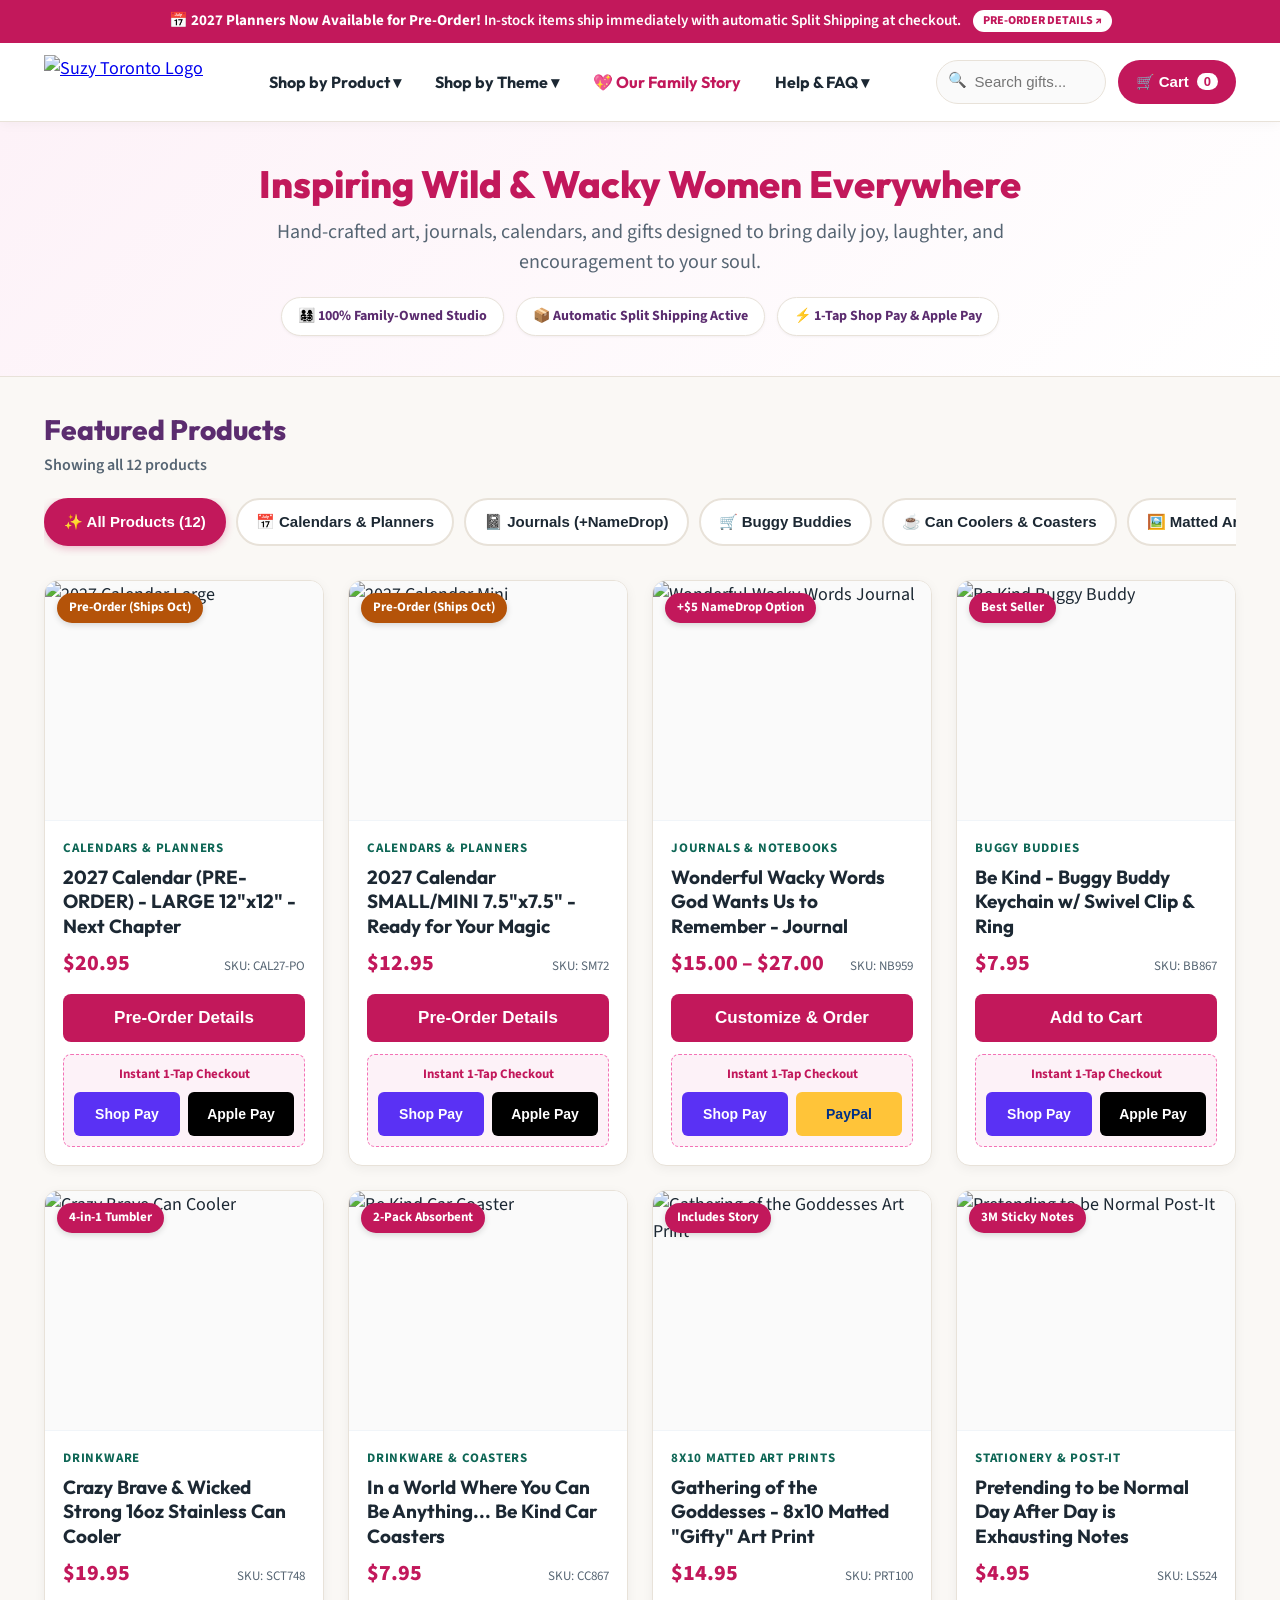
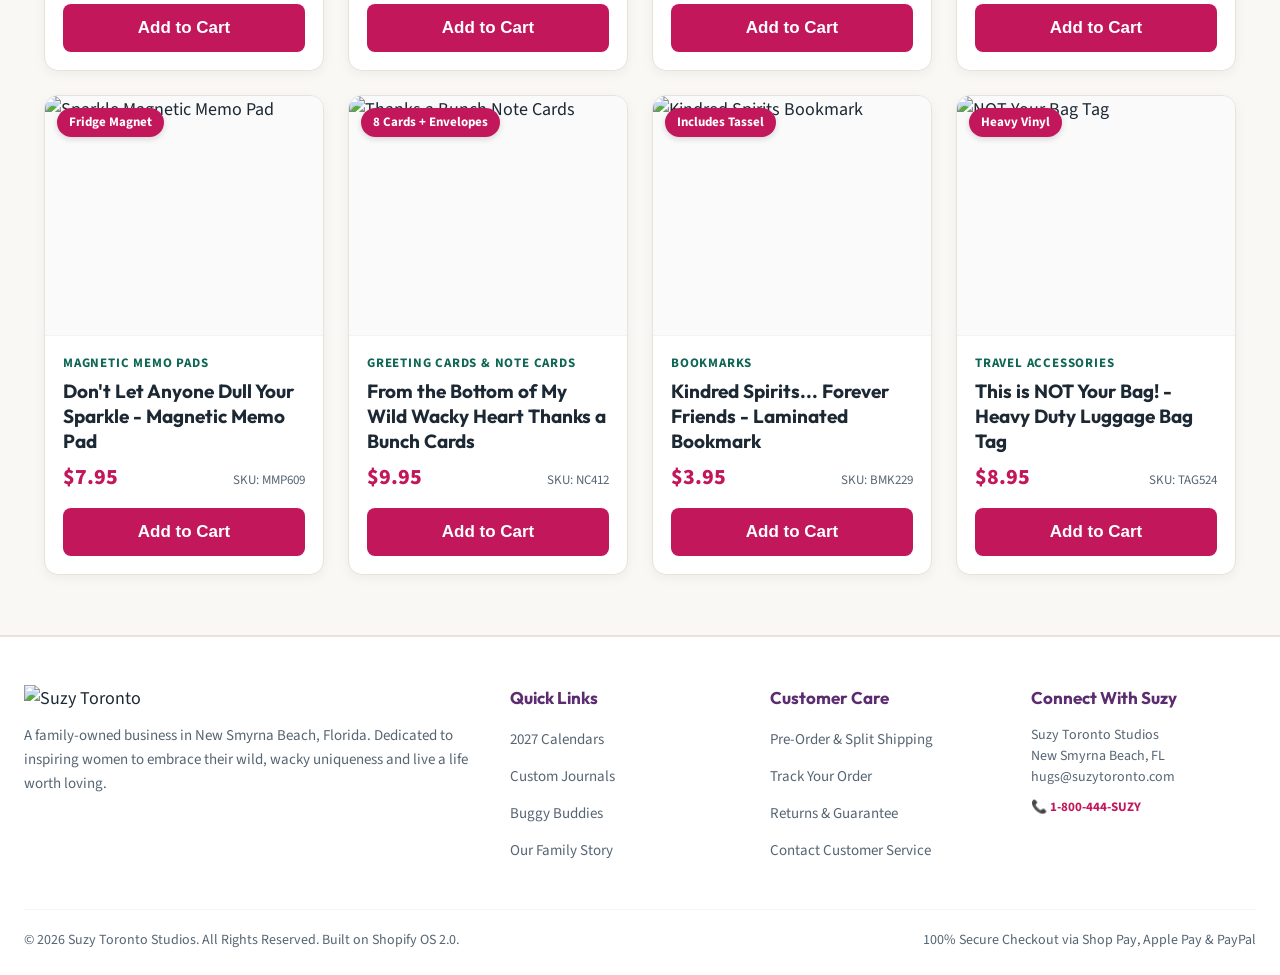
==== index.html @ 6e65f959 "Initial commit: Suzy Toronto Modernization preview & architecture" ====
<!DOCTYPE html>
<html lang="en">
<head>
  <meta charset="UTF-8">
  <meta name="viewport" content="width=device-width, initial-scale=1.0">
  <title>Suzy Toronto — Hand-Crafted Gifts, Calendars & Inspiration</title>
  <link rel="preconnect" href="https://fonts.googleapis.com">
  <link rel="preconnect" href="https://fonts.gstatic.com" crossorigin>
  <link href="https://fonts.googleapis.com/css2?family=Outfit:wght@500;600;700;800&family=Source+Sans+3:ital,wght@0,400;0,600;0,700;1,400&display=swap" rel="stylesheet">
  <style>
    :root {
      /* Authentic Suzy Toronto Brand Palette (WCAG AA/AAA Compliant) */
      --suzy-magenta: #C2185B;      /* Signature Brand Fuchsia / Magenta (5.4:1 contrast) */
      --suzy-magenta-dark: #8E0E40; /* Darker Magenta for hover/active */
      --suzy-purple: #5B2C6F;       /* Deep Royal Purple (9.4:1 contrast) */
      --suzy-purple-dark: #3E1B4D;
      --suzy-teal: #0E6655;         /* Warm Evergreen / Teal (7.1:1 contrast) */
      --suzy-amber: #B45309;        /* Warm Pre-Order Amber (5.2:1 contrast) */
      --suzy-text: #1C2833;         /* Deep Charcoal Text (14.8:1 contrast) */
      --suzy-text-muted: #566573;
      --suzy-cream: #FAF8F5;        /* Warm Ivory Card Background */
      --suzy-border: #E8E2D9;       /* Subtle Warm Border */
      --bg-white: #FFFFFF;
      --font-heading: 'Outfit', sans-serif;
      --font-body: 'Source Sans 3', sans-serif;
    }

    * {
      box-sizing: border-box;
      margin: 0;
      padding: 0;
    }

    body {
      font-family: var(--font-body);
      font-size: 18px;
      line-height: 1.5;
      color: var(--suzy-text);
      background-color: var(--suzy-cream);
      min-height: 100vh;
      overflow-x: hidden;
    }

    /* Top Announcement Bar in Authentic Suzy Magenta */
    .announcement-bar {
      background: var(--suzy-magenta);
      color: #ffffff;
      text-align: center;
      padding: 10px 16px;
      font-size: 15px;
      font-weight: 600;
      display: flex;
      align-items: center;
      justify-content: center;
      gap: 12px;
      position: sticky;
      top: 0;
      z-index: 1000;
    }

    .announcement-bar .badge {
      background: #ffffff;
      color: var(--suzy-magenta);
      padding: 2px 10px;
      border-radius: 12px;
      font-size: 12px;
      font-weight: 800;
      text-transform: uppercase;
      cursor: pointer;
      transition: transform 0.15s ease;
    }

    .announcement-bar .badge:hover {
      transform: scale(1.05);
    }

    /* Header Navigation with Authentic Hand-Scripted Logo */
    .site-header {
      background: #ffffff;
      border-bottom: 1px solid var(--suzy-border);
      position: sticky;
      top: 41px;
      z-index: 900;
      box-shadow: 0 2px 12px rgba(0,0,0,0.04);
    }

    .nav-container {
      max-width: 1240px;
      margin: 0 auto;
      padding: 12px 24px;
      display: flex;
      justify-content: space-between;
      align-items: center;
      gap: 20px;
    }

    .brand-logo-img {
      height: 54px;
      width: auto;
      display: block;
      cursor: pointer;
    }

    .nav-menu {
      display: flex;
      gap: 6px;
      list-style: none;
      align-items: center;
    }

    .nav-item {
      position: relative;
    }

    .nav-link {
      font-family: var(--font-heading);
      font-weight: 700;
      font-size: 16px;
      color: var(--suzy-text);
      text-decoration: none;
      padding: 10px 14px;
      min-height: 48px;
      display: inline-flex;
      align-items: center;
      gap: 4px;
      border-radius: 8px;
      transition: all 0.2s ease;
      cursor: pointer;
      user-select: none;
    }

    .nav-link:hover, .nav-link:focus, .nav-item.open .nav-link, .nav-link.active {
      background: #fdf2f8;
      color: var(--suzy-magenta);
    }

    .nav-link.highlight {
      color: var(--suzy-magenta);
    }

    /* Submenu Dropdown */
    .nav-dropdown {
      display: none;
      position: absolute;
      top: 100%;
      left: 0;
      background: #ffffff;
      min-width: 290px;
      box-shadow: 0 12px 30px rgba(0,0,0,0.12);
      border-radius: 12px;
      padding: 8px;
      list-style: none;
      border: 1px solid var(--suzy-border);
      z-index: 950;
      animation: fadeInMenu 0.15s ease-out;
    }

    @keyframes fadeInMenu {
      from { opacity: 0; transform: translateY(-6px); }
      to { opacity: 1; transform: translateY(0); }
    }

    .nav-item:hover .nav-dropdown,
    .nav-item.open .nav-dropdown {
      display: block;
    }

    .dropdown-link {
      display: flex;
      align-items: center;
      gap: 10px;
      padding: 10px 14px;
      font-size: 15px;
      font-weight: 600;
      color: var(--suzy-text);
      text-decoration: none;
      border-radius: 6px;
      min-height: 44px;
      transition: all 0.15s ease;
      cursor: pointer;
    }

    .dropdown-link:hover {
      background: #fdf2f8;
      color: var(--suzy-magenta);
      font-weight: 700;
      padding-left: 18px;
    }

    /* Search & Cart Actions */
    .nav-actions {
      display: flex;
      align-items: center;
      gap: 12px;
    }

    .nav-search-box {
      position: relative;
      display: flex;
      align-items: center;
    }

    .nav-search-input {
      height: 44px;
      padding: 0 14px 0 38px;
      border-radius: 22px;
      border: 1px solid var(--suzy-border);
      font-size: 15px;
      width: 170px;
      transition: width 0.25s ease, border-color 0.2s ease;
      background: #fafafa;
    }

    .nav-search-input:focus {
      width: 230px;
      border-color: var(--suzy-magenta);
      outline: none;
      background: #ffffff;
      box-shadow: 0 0 0 3px rgba(194, 24, 91, 0.15);
    }

    .nav-search-icon {
      position: absolute;
      left: 12px;
      color: var(--suzy-text-muted);
      font-size: 15px;
      pointer-events: none;
    }

    .nav-cart-btn {
      background: var(--suzy-magenta);
      color: #ffffff;
      border: none;
      height: 44px;
      padding: 0 18px;
      border-radius: 22px;
      font-size: 15px;
      font-weight: 700;
      cursor: pointer;
      display: flex;
      align-items: center;
      gap: 8px;
      transition: all 0.2s ease;
    }

    .nav-cart-btn:hover {
      background: var(--suzy-magenta-dark);
      transform: scale(1.03);
    }

    .cart-count-badge {
      background: #ffffff;
      color: var(--suzy-magenta);
      border-radius: 12px;
      padding: 1px 7px;
      font-size: 13px;
      font-weight: 800;
    }

    /* Page View Containers (Single Page Application Switcher) */
    .page-view {
      display: none;
      animation: fadeInPage 0.25s ease-out;
    }

    .page-view.active {
      display: block;
    }

    @keyframes fadeInPage {
      from { opacity: 0; transform: translateY(8px); }
      to { opacity: 1; transform: translateY(0); }
    }

    /* ===================================================
       PAGE 1: STORE / SHOP CATALOG VIEW
       =================================================== */
    .shop-hero {
      background: linear-gradient(135deg, #fdf2f8 0%, #fff 100%);
      border-bottom: 1px solid var(--suzy-border);
      padding: 40px 24px;
      text-align: center;
    }

    .shop-hero h1 {
      font-family: var(--font-heading);
      font-size: 38px;
      font-weight: 800;
      color: var(--suzy-magenta);
      margin-bottom: 10px;
      line-height: 1.2;
    }

    .shop-hero p {
      font-size: 20px;
      max-width: 760px;
      margin: 0 auto 20px auto;
      color: var(--suzy-text-muted);
    }

    .hero-badges {
      display: flex;
      justify-content: center;
      gap: 12px;
      flex-wrap: wrap;
    }

    .hero-badge {
      background: #ffffff;
      color: var(--suzy-purple);
      padding: 8px 16px;
      border-radius: 30px;
      font-size: 14px;
      font-weight: 700;
      border: 1px solid var(--suzy-border);
      box-shadow: 0 1px 3px rgba(0,0,0,0.05);
      cursor: pointer;
      transition: all 0.15s ease;
    }

    .hero-badge:hover {
      border-color: var(--suzy-magenta);
      color: var(--suzy-magenta);
      transform: translateY(-2px);
    }

    .content-container {
      max-width: 1240px;
      margin: 32px auto;
      padding: 0 24px;
    }

    .section-header {
      display: flex;
      justify-content: space-between;
      align-items: baseline;
      margin-bottom: 20px;
      flex-wrap: wrap;
      gap: 10px;
    }

    .section-title {
      font-family: var(--font-heading);
      font-size: 28px;
      font-weight: 800;
      color: var(--suzy-purple);
    }

    .results-counter {
      font-size: 16px;
      font-weight: 600;
      color: var(--suzy-text-muted);
    }

    /* Category Filter Chips */
    .category-filter {
      display: flex;
      gap: 10px;
      overflow-x: auto;
      padding-bottom: 10px;
      margin-bottom: 24px;
      scrollbar-width: thin;
    }

    .filter-chip {
      background: #ffffff;
      border: 2px solid var(--suzy-border);
      color: var(--suzy-text);
      padding: 8px 18px;
      border-radius: 30px;
      font-size: 15px;
      font-weight: 700;
      cursor: pointer;
      min-height: 48px;
      white-space: nowrap;
      transition: all 0.2s ease;
      display: inline-flex;
      align-items: center;
      gap: 6px;
    }

    .filter-chip:hover {
      border-color: var(--suzy-magenta);
      color: var(--suzy-magenta);
    }

    .filter-chip.active {
      background: var(--suzy-magenta);
      border-color: var(--suzy-magenta);
      color: #ffffff;
      box-shadow: 0 2px 8px rgba(194, 24, 91, 0.3);
    }

    /* Product Grid */
    .product-grid {
      display: grid;
      grid-template-columns: repeat(auto-fill, minmax(280px, 1fr));
      gap: 24px;
    }

    /* Product Card */
    .product-card {
      background: #ffffff;
      border-radius: 14px;
      overflow: hidden;
      box-shadow: 0 3px 12px rgba(0,0,0,0.05);
      border: 1px solid var(--suzy-border);
      transition: transform 0.2s ease, box-shadow 0.2s ease;
      display: flex;
      flex-direction: column;
      position: relative;
    }

    .product-card:hover {
      transform: translateY(-4px);
      box-shadow: 0 10px 24px rgba(194, 24, 91, 0.12);
      border-color: #f472b6;
    }

    .card-badge {
      position: absolute;
      top: 12px;
      left: 12px;
      background: var(--suzy-magenta);
      color: #fff;
      font-weight: 700;
      font-size: 13px;
      padding: 5px 12px;
      border-radius: 20px;
      z-index: 10;
      box-shadow: 0 2px 6px rgba(0,0,0,0.15);
    }

    .card-badge.preorder {
      background: var(--suzy-amber);
    }

    .card-img-wrapper {
      width: 100%;
      height: 240px;
      background: #fafafa;
      overflow: hidden;
      position: relative;
      border-bottom: 1px solid #f1f5f9;
      cursor: pointer;
    }

    .card-img-wrapper img {
      width: 100%;
      height: 100%;
      object-fit: cover;
      transition: transform 0.3s ease;
    }

    .product-card:hover .card-img-wrapper img {
      transform: scale(1.04);
    }

    .card-body {
      padding: 18px;
      display: flex;
      flex-direction: column;
      flex-grow: 1;
    }

    .card-category {
      font-size: 13px;
      text-transform: uppercase;
      letter-spacing: 0.8px;
      color: var(--suzy-teal);
      font-weight: 700;
      margin-bottom: 6px;
    }

    .card-title {
      font-family: var(--font-heading);
      font-size: 19px;
      font-weight: 700;
      color: var(--suzy-text);
      margin-bottom: 8px;
      line-height: 1.3;
      cursor: pointer;
    }

    .card-title:hover {
      color: var(--suzy-magenta);
    }

    .card-price-row {
      display: flex;
      align-items: baseline;
      gap: 8px;
      margin-bottom: 14px;
    }

    .card-price {
      font-size: 22px;
      font-weight: 800;
      color: var(--suzy-magenta);
    }

    .card-sku {
      font-size: 13px;
      color: var(--suzy-text-muted);
      margin-left: auto;
    }

    /* 48px Minimum Touch Target Button */
    .btn-primary {
      background: var(--suzy-magenta);
      color: #ffffff;
      border: none;
      padding: 14px 20px;
      min-height: 48px;
      border-radius: 8px;
      font-size: 17px;
      font-weight: 700;
      cursor: pointer;
      width: 100%;
      display: flex;
      align-items: center;
      justify-content: center;
      gap: 8px;
      margin-top: auto;
      transition: background 0.2s ease, transform 0.1s ease;
    }

    .btn-primary:hover, .btn-primary:focus {
      background: var(--suzy-magenta-dark);
      transform: scale(1.01);
    }

    /* Express Checkout Container */
    .express-checkout-box {
      margin-top: 12px;
      padding: 10px;
      background: #fdf2f8;
      border-radius: 8px;
      border: 1px dashed #f472b6;
      text-align: center;
    }

    .express-label {
      font-size: 13px;
      font-weight: 700;
      color: var(--suzy-magenta);
      margin-bottom: 8px;
      display: block;
    }

    .express-buttons {
      display: flex;
      gap: 8px;
    }

    .express-btn {
      flex: 1;
      min-height: 44px;
      border-radius: 6px;
      border: none;
      font-weight: 700;
      font-size: 14px;
      cursor: pointer;
      display: flex;
      align-items: center;
      justify-content: center;
      transition: opacity 0.15s ease;
    }

    .express-btn:hover {
      opacity: 0.9;
    }

    .btn-shoppay {
      background: #5A31F4;
      color: white;
    }

    .btn-applepay {
      background: #000000;
      color: white;
    }

    .btn-paypal {
      background: #FFC439;
      color: #003087;
    }

    /* ===================================================
       PAGE 2: FULL-PAGE FAMILY BUSINESS DEEP-DIVE
       =================================================== */
    .about-hero {
      background: linear-gradient(135deg, #fdf2f8 0%, #fff 100%);
      border-bottom: 1px solid var(--suzy-border);
      padding: 60px 24px 40px 24px;
      text-align: center;
    }

    .about-hero-tag {
      font-family: var(--font-heading);
      color: var(--suzy-magenta);
      font-weight: 800;
      font-size: 16px;
      text-transform: uppercase;
      letter-spacing: 1px;
      margin-bottom: 12px;
    }

    .about-hero h1 {
      font-family: var(--font-heading);
      font-size: 44px;
      font-weight: 800;
      color: var(--suzy-purple);
      margin-bottom: 16px;
      line-height: 1.2;
    }

    .about-hero p {
      font-size: 21px;
      max-width: 820px;
      margin: 0 auto;
      color: var(--suzy-text-muted);
      line-height: 1.6;
    }

    .about-content-wrap {
      max-width: 1100px;
      margin: 40px auto 60px auto;
      padding: 0 24px;
    }

    /* Philosophy Banner Box */
    .philosophy-card {
      background: #ffffff;
      border-radius: 16px;
      border: 2px solid #f472b6;
      padding: 36px;
      box-shadow: 0 8px 30px rgba(194, 24, 91, 0.08);
      margin-bottom: 48px;
      display: flex;
      gap: 32px;
      align-items: center;
    }

    @media (max-width: 768px) {
      .philosophy-card { flex-direction: column; text-align: center; }
    }

    .philosophy-img {
      width: 220px;
      height: 220px;
      border-radius: 50%;
      object-fit: cover;
      border: 4px solid var(--suzy-magenta);
      box-shadow: 0 4px 16px rgba(0,0,0,0.1);
      flex-shrink: 0;
    }

    .philosophy-text h2 {
      font-family: var(--font-heading);
      font-size: 28px;
      color: var(--suzy-magenta);
      margin-bottom: 12px;
    }

    .philosophy-text p {
      font-size: 18px;
      line-height: 1.6;
      margin-bottom: 14px;
    }

    .philosophy-quote {
      font-style: italic;
      font-weight: 600;
      color: var(--suzy-purple);
      background: #fdf2f8;
      padding: 12px 18px;
      border-radius: 8px;
      border-left: 4px solid var(--suzy-magenta);
      font-size: 17px;
    }

    /* Section Subheadings */
    .team-section-title {
      font-family: var(--font-heading);
      font-size: 32px;
      font-weight: 800;
      color: var(--suzy-purple);
      text-align: center;
      margin-bottom: 12px;
    }

    .team-section-subtitle {
      text-align: center;
      font-size: 19px;
      color: var(--suzy-text-muted);
      max-width: 700px;
      margin: 0 auto 36px auto;
    }

    /* Family Team Grid */
    .team-grid {
      display: grid;
      grid-template-columns: repeat(auto-fit, minmax(320px, 1fr));
      gap: 28px;
      margin-bottom: 50px;
    }

    .team-card {
      background: #ffffff;
      border-radius: 14px;
      border: 1px solid var(--suzy-border);
      padding: 26px;
      box-shadow: 0 4px 14px rgba(0,0,0,0.04);
      display: flex;
      flex-direction: column;
      transition: transform 0.2s ease, box-shadow 0.2s ease;
    }

    .team-card:hover {
      transform: translateY(-4px);
      box-shadow: 0 12px 28px rgba(91, 44, 111, 0.1);
      border-color: #f472b6;
    }

    .team-header {
      display: flex;
      gap: 16px;
      align-items: center;
      margin-bottom: 16px;
    }

    .team-avatar {
      width: 80px;
      height: 80px;
      border-radius: 50%;
      object-fit: cover;
      border: 3px solid var(--suzy-magenta);
      flex-shrink: 0;
    }

    .team-name {
      font-family: var(--font-heading);
      font-size: 21px;
      font-weight: 800;
      color: var(--suzy-purple);
      line-height: 1.2;
    }

    .team-role {
      font-size: 14px;
      font-weight: 700;
      color: var(--suzy-teal);
      text-transform: uppercase;
      letter-spacing: 0.5px;
      margin-top: 3px;
    }

    .team-bio {
      font-size: 16px;
      line-height: 1.6;
      color: var(--suzy-text);
      flex-grow: 1;
    }

    .team-tagline {
      margin-top: 14px;
      padding-top: 12px;
      border-top: 1px dashed var(--suzy-border);
      font-size: 14px;
      font-weight: 600;
      color: var(--suzy-magenta);
      display: flex;
      align-items: center;
      gap: 6px;
    }

    /* Studio & Filmstrip Banner */
    .studio-strip-section {
      background: #ffffff;
      border-radius: 16px;
      border: 1px solid var(--suzy-border);
      overflow: hidden;
      margin-bottom: 48px;
      box-shadow: 0 4px 16px rgba(0,0,0,0.04);
    }

    .studio-strip-img {
      width: 100%;
      height: 180px;
      object-fit: cover;
      display: block;
    }

    .studio-strip-body {
      padding: 30px;
    }

    .studio-strip-body h3 {
      font-family: var(--font-heading);
      font-size: 24px;
      color: var(--suzy-purple);
      margin-bottom: 12px;
    }

    .studio-strip-body p {
      font-size: 17px;
      line-height: 1.6;
      color: var(--suzy-text);
      margin-bottom: 14px;
    }

    /* CTA Return to Shop */
    .about-shop-cta {
      background: linear-gradient(135deg, var(--suzy-purple) 0%, var(--suzy-purple-dark) 100%);
      color: #ffffff;
      border-radius: 16px;
      padding: 40px;
      text-align: center;
      box-shadow: 0 12px 30px rgba(91, 44, 111, 0.25);
    }

    .about-shop-cta h2 {
      font-family: var(--font-heading);
      font-size: 32px;
      margin-bottom: 12px;
    }

    .about-shop-cta p {
      font-size: 19px;
      opacity: 0.95;
      max-width: 650px;
      margin: 0 auto 24px auto;
    }

    .btn-cta-gold {
      background: #ffffff;
      color: var(--suzy-magenta);
      font-weight: 800;
      font-size: 18px;
      padding: 16px 36px;
      border-radius: 30px;
      border: none;
      cursor: pointer;
      display: inline-flex;
      align-items: center;
      gap: 10px;
      box-shadow: 0 4px 12px rgba(0,0,0,0.15);
      transition: all 0.2s ease;
    }

    .btn-cta-gold:hover {
      background: #fdf2f8;
      transform: scale(1.04);
    }

    /* ===================================================
       FOOTER
       =================================================== */
    .site-footer {
      background: #ffffff;
      border-top: 2px solid var(--suzy-border);
      padding: 48px 24px 24px 24px;
      margin-top: 60px;
    }

    .footer-container {
      max-width: 1240px;
      margin: 0 auto;
      display: grid;
      grid-template-columns: 2fr 1fr 1fr 1fr;
      gap: 36px;
      padding-bottom: 36px;
      border-bottom: 1px solid #f1f5f9;
    }

    @media (max-width: 850px) {
      .footer-container { grid-template-columns: 1fr 1fr; }
    }

    @media (max-width: 550px) {
      .footer-container { grid-template-columns: 1fr; }
    }

    .footer-brand h4 {
      font-family: var(--font-heading);
      font-size: 22px;
      color: var(--suzy-magenta);
      margin-bottom: 12px;
    }

    .footer-col h5 {
      font-family: var(--font-heading);
      font-size: 17px;
      color: var(--suzy-purple);
      margin-bottom: 14px;
    }

    .footer-col ul {
      list-style: none;
    }

    .footer-col li {
      margin-bottom: 10px;
    }

    .footer-col a {
      color: var(--suzy-text-muted);
      text-decoration: none;
      font-size: 15px;
      transition: color 0.15s ease;
      cursor: pointer;
    }

    .footer-col a:hover {
      color: var(--suzy-magenta);
    }

    .footer-bottom {
      max-width: 1240px;
      margin: 20px auto 0 auto;
      display: flex;
      justify-content: space-between;
      align-items: center;
      font-size: 14px;
      color: var(--suzy-text-muted);
      flex-wrap: wrap;
      gap: 12px;
    }

    /* Modal / Drawer for Product Detail & Help Dialogs */
    .modal-overlay {
      display: none;
      position: fixed;
      top: 0;
      left: 0;
      width: 100%;
      height: 100%;
      background: rgba(15, 23, 42, 0.65);
      backdrop-filter: blur(4px);
      z-index: 2000;
      justify-content: center;
      align-items: center;
      padding: 20px;
    }

    .modal-overlay.active {
      display: flex;
      animation: modalFadeIn 0.2s ease-out;
    }

    @keyframes modalFadeIn {
      from { opacity: 0; }
      to { opacity: 1; }
    }

    .modal-content {
      background: #ffffff;
      width: 100%;
      max-width: 820px;
      max-height: 90vh;
      border-radius: 16px;
      overflow-y: auto;
      padding: 32px;
      position: relative;
      box-shadow: 0 25px 50px -12px rgba(0, 0, 0, 0.25);
      border: 1px solid var(--suzy-border);
    }

    .modal-close {
      position: absolute;
      top: 16px;
      right: 16px;
      background: #f1f5f9;
      border: none;
      width: 44px;
      height: 44px;
      border-radius: 50%;
      font-size: 24px;
      cursor: pointer;
      display: flex;
      align-items: center;
      justify-content: center;
      color: #475569;
      transition: background 0.15s ease;
    }

    .modal-close:hover {
      background: #e2e8f0;
      color: var(--suzy-magenta);
    }

    .modal-grid {
      display: grid;
      grid-template-columns: 1fr 1fr;
      gap: 28px;
    }

    @media (max-width: 680px) {
      .modal-grid { grid-template-columns: 1fr; }
    }

    .modal-img {
      width: 100%;
      border-radius: 12px;
      object-fit: cover;
      max-height: 400px;
      box-shadow: 0 4px 12px rgba(0,0,0,0.08);
    }

    /* Split Shipping Notice Badge */
    .split-shipping-notice {
      background: #fffbeb;
      border: 1px solid #f59e0b;
      color: #92400e;
      padding: 12px;
      border-radius: 8px;
      font-size: 14px;
      margin-top: 16px;
      display: flex;
      align-items: flex-start;
      gap: 10px;
    }

    /* Slide-Over Cart Drawer */
    .cart-drawer-overlay {
      display: none;
      position: fixed;
      top: 0;
      left: 0;
      width: 100%;
      height: 100%;
      background: rgba(15, 23, 42, 0.5);
      backdrop-filter: blur(2px);
      z-index: 3000;
    }

    .cart-drawer-overlay.active {
      display: block;
    }

    .cart-drawer {
      position: fixed;
      top: 0;
      right: -450px;
      width: 420px;
      max-width: 90vw;
      height: 100%;
      background: #ffffff;
      box-shadow: -5px 0 25px rgba(0,0,0,0.15);
      z-index: 3001;
      display: flex;
      flex-direction: column;
      transition: right 0.3s cubic-bezier(0.16, 1, 0.3, 1);
    }

    .cart-drawer.active {
      right: 0;
    }

    .cart-drawer-header {
      padding: 20px 24px;
      border-bottom: 1px solid var(--suzy-border);
      display: flex;
      justify-content: space-between;
      align-items: center;
      background: #fdf2f8;
    }

    .cart-drawer-title {
      font-family: var(--font-heading);
      font-size: 20px;
      font-weight: 700;
      color: var(--suzy-purple);
      display: flex;
      align-items: center;
      gap: 8px;
    }

    .cart-drawer-close {
      background: transparent;
      border: none;
      font-size: 24px;
      cursor: pointer;
      color: #64748b;
      padding: 6px;
    }

    .cart-drawer-body {
      flex: 1;
      overflow-y: auto;
      padding: 20px 24px;
    }

    .cart-empty-state {
      text-align: center;
      padding: 40px 10px;
      color: var(--suzy-text-muted);
    }

    .cart-item {
      display: flex;
      gap: 14px;
      padding-bottom: 16px;
      margin-bottom: 16px;
      border-bottom: 1px solid #f1f5f9;
      align-items: center;
    }

    .cart-item-img {
      width: 70px;
      height: 70px;
      border-radius: 8px;
      object-fit: cover;
      border: 1px solid var(--suzy-border);
    }

    .cart-item-details {
      flex: 1;
    }

    .cart-item-title {
      font-family: var(--font-heading);
      font-weight: 700;
      font-size: 15px;
      line-height: 1.3;
      margin-bottom: 4px;
    }

    .cart-item-price {
      font-weight: 800;
      color: var(--suzy-magenta);
      font-size: 16px;
    }

    .cart-item-qty-ctrl {
      display: flex;
      align-items: center;
      gap: 8px;
      margin-top: 6px;
    }

    .qty-btn {
      width: 28px;
      height: 28px;
      border-radius: 6px;
      border: 1px solid #cbd5e1;
      background: #fff;
      font-weight: bold;
      cursor: pointer;
      display: flex;
      align-items: center;
      justify-content: center;
    }

    .qty-btn:hover {
      background: #f1f5f9;
    }

    .cart-remove-btn {
      background: transparent;
      border: none;
      color: #ef4444;
      cursor: pointer;
      font-size: 14px;
      margin-left: auto;
      padding: 6px;
    }

    .cart-drawer-footer {
      padding: 20px 24px;
      border-top: 1px solid var(--suzy-border);
      background: #FAF8F5;
    }

    .cart-subtotal-row {
      display: flex;
      justify-content: space-between;
      font-size: 18px;
      font-weight: 700;
      margin-bottom: 12px;
    }

    .cart-split-alert {
      background: #fffbeb;
      border: 1px solid #fde68a;
      color: #92400e;
      padding: 8px 12px;
      border-radius: 6px;
      font-size: 13px;
      margin-bottom: 14px;
      display: flex;
      gap: 8px;
      align-items: center;
    }

    /* Floating Toast */
    .toast-container {
      position: fixed;
      bottom: 24px;
      right: 24px;
      z-index: 9999;
      pointer-events: none;
    }

    .toast {
      background: var(--suzy-purple);
      color: #fff;
      padding: 14px 22px;
      border-radius: 10px;
      font-family: var(--font-heading);
      font-weight: 700;
      font-size: 16px;
      box-shadow: 0 10px 25px rgba(0,0,0,0.25);
      margin-top: 10px;
      display: flex;
      align-items: center;
      gap: 10px;
      animation: slideInToast 0.3s ease-out, fadeOutToast 0.3s ease-in 2.7s forwards;
    }

    @keyframes slideInToast {
      from { transform: translateY(20px); opacity: 0; }
      to { transform: translateY(0); opacity: 1; }
    }

    @keyframes fadeOutToast {
      from { opacity: 1; }
      to { opacity: 0; }
    }
  </style>
</head>
<body>

  <!-- Top Announcement Bar in Authentic Suzy Magenta -->
  <aside class="announcement-bar">
    <span>📅 <strong>2027 Planners Now Available for Pre-Order!</strong> In-stock items ship immediately with automatic Split Shipping at checkout.</span>
    <span class="badge" onclick="openHelpModal('preorder')">Pre-Order Details ↗</span>
  </aside>

  <!-- Modern Header with Authentic Brand Logo & Navigation -->
  <header class="site-header">
    <div class="nav-container">
      <a href="javascript:void(0)" onclick="navigateTo('shop')" class="brand-logo-link" title="Suzy Toronto Home">
        <img src="https://suzytoronto.com/wp-content/uploads/2020/02/cropped-STS_LOGO-website-header2.jpg" alt="Suzy Toronto Logo" class="brand-logo-img">
      </a>
      
      <nav aria-label="Main Navigation">
        <ul class="nav-menu">
          
          <!-- 1. Shop by Product Dropdown -->
          <li class="nav-item">
            <a href="javascript:void(0)" class="nav-link">Shop by Product ▾</a>
            <ul class="nav-dropdown">
              <li><a href="javascript:void(0)" onclick="navigateTo('shop', 'calendars')" class="dropdown-link">📅 2027 Calendars & Planners</a></li>
              <li><a href="javascript:void(0)" onclick="navigateTo('shop', 'art-prints')" class="dropdown-link">🖼️ 8x10 Matted Art Prints</a></li>
              <li><a href="javascript:void(0)" onclick="navigateTo('shop', 'buggy-buddies')" class="dropdown-link">🛒 Buggy Buddies Keychains</a></li>
              <li><a href="javascript:void(0)" onclick="navigateTo('shop', 'drinkware')" class="dropdown-link">☕ Stainless Tumblers & Coasters</a></li>
              <li><a href="javascript:void(0)" onclick="navigateTo('shop', 'journals')" class="dropdown-link">📓 Notebooks & Journals (+NameDrop)</a></li>
              <li><a href="javascript:void(0)" onclick="navigateTo('shop', 'stationery')" class="dropdown-link">📝 Post-It Sticky Notes & Memo Pads</a></li>
              <li><a href="javascript:void(0)" onclick="navigateTo('shop', 'bookmarks')" class="dropdown-link">📑 Bookmarks & Bag Tags</a></li>
            </ul>
          </li>

          <!-- 2. Shop by Theme Dropdown -->
          <li class="nav-item">
            <a href="javascript:void(0)" class="nav-link">Shop by Theme ▾</a>
            <ul class="nav-dropdown">
              <li><a href="javascript:void(0)" onclick="navigateToTheme('wild-women')" class="dropdown-link">💃 Wild Women & Goddesses</a></li>
              <li><a href="javascript:void(0)" onclick="navigateToTheme('sisterhood')" class="dropdown-link">👭 Kindred Spirits & Sisterhood</a></li>
              <li><a href="javascript:void(0)" onclick="navigateToTheme('faith')" class="dropdown-link">✝️ Faith & Inspiration</a></li>
              <li><a href="javascript:void(0)" onclick="navigateToTheme('office-humor')" class="dropdown-link">🏢 Work & Daily Humor</a></li>
              <li><a href="javascript:void(0)" onclick="navigateToTheme('gifts-under-10')" class="dropdown-link">🎁 Stocking Stuffers Under $10</a></li>
            </ul>
          </li>

          <!-- 3. FULL-PAGE ABOUT & FAMILY STORY -->
          <li class="nav-item">
            <a href="javascript:void(0)" id="nav-about-link" onclick="navigateTo('about')" class="nav-link highlight">
              <span>💖 Our Family Story</span>
            </a>
          </li>

          <!-- 4. Help & Pre-Order FAQ Dropdown -->
          <li class="nav-item">
            <a href="javascript:void(0)" class="nav-link">Help & FAQ ▾</a>
            <ul class="nav-dropdown">
              <li><a href="javascript:void(0)" onclick="openHelpModal('preorder')" class="dropdown-link">🚚 2027 Calendar Pre-Order & Split Shipping</a></li>
              <li><a href="javascript:void(0)" onclick="openHelpModal('tracking')" class="dropdown-link">📦 Track My Order Status</a></li>
              <li><a href="javascript:void(0)" onclick="openHelpModal('returns')" class="dropdown-link">🔄 Easy Returns & Exchanges</a></li>
              <li><a href="javascript:void(0)" onclick="openHelpModal('contact')" class="dropdown-link">💬 Contact Customer Care</a></li>
            </ul>
          </li>

        </ul>
      </nav>

      <!-- Right Search & Cart Actions -->
      <div class="nav-actions">
        <div class="nav-search-box">
          <span class="nav-search-icon">🔍</span>
          <input type="text" id="site-search" class="nav-search-input" placeholder="Search gifts..." oninput="handleSearch(this.value)">
        </div>
        <button class="nav-cart-btn" onclick="openCart()">
          <span>🛒 Cart</span>
          <span id="cart-badge-count" class="cart-count-badge">0</span>
        </button>
      </div>

    </div>
  </header>

  <!-- ===================================================
       PAGE VIEW 1: SHOP / STOREFRONT
       =================================================== -->
  <section id="view-shop" class="page-view active">
    
    <!-- Hero Section -->
    <div class="shop-hero">
      <h1>Inspiring Wild & Wacky Women Everywhere</h1>
      <p>Hand-crafted art, journals, calendars, and gifts designed to bring daily joy, laughter, and encouragement to your soul.</p>
      <div class="hero-badges">
        <span class="hero-badge" onclick="navigateTo('about')">👨‍👩‍👧‍👦 100% Family-Owned Studio</span>
        <span class="hero-badge" onclick="openHelpModal('preorder')">📦 Automatic Split Shipping Active</span>
        <span class="hero-badge" onclick="openCart()">⚡ 1-Tap Shop Pay & Apple Pay</span>
      </div>
    </div>

    <!-- Main Product Showcase -->
    <main id="catalog" class="content-container">
      <div class="section-header">
        <div>
          <h2 class="section-title">Featured Products</h2>
          <span id="results-counter" class="results-counter">Showing all 12 products</span>
        </div>
      </div>

      <!-- Category Filter Chips -->
      <div class="category-filter">
        <button class="filter-chip active" data-cat="all" onclick="filterCategory('all', this)">✨ All Products (12)</button>
        <button class="filter-chip" data-cat="calendars" onclick="filterCategory('calendars', this)">📅 Calendars & Planners</button>
        <button class="filter-chip" data-cat="journals" onclick="filterCategory('journals', this)">📓 Journals (+NameDrop)</button>
        <button class="filter-chip" data-cat="buggy-buddies" onclick="filterCategory('buggy-buddies', this)">🛒 Buggy Buddies</button>
        <button class="filter-chip" data-cat="drinkware" onclick="filterCategory('drinkware', this)">☕ Can Coolers & Coasters</button>
        <button class="filter-chip" data-cat="art-prints" onclick="filterCategory('art-prints', this)">🖼️ Matted Art Prints</button>
        <button class="filter-chip" data-cat="stationery" onclick="filterCategory('stationery', this)">📝 Sticky Notes & Memos</button>
        <button class="filter-chip" data-cat="bookmarks" onclick="filterCategory('bookmarks', this)">📑 Bookmarks & Tags</button>
      </div>

      <!-- 12 Representative Products Grid -->
      <div id="product-grid" class="product-grid">

        <!-- Item 1: 2027 Calendar (Pre-order) -->
        <article class="product-card" data-id="cal27" data-category="calendars" data-theme="wild-women,office-humor">
          <span class="card-badge preorder">Pre-Order (Ships Oct)</span>
          <div class="card-img-wrapper" onclick="openProductModal('cal27')">
            <img src="https://suzytoronto.com/wp-content/uploads/2026/03/PO-LG27CAL_OPT.jpg" alt="2027 Calendar Large">
          </div>
          <div class="card-body">
            <div class="card-category">Calendars & Planners</div>
            <h3 class="card-title" onclick="openProductModal('cal27')">2027 Calendar (PRE-ORDER) - LARGE 12"x12" - Next Chapter</h3>
            <div class="card-price-row">
              <span class="card-price">$20.95</span>
              <span class="card-sku">SKU: CAL27-PO</span>
            </div>
            <button class="btn-primary" onclick="openProductModal('cal27')">
              <span>Pre-Order Details</span>
            </button>
            <div class="express-checkout-box">
              <span class="express-label">Instant 1-Tap Checkout</span>
              <div class="express-buttons">
                <button class="express-btn btn-shoppay" onclick="quickBuy('cal27')">Shop Pay</button>
                <button class="express-btn btn-applepay" onclick="quickBuy('cal27')">Apple Pay</button>
              </div>
            </div>
          </div>
        </article>

        <!-- Item 2: 2027 Calendar Mini -->
        <article class="product-card" data-id="cal27sm" data-category="calendars" data-theme="faith,sisterhood">
          <span class="card-badge preorder">Pre-Order (Ships Oct)</span>
          <div class="card-img-wrapper" onclick="openProductModal('cal27sm')">
            <img src="https://suzytoronto.com/wp-content/uploads/2026/04/LG27_OPT2.jpg" alt="2027 Calendar Mini">
          </div>
          <div class="card-body">
            <div class="card-category">Calendars & Planners</div>
            <h3 class="card-title" onclick="openProductModal('cal27sm')">2027 Calendar SMALL/MINI 7.5"x7.5" - Ready for Your Magic</h3>
            <div class="card-price-row">
              <span class="card-price">$12.95</span>
              <span class="card-sku">SKU: SM72</span>
            </div>
            <button class="btn-primary" onclick="openProductModal('cal27sm')">
              <span>Pre-Order Details</span>
            </button>
            <div class="express-checkout-box">
              <span class="express-label">Instant 1-Tap Checkout</span>
              <div class="express-buttons">
                <button class="express-btn btn-shoppay" onclick="quickBuy('cal27sm')">Shop Pay</button>
                <button class="express-btn btn-applepay" onclick="quickBuy('cal27sm')">Apple Pay</button>
              </div>
            </div>
          </div>
        </article>

        <!-- Item 3: Customizable Notebook w/ NameDrop -->
        <article class="product-card" data-id="nb959" data-category="journals" data-theme="faith,sisterhood">
          <span class="card-badge">+$5 NameDrop Option</span>
          <div class="card-img-wrapper" onclick="openProductModal('nb959')">
            <img src="https://suzytoronto.com/wp-content/uploads/2019/10/HC959_OPT.jpg" alt="Wonderful Wacky Words Journal">
          </div>
          <div class="card-body">
            <div class="card-category">Journals & Notebooks</div>
            <h3 class="card-title" onclick="openProductModal('nb959')">Wonderful Wacky Words God Wants Us to Remember - Journal</h3>
            <div class="card-price-row">
              <span class="card-price">$15.00 – $27.00</span>
              <span class="card-sku">SKU: NB959</span>
            </div>
            <button class="btn-primary" onclick="openProductModal('nb959')">
              <span>Customize & Order</span>
            </button>
            <div class="express-checkout-box">
              <span class="express-label">Instant 1-Tap Checkout</span>
              <div class="express-buttons">
                <button class="express-btn btn-shoppay" onclick="quickBuy('nb959')">Shop Pay</button>
                <button class="express-btn btn-paypal" onclick="quickBuy('nb959')">PayPal</button>
              </div>
            </div>
          </div>
        </article>

        <!-- Item 4: Buggy Buddy -->
        <article class="product-card" data-id="bb867" data-category="buggy-buddies" data-theme="faith,gifts-under-10,sisterhood">
          <span class="card-badge">Best Seller</span>
          <div class="card-img-wrapper" onclick="openProductModal('bb867')">
            <img src="https://suzytoronto.com/wp-content/uploads/2019/09/C867_Be-Kind_OPT.jpg" alt="Be Kind Buggy Buddy">
          </div>
          <div class="card-body">
            <div class="card-category">Buggy Buddies</div>
            <h3 class="card-title" onclick="openProductModal('bb867')">Be Kind - Buggy Buddy Keychain w/ Swivel Clip & Ring</h3>
            <div class="card-price-row">
              <span class="card-price">$7.95</span>
              <span class="card-sku">SKU: BB867</span>
            </div>
            <button class="btn-primary" onclick="addToCartDirect('bb867')">
              <span>Add to Cart</span>
            </button>
            <div class="express-checkout-box">
              <span class="express-label">Instant 1-Tap Checkout</span>
              <div class="express-buttons">
                <button class="express-btn btn-shoppay" onclick="quickBuy('bb867')">Shop Pay</button>
                <button class="express-btn btn-applepay" onclick="quickBuy('bb867')">Apple Pay</button>
              </div>
            </div>
          </div>
        </article>

        <!-- Item 5: Stainless Steel Can Cooler -->
        <article class="product-card" data-id="sct748" data-category="drinkware" data-theme="wild-women,office-humor">
          <span class="card-badge">4-in-1 Tumbler</span>
          <div class="card-img-wrapper" onclick="openProductModal('sct748')">
            <img src="https://suzytoronto.com/wp-content/uploads/2025/09/PLN2026_OPT.jpg" alt="Crazy Brave Can Cooler">
          </div>
          <div class="card-body">
            <div class="card-category">Drinkware</div>
            <h3 class="card-title" onclick="openProductModal('sct748')">Crazy Brave & Wicked Strong 16oz Stainless Can Cooler</h3>
            <div class="card-price-row">
              <span class="card-price">$19.95</span>
              <span class="card-sku">SKU: SCT748</span>
            </div>
            <button class="btn-primary" onclick="addToCartDirect('sct748')">
              <span>Add to Cart</span>
            </button>
          </div>
        </article>

        <!-- Item 6: Car Cup Coaster -->
        <article class="product-card" data-id="cc867" data-category="drinkware" data-theme="faith,gifts-under-10">
          <span class="card-badge">2-Pack Absorbent</span>
          <div class="card-img-wrapper" onclick="openProductModal('cc867')">
            <img src="https://suzytoronto.com/wp-content/uploads/2019/09/C867_Be-Kind_OPT.jpg" alt="Be Kind Car Coaster">
          </div>
          <div class="card-body">
            <div class="card-category">Drinkware & Coasters</div>
            <h3 class="card-title" onclick="openProductModal('cc867')">In a World Where You Can Be Anything... Be Kind Car Coasters</h3>
            <div class="card-price-row">
              <span class="card-price">$7.95</span>
              <span class="card-sku">SKU: CC867</span>
            </div>
            <button class="btn-primary" onclick="addToCartDirect('cc867')">
              <span>Add to Cart</span>
            </button>
          </div>
        </article>

        <!-- Item 7: Matted Art Print -->
        <article class="product-card" data-id="prt100" data-category="art-prints" data-theme="wild-women,sisterhood">
          <span class="card-badge">Includes Story</span>
          <div class="card-img-wrapper" onclick="openProductModal('prt100')">
            <img src="https://suzytoronto.com/wp-content/uploads/2019/09/C914_Gathering-of-the-Goddesses_OPT-2.jpg" alt="Gathering of the Goddesses Art Print">
          </div>
          <div class="card-body">
            <div class="card-category">8x10 Matted Art Prints</div>
            <h3 class="card-title" onclick="openProductModal('prt100')">Gathering of the Goddesses - 8x10 Matted "Gifty" Art Print</h3>
            <div class="card-price-row">
              <span class="card-price">$14.95</span>
              <span class="card-sku">SKU: PRT100</span>
            </div>
            <button class="btn-primary" onclick="addToCartDirect('prt100')">
              <span>Add to Cart</span>
            </button>
          </div>
        </article>

        <!-- Item 8: Post-It Notes -->
        <article class="product-card" data-id="ls524" data-category="stationery" data-theme="office-humor,gifts-under-10,wild-women">
          <span class="card-badge">3M Sticky Notes</span>
          <div class="card-img-wrapper" onclick="openProductModal('ls524')">
            <img src="https://suzytoronto.com/wp-content/uploads/2023/04/BMK524_OPT3.png" alt="Pretending to be Normal Post-It">
          </div>
          <div class="card-body">
            <div class="card-category">Stationery & Post-It</div>
            <h3 class="card-title" onclick="openProductModal('ls524')">Pretending to be Normal Day After Day is Exhausting Notes</h3>
            <div class="card-price-row">
              <span class="card-price">$4.95</span>
              <span class="card-sku">SKU: LS524</span>
            </div>
            <button class="btn-primary" onclick="addToCartDirect('ls524')">
              <span>Add to Cart</span>
            </button>
          </div>
        </article>

        <!-- Item 9: Magnetic Memo Pad (Expanded MMP) -->
        <article class="product-card" data-id="mmp609" data-category="stationery" data-theme="office-humor,gifts-under-10,wild-women">
          <span class="card-badge">Fridge Magnet</span>
          <div class="card-img-wrapper" onclick="openProductModal('mmp609')">
            <img src="https://suzytoronto.com/wp-content/uploads/2022/10/MMP891_OPT3.png" alt="Sparkle Magnetic Memo Pad">
          </div>
          <div class="card-body">
            <div class="card-category">Magnetic Memo Pads</div>
            <h3 class="card-title" onclick="openProductModal('mmp609')">Don't Let Anyone Dull Your Sparkle - Magnetic Memo Pad</h3>
            <div class="card-price-row">
              <span class="card-price">$7.95</span>
              <span class="card-sku">SKU: MMP609</span>
            </div>
            <button class="btn-primary" onclick="addToCartDirect('mmp609')">
              <span>Add to Cart</span>
            </button>
          </div>
        </article>

        <!-- Item 10: Note Cards 8-Pack -->
        <article class="product-card" data-id="nc412" data-category="stationery" data-theme="sisterhood,gifts-under-10">
          <span class="card-badge">8 Cards + Envelopes</span>
          <div class="card-img-wrapper" onclick="openProductModal('nc412')">
            <img src="https://suzytoronto.com/wp-content/uploads/2019/10/NC412_OPT.jpg" alt="Thanks a Bunch Note Cards">
          </div>
          <div class="card-body">
            <div class="card-category">Greeting Cards & Note Cards</div>
            <h3 class="card-title" onclick="openProductModal('nc412')">From the Bottom of My Wild Wacky Heart Thanks a Bunch Cards</h3>
            <div class="card-price-row">
              <span class="card-price">$9.95</span>
              <span class="card-sku">SKU: NC412</span>
            </div>
            <button class="btn-primary" onclick="addToCartDirect('nc412')">
              <span>Add to Cart</span>
            </button>
          </div>
        </article>

        <!-- Item 11: Bookmark (Expanded BMK) -->
        <article class="product-card" data-id="bmk229" data-category="bookmarks" data-theme="sisterhood,gifts-under-10">
          <span class="card-badge">Includes Tassel</span>
          <div class="card-img-wrapper" onclick="openProductModal('bmk229')">
            <img src="https://suzytoronto.com/wp-content/uploads/2023/04/BMK229_OPT3.png" alt="Kindred Spirits Bookmark">
          </div>
          <div class="card-body">
            <div class="card-category">Bookmarks</div>
            <h3 class="card-title" onclick="openProductModal('bmk229')">Kindred Spirits... Forever Friends - Laminated Bookmark</h3>
            <div class="card-price-row">
              <span class="card-price">$3.95</span>
              <span class="card-sku">SKU: BMK229</span>
            </div>
            <button class="btn-primary" onclick="addToCartDirect('bmk229')">
              <span>Add to Cart</span>
            </button>
          </div>
        </article>

        <!-- Item 12: Luggage Tag (Expanded TAG) -->
        <article class="product-card" data-id="tag524" data-category="bookmarks" data-theme="office-humor,gifts-under-10,wild-women">
          <span class="card-badge">Heavy Vinyl</span>
          <div class="card-img-wrapper" onclick="openProductModal('tag524')">
            <img src="https://suzytoronto.com/wp-content/uploads/2019/09/TAG533_OPT.jpg" alt="NOT Your Bag Tag">
          </div>
          <div class="card-body">
            <div class="card-category">Travel Accessories</div>
            <h3 class="card-title" onclick="openProductModal('tag524')">This is NOT Your Bag! - Heavy Duty Luggage Bag Tag</h3>
            <div class="card-price-row">
              <span class="card-price">$8.95</span>
              <span class="card-sku">SKU: TAG524</span>
            </div>
            <button class="btn-primary" onclick="addToCartDirect('tag524')">
              <span>Add to Cart</span>
            </button>
          </div>
        </article>

      </div>
    </main>

  </section>

  <!-- ===================================================
       PAGE VIEW 2: FULL-PAGE OUR FAMILY STORY DEEP-DIVE
       =================================================== -->
  <section id="view-about" class="page-view">
    
    <!-- About Hero -->
    <div class="about-hero">
      <div class="about-hero-tag">💖 Independent • Family-Owned • Hand-Crafted</div>
      <h1>Our Wild, Wacky, Wonderful Family Story</h1>
      <p>Meet the real people, kindred spirits, and family teamwork behind every uplifting story, illustration, and hug sent from our studio in New Smyrna Beach, Florida.</p>
    </div>

    <div class="about-content-wrap">
      
      <!-- Philosophy Card with Suzy's Photo -->
      <div class="philosophy-card">
        <img src="https://suzytoronto.com/wp-content/uploads/2020/02/Suzy-HS_blue-dress.jpg" alt="Suzy Toronto" class="philosophy-img">
        <div class="philosophy-text">
          <h2>"Life Doesn't Need to Be Perfect to Be Wonderful"</h2>
          <p>
            I love my life. It's a wild, wacky, wonderful roller coaster full of fun, laughter, and sharp turns. I'm 67 years young, dance the Hula twice a week, eat way too much dark chocolate, ride my little red scooter around our funky beach town of New Smyrna Beach, and create art right across from the ocean.
          </p>
          <div class="philosophy-quote">
            "Life is all about how you handle Plan B. Real living begins where your comfort zone ends, and pretending to be a normal person day after day is exhausting!"
          </div>
        </div>
      </div>

      <!-- Studio Filmstrip Banner -->
      <div class="studio-strip-section">
        <img src="https://suzytoronto.com/wp-content/uploads/2020/02/Filmstrip_About-Me-pg.jpg" alt="Suzy Toronto Studio Filmstrip" class="studio-strip-img">
        <div class="studio-strip-body">
          <h3>The Florida Ocean Studio</h3>
          <p>
            Every character, poem, and piece of whimsical lettering is born in our Florida studio. We are not a nameless corporation — every order is lovingly handled, packaged with care, and shipped out by our close-knit family team.
          </p>
        </div>
      </div>

      <!-- Meet the People Section -->
      <h2 class="team-section-title">The People Who Make the Magic Happen</h2>
      <p class="team-section-subtitle">It truly takes a family to run this hurricane-in-a-teacup business!</p>

      <div class="team-grid">
        
        <!-- Member 1: Big Al -->
        <article class="team-card">
          <div class="team-header">
            <img src="https://suzytoronto.com/wp-content/uploads/2019/04/artimg3.jpg" alt="Big Al Toronto" class="team-avatar">
            <div>
              <h3 class="team-name">"Big Al" Toronto</h3>
              <div class="team-role">Husband of 39+ Years • Operations & Finance</div>
            </div>
          </div>
          <p class="team-bio">
            Al is Suzy's rock and self-described "Beast of Burden" at craft festivals and art shows. While Suzy brings the wild creative tornado, Al provides the essential left-brain legal, logistical, and financial backbone that keeps the studio thriving. Without him, Suzy Toronto Studios simply wouldn't exist!
          </p>
          <div class="team-tagline">
            <span>🛡️</span> The practical rock behind the wacky dreams
          </div>
        </article>

        <!-- Member 2: Chase -->
        <article class="team-card">
          <div class="team-header">
            <img src="https://suzytoronto.com/wp-content/uploads/2019/04/Chase_adult_with_Dog-300x246.jpg" alt="Chase Toronto" class="team-avatar">
            <div>
              <h3 class="team-name">Chase Toronto</h3>
              <div class="team-role">Son • IT, Systems & Brand Originator</div>
            </div>
          </div>
          <p class="team-bio">
            The youngest of five children, Chase is the wacky kid who started it all! As an innocent child, his question — <em>"Mommy, who is she that grew me in her tummy?"</em> — inspired the entire Wonderful Wacky Women line. Today, he's a computer genius and pilot who oversees business systems and tech.
          </p>
          <div class="team-tagline">
            <span>✈️</span> The spark that ignited "Wonderful Wacky Women"
          </div>
        </article>

        <!-- Member 3: Robert "Rob" Thimm -->
        <article class="team-card">
          <div class="team-header">
            <img src="https://suzytoronto.com/wp-content/uploads/2025/01/SuzyandROB_OPT-150x150.jpg" alt="Rob Thimm with Suzy" class="team-avatar">
            <div>
              <h3 class="team-name">Robert "Rob" Thimm</h3>
              <div class="team-role">Art Director for 20+ Years</div>
            </div>
          </div>
          <p class="team-bio">
            Rob is literally the sticky, glittery glue stick holding the studio together. Serving as Art Director for over two decades, he translates Suzy's hurricane of creative sketches into finished cards, calendars, and books. He is family in every sense of the word.
          </p>
          <div class="team-tagline">
            <span>🎨</span> The calm anchor of the creative studio
          </div>
        </article>

        <!-- Member 4: Launi -->
        <article class="team-card">
          <div class="team-header">
            <img src="https://suzytoronto.com/wp-content/uploads/2019/04/launi.jpg" alt="Launi" class="team-avatar">
            <div>
              <h3 class="team-name">Launi</h3>
              <div class="team-role">Best Friend & Kindred Spirit</div>
            </div>
          </div>
          <p class="team-bio">
            Suzy's lifelong bestie who inspired famous pieces like <em>Kindred Spirits</em> and <em>Gathering of the Goddesses</em>. Together, Suzy and Launi have weathered life's greatest storms, proving that sisterhood and unconditional friendship are life's greatest blessings.
          </p>
          <div class="team-tagline">
            <span>👭</span> The inspiration for sacred sisterhood
          </div>
        </article>

        <!-- Member 5: The Extended Family -->
        <article class="team-card">
          <div class="team-header">
            <img src="https://suzytoronto.com/wp-content/uploads/2019/01/712-300x225.jpg" alt="Suzy Toronto Family Studio" class="team-avatar">
            <div>
              <h3 class="team-name">The Next Generation</h3>
              <div class="team-role">5 Children • 16 Grandkids • 1 Great-Grand</div>
            </div>
          </div>
          <p class="team-bio">
            From assembling order boxes to testing product ideas, Suzy's sprawling family remains actively involved. Every purchase directly supports this multigenerational American family business and keeps the tradition of heartfelt, uplifting art alive.
          </p>
          <div class="team-tagline">
            <span>🌱</span> Multigenerational love in every package
          </div>
        </article>

        <!-- Member 6: Suzy's Hug Guarantee -->
        <article class="team-card" style="border-color: #10b981; background: #ecfdf5;">
          <div class="team-header">
            <div style="width:80px; height:80px; border-radius:50%; background:#10b981; display:flex; align-items:center; justify-content:center; font-size:40px; color:#fff;">🤗</div>
            <div>
              <h3 class="team-name" style="color: #065f46;">Suzy's Hug Guarantee</h3>
              <div class="team-role" style="color: #047857;">Our Personal Promise to You</div>
            </div>
          </div>
          <p class="team-bio" style="color: #064e3b;">
            When you purchase from us, you become part of our extended family. If your order doesn't feel like a giant, heartwarming hug, return it within 30 days for an unconditional refund or exchange. No hassle, ever.
          </p>
          <div class="team-tagline" style="color: #047857; border-top-color: #a7f3d0;">
            <span>✅</span> 100% Satisfaction or your money back
          </div>
        </article>

      </div>

      <!-- Shop CTA Banner -->
      <div class="about-shop-cta">
        <h2>Ready to Explore Suzy's Artwork?</h2>
        <p>Browse our official 2027 wall calendars, customizable journals, matted prints, and gifts under $10.</p>
        <button class="btn-cta-gold" onclick="navigateTo('shop')">
          <span>🛍️ Shop Hand-Crafted Collections</span>
          <span style="font-size: 20px;">➔</span>
        </button>
      </div>

    </div>

  </section>

  <!-- ===================================================
       FOOTER
       =================================================== -->
  <footer class="site-footer">
    <div class="footer-container">
      <div class="footer-brand">
        <img src="https://suzytoronto.com/wp-content/uploads/2020/02/cropped-STS_LOGO-website-header2.jpg" alt="Suzy Toronto" style="height: 48px; margin-bottom: 12px;">
        <p style="font-size: 15px; line-height: 1.6; color: var(--suzy-text-muted);">
          A family-owned business in New Smyrna Beach, Florida. Dedicated to inspiring women to embrace their wild, wacky uniqueness and live a life worth loving.
        </p>
      </div>
      <div class="footer-col">
        <h5>Quick Links</h5>
        <ul>
          <li><a onclick="navigateTo('shop', 'calendars')">2027 Calendars</a></li>
          <li><a onclick="navigateTo('shop', 'journals')">Custom Journals</a></li>
          <li><a onclick="navigateTo('shop', 'buggy-buddies')">Buggy Buddies</a></li>
          <li><a onclick="navigateTo('about')">Our Family Story</a></li>
        </ul>
      </div>
      <div class="footer-col">
        <h5>Customer Care</h5>
        <ul>
          <li><a onclick="openHelpModal('preorder')">Pre-Order & Split Shipping</a></li>
          <li><a onclick="openHelpModal('tracking')">Track Your Order</a></li>
          <li><a onclick="openHelpModal('returns')">Returns & Guarantee</a></li>
          <li><a onclick="openHelpModal('contact')">Contact Customer Service</a></li>
        </ul>
      </div>
      <div class="footer-col">
        <h5>Connect With Suzy</h5>
        <p style="font-size: 14px; color: var(--suzy-text-muted); margin-bottom: 10px;">
          Suzy Toronto Studios<br>
          New Smyrna Beach, FL<br>
          hugs@suzytoronto.com
        </p>
        <p style="font-size: 13px; color: var(--suzy-magenta); font-weight: 700;">
          📞 1-800-444-SUZY
        </p>
      </div>
    </div>
    <div class="footer-bottom">
      <span>© 2026 Suzy Toronto Studios. All Rights Reserved. Built on Shopify OS 2.0.</span>
      <span>100% Secure Checkout via Shop Pay, Apple Pay & PayPal</span>
    </div>
  </footer>

  <!-- ===================================================
       MODALS & SLIDE-OVER DRAWERS
       =================================================== -->
  
  <!-- Interactive Product Detail Modal -->
  <div id="product-modal" class="modal-overlay">
    <div class="modal-content">
      <button class="modal-close" onclick="closeModal('product-modal')">&times;</button>
      <div id="modal-body-content" class="modal-grid"></div>
    </div>
  </div>

  <!-- Interactive Help & FAQ Modal -->
  <div id="help-modal" class="modal-overlay">
    <div class="modal-content" style="max-width: 720px;">
      <button class="modal-close" onclick="closeModal('help-modal')">&times;</button>
      <div id="help-modal-body"></div>
    </div>
  </div>

  <!-- Interactive Slide-Over Cart Drawer -->
  <div id="cart-drawer-overlay" class="cart-drawer-overlay" onclick="closeCart()"></div>
  <aside id="cart-drawer" class="cart-drawer">
    <div class="cart-drawer-header">
      <div class="cart-drawer-title">
        <span>🛒 Your Shopping Cart</span>
      </div>
      <button class="cart-drawer-close" onclick="closeCart()">&times;</button>
    </div>
    
    <div id="cart-drawer-items" class="cart-drawer-body">
      <!-- Items dynamically injected -->
    </div>

    <div class="cart-drawer-footer">
      <div id="cart-split-notice-box" style="display: none;" class="cart-split-alert">
        <span>🚚</span>
        <div><strong>Split Shipping Active:</strong> Pre-order 2027 calendars ship separately in Oct. In-stock items ship immediately!</div>
      </div>
      <div class="cart-subtotal-row">
        <span>Subtotal:</span>
        <span id="cart-subtotal-val" style="color: var(--suzy-magenta);">$0.00</span>
      </div>
      <button class="btn-primary" onclick="checkoutDemo()" style="margin-bottom: 10px;">
        <span>Proceed to Checkout</span>
      </button>
      <div class="express-buttons">
        <button class="express-btn btn-shoppay" onclick="checkoutDemo('Shop Pay')">Shop Pay</button>
        <button class="express-btn btn-applepay" onclick="checkoutDemo('Apple Pay')">Apple Pay</button>
        <button class="express-btn btn-paypal" onclick="checkoutDemo('PayPal')">PayPal</button>
      </div>
    </div>
  </aside>

  <!-- Floating Toast Notifications -->
  <div id="toast-container" class="toast-container"></div>

  <script>
    // Product Database
    const PRODUCTS = {
      'cal27': {
        id: 'cal27',
        title: '2027 Calendar (PRE-ORDER) - LARGE 12"x12" - Next Chapter of My Life',
        sku: 'CAL27-PO',
        price: 20.95,
        category: 'calendars',
        theme: ['wild-women', 'office-humor'],
        img: 'https://suzytoronto.com/wp-content/uploads/2026/03/PO-LG27CAL_OPT.jpg',
        isPreorder: true,
        desc: 'Celebrate another year of wild, wacky, and wonderful inspiration! Opens to 12" x 24" with spacious grids, reinforced metal wire binding, and full-color story art.'
      },
      'cal27sm': {
        id: 'cal27sm',
        title: '2027 Calendar SMALL/MINI 7.5"x7.5" - "The World is Ready for Your Magic"',
        sku: 'SM72',
        price: 12.95,
        category: 'calendars',
        theme: ['faith', 'sisterhood'],
        img: 'https://suzytoronto.com/wp-content/uploads/2026/04/LG27_OPT2.jpg',
        isPreorder: true,
        desc: 'Compact 7.5" x 7.5" mini wall calendar ideal for offices, cubicles, kitchens, or small spaces. 12 months of vibrant illustrations and affirmations.'
      },
      'nb959': {
        id: 'nb959',
        title: 'Wonderful Wacky Words God Wants Us to Remember - Notebook / Journal',
        sku: 'NB959',
        price: 15.00,
        category: 'journals',
        theme: ['faith', 'sisterhood'],
        img: 'https://suzytoronto.com/wp-content/uploads/2019/10/HC959_OPT.jpg',
        isCustomizable: true,
        desc: 'Capture your thoughts, prayers, creative ideas, and spiritual insights in this beautifully bound Suzy Toronto spiral notebook with custom NameDrop options.'
      },
      'bb867': {
        id: 'bb867',
        title: 'Be Kind - Buggy Buddy Keychain w/ Swivel Clip & Ring',
        sku: 'BB867',
        price: 7.95,
        category: 'buggy-buddies',
        theme: ['faith', 'gifts-under-10', 'sisterhood'],
        img: 'https://suzytoronto.com/wp-content/uploads/2019/09/C867_Be-Kind_OPT.jpg',
        desc: 'Never lose your shopping cart coin or keys again! Attaches securely to your purse, belt loop, or tote bag with heavy-duty metal hardware.'
      },
      'sct748': {
        id: 'sct748',
        title: 'Crazy Brave & Wicked Strong 16oz Stainless Can Cooler & Tumbler',
        sku: 'SCT748',
        price: 19.95,
        category: 'drinkware',
        theme: ['wild-women', 'office-humor'],
        img: 'https://suzytoronto.com/wp-content/uploads/2025/09/PLN2026_OPT.jpg',
        desc: '4-in-1 double-wall vacuum insulated stainless steel cooler that fits standard 12oz cans, slim cans, beer bottles, or functions as a 16oz tumbler.'
      },
      'cc867': {
        id: 'cc867',
        title: 'In a World Where You Can Be Anything... Be Kind Car Coasters (2 Pack)',
        sku: 'CC867',
        price: 7.95,
        category: 'drinkware',
        theme: ['faith', 'gifts-under-10'],
        img: 'https://suzytoronto.com/wp-content/uploads/2019/09/C867_Be-Kind_OPT.jpg',
        desc: 'Set of 2 absorbent stone ceramic car cup holder coasters with finger notch for easy cleaning. Absorbs condensation while keeping your vehicle cheerful.'
      },
      'prt100': {
        id: 'prt100',
        title: 'Gathering of the Goddesses - 8x10 Matted "Gifty" Art Print',
        sku: 'PRT100',
        price: 14.95,
        category: 'art-prints',
        theme: ['wild-women', 'sisterhood'],
        img: 'https://suzytoronto.com/wp-content/uploads/2019/09/C914_Gathering-of-the-Goddesses_OPT-2.jpg',
        desc: 'Suzy Toronto’s famous illustration celebrating the sacred bond of friendship. Double-matted print fits standard 8x10 frames with Suzy’s story on front.'
      },
      'ls524': {
        id: 'ls524',
        title: 'Pretending to be Normal Day After Day is Exhausting - 3M Post-it Notes',
        sku: 'LS524',
        price: 4.95,
        category: 'stationery',
        theme: ['office-humor', 'gifts-under-10', 'wild-women'],
        img: 'https://suzytoronto.com/wp-content/uploads/2023/04/BMK524_OPT3.png',
        desc: 'Add humor to your workday! Genuine 3M Post-it adhesive pad with 50 self-stick sheets of hilarious encouragement.'
      },
      'mmp609': {
        id: 'mmp609',
        title: 'Don\'t Let Anyone Dull Your Sparkle - Magnetic Memo Pad',
        sku: 'MMP609',
        price: 7.95,
        category: 'stationery',
        theme: ['office-humor', 'gifts-under-10', 'wild-women'],
        img: 'https://suzytoronto.com/wp-content/uploads/2022/10/MMP891_OPT3.png',
        desc: 'Keep grocery lists and daily notes on your refrigerator! 60 lined pages with heavy magnetic strip backing.'
      },
      'nc412': {
        id: 'nc412',
        title: 'From the Bottom of My Wild Wacky Heart Thanks a Bunch Note Cards (8 Pack)',
        sku: 'NC412',
        price: 9.95,
        category: 'stationery',
        theme: ['sisterhood', 'gifts-under-10'],
        img: 'https://suzytoronto.com/wp-content/uploads/2019/10/NC412_OPT.jpg',
        desc: 'Set of 8 blank folded note cards with matching envelopes. Send heartfelt thanks with whimsical art.'
      },
      'bmk229': {
        id: 'bmk229',
        title: 'Kindred Spirits... Forever Friends - Laminated Bookmark w/ Tassel',
        sku: 'BMK229',
        price: 3.95,
        category: 'bookmarks',
        theme: ['sisterhood', 'gifts-under-10'],
        img: 'https://suzytoronto.com/wp-content/uploads/2023/04/BMK229_OPT3.png',
        desc: 'Heavy laminated bookmark with silky tassel and heart charm. Features Suzy\'s full friendship poem on back.'
      },
      'tag524': {
        id: 'tag524',
        title: 'This is NOT Your Bag! - Heavy Duty Luggage Bag Tag',
        sku: 'TAG524',
        price: 8.95,
        category: 'bookmarks',
        theme: ['office-humor', 'gifts-under-10', 'wild-women'],
        img: 'https://suzytoronto.com/wp-content/uploads/2019/09/TAG533_OPT.jpg',
        desc: 'Spot your suitcase instantly on the airport carousel! Durable flex-vinyl tag with clear ID window on back.'
      }
    };

    // Live Cart State
    let cart = [];

    // Full Page Navigation Switcher (Shop vs Full-Page About Us)
    function navigateTo(pageId, category) {
      const shopView = document.getElementById('view-shop');
      const aboutView = document.getElementById('view-about');
      const aboutNavLink = document.getElementById('nav-about-link');

      if (pageId === 'about') {
        shopView.classList.remove('active');
        aboutView.classList.add('active');
        aboutNavLink.classList.add('active');
        window.scrollTo({ top: 0, behavior: 'smooth' });
        showToast('Viewing: Our Family Story & Team 💖');
      } else {
        aboutView.classList.remove('active');
        shopView.classList.add('active');
        aboutNavLink.classList.remove('active');

        if (category) {
          filterCategory(category);
        } else {
          window.scrollTo({ top: 0, behavior: 'smooth' });
        }
      }
    }

    function navigateToTheme(themeKey) {
      navigateTo('shop');
      setTimeout(() => filterTheme(themeKey), 50);
    }

    // Category Filter Function
    function filterCategory(category, buttonElement) {
      const searchInput = document.getElementById('site-search');
      if (searchInput) searchInput.value = '';

      const chips = document.querySelectorAll('.filter-chip');
      chips.forEach(chip => {
        if (chip.getAttribute('data-cat') === category) {
          chip.classList.add('active');
        } else {
          chip.classList.remove('active');
        }
      });

      const cards = document.querySelectorAll('.product-card');
      let visibleCount = 0;

      cards.forEach(card => {
        const cardCat = card.getAttribute('data-category');
        if (category === 'all' || cardCat === category) {
          card.style.display = 'flex';
          card.style.opacity = '0';
          setTimeout(() => {
            card.style.transition = 'opacity 0.25s ease';
            card.style.opacity = '1';
          }, 10);
          visibleCount++;
        } else {
          card.style.display = 'none';
        }
      });

      const counter = document.getElementById('results-counter');
      if (counter) {
        if (category === 'all') {
          counter.textContent = `Showing all ${visibleCount} products`;
        } else {
          const names = {
            'calendars': 'Calendars & Planners',
            'journals': 'Journals & Notebooks',
            'buggy-buddies': 'Buggy Buddies',
            'drinkware': 'Can Coolers & Coasters',
            'art-prints': 'Matted Art Prints',
            'stationery': 'Sticky Notes & Memos',
            'bookmarks': 'Bookmarks & Tags'
          };
          counter.textContent = `Showing ${visibleCount} ${names[category] || category}`;
        }
      }

      showToast(`Category: ${category === 'all' ? 'All Products' : category}`);

      if (!buttonElement) {
        const catalogEl = document.getElementById('catalog');
        if (catalogEl) catalogEl.scrollIntoView({ behavior: 'smooth' });
      }
    }

    // Theme Filter Function
    function filterTheme(themeKey) {
      const searchInput = document.getElementById('site-search');
      if (searchInput) searchInput.value = '';
      document.querySelectorAll('.filter-chip').forEach(c => c.classList.remove('active'));

      const themeNames = {
        'wild-women': 'Wild Women & Goddesses',
        'sisterhood': 'Kindred Spirits & Sisterhood',
        'faith': 'Faith & Inspiration',
        'office-humor': 'Work & Daily Humor',
        'gifts-under-10': 'Gifts Under $10'
      };

      const cards = document.querySelectorAll('.product-card');
      let count = 0;

      cards.forEach(card => {
        const themes = (card.getAttribute('data-theme') || '').split(',');
        if (themes.includes(themeKey)) {
          card.style.display = 'flex';
          card.style.opacity = '0';
          setTimeout(() => {
            card.style.transition = 'opacity 0.25s ease';
            card.style.opacity = '1';
          }, 10);
          count++;
        } else {
          card.style.display = 'none';
        }
      });

      const counter = document.getElementById('results-counter');
      if (counter) {
        counter.textContent = `Showing ${count} products in "${themeNames[themeKey] || themeKey}"`;
      }

      showToast(`Showing Theme: ${themeNames[themeKey]}`);
      const catalogEl = document.getElementById('catalog');
      if (catalogEl) catalogEl.scrollIntoView({ behavior: 'smooth' });
    }

    // Live Search Filter
    function handleSearch(val) {
      navigateTo('shop');
      const q = val.toLowerCase().trim();
      document.querySelectorAll('.filter-chip').forEach(c => c.classList.remove('active'));
      const cards = document.querySelectorAll('.product-card');
      let count = 0;

      cards.forEach(card => {
        const title = (card.querySelector('.card-title')?.textContent || '').toLowerCase();
        const cat = (card.querySelector('.card-category')?.textContent || '').toLowerCase();
        const sku = (card.querySelector('.card-sku')?.textContent || '').toLowerCase();
        
        if (!q || title.includes(q) || cat.includes(q) || sku.includes(q)) {
          card.style.display = 'flex';
          count++;
        } else {
          card.style.display = 'none';
        }
      });

      const counter = document.getElementById('results-counter');
      if (counter) {
        counter.textContent = q ? `Found ${count} products matching "${q}"` : `Showing all ${count} products`;
      }
    }

    // Product Modal Details
    function openProductModal(productId) {
      const p = PRODUCTS[productId];
      if (!p) return;

      const modal = document.getElementById('product-modal');
      const body = document.getElementById('modal-body-content');

      let optionsHtml = '';
      if (p.isCustomizable) {
        optionsHtml = `
          <div style="margin: 16px 0;">
            <label style="display:block; font-weight:700; font-size:15px; margin-bottom:6px;">Select Journal Size:</label>
            <select id="modal-size-select" style="width:100%; height:46px; font-size:16px; border-radius:8px; border:1px solid #cbd5e1; padding:0 12px;">
              <option value="5x7">5" x 7" ($15.00)</option>
              <option value="6x9">6" x 9" ($18.00)</option>
              <option value="8.5x11">8.5" x 11" ($22.00)</option>
            </select>
          </div>
          <div style="margin-bottom: 16px;">
            <label style="display:block; font-weight:700; font-size:15px; margin-bottom:6px;">Cover Personalization:</label>
            <select id="modal-namedrop-select" style="width:100%; height:46px; font-size:16px; border-radius:8px; border:1px solid #cbd5e1; padding:0 12px;">
              <option value="standard">Standard Cover (No Name)</option>
              <option value="namedrop">Personalized NameDrop on Cover (+$5.00)</option>
            </select>
          </div>
        `;
      }

      let splitNotice = '';
      if (p.isPreorder) {
        splitNotice = `
          <div class="split-shipping-notice">
            <span>🚚</span>
            <div>
              <strong>Pre-Order Item (Ships October):</strong><br>
              In-stock items purchased in the same cart ship immediately via Split Shipping.
            </div>
          </div>
        `;
      }

      body.innerHTML = `
        <div>
          <img src="${p.img}" class="modal-img" alt="${p.title}">
        </div>
        <div>
          <span style="color: var(--suzy-teal); font-weight:700; text-transform:uppercase; font-size:14px;">SKU: ${p.sku}</span>
          <h2 style="font-family: var(--font-heading); font-size:24px; color: var(--suzy-purple); margin: 6px 0 10px 0;">${p.title}</h2>
          <div style="font-size: 26px; font-weight: 800; color: var(--suzy-magenta); margin-bottom: 12px;">$${p.price.toFixed(2)}</div>
          
          <p style="font-size: 16px; line-height: 1.5; color: var(--suzy-text); margin-bottom: 14px;">${p.desc}</p>
          
          ${optionsHtml}
          ${splitNotice}

          <div style="display: flex; gap: 12px; align-items: center; margin-top: 20px;">
            <button class="btn-primary" onclick="addToCart('${p.id}'); closeModal('product-modal');">
              <span>🛒 Add to Cart — $${p.price.toFixed(2)}</span>
            </button>
          </div>

          <div class="express-checkout-box" style="margin-top: 16px;">
            <span class="express-label">1-Tap Express Checkout Preview</span>
            <div class="express-buttons">
              <button class="express-btn btn-shoppay" onclick="quickBuy('${p.id}')">Shop Pay</button>
              <button class="express-btn btn-applepay" onclick="quickBuy('${p.id}')">Apple Pay</button>
            </div>
          </div>
        </div>
      `;

      modal.classList.add('active');
    }

    // Help & FAQ Modal
    function openHelpModal(topic) {
      const modal = document.getElementById('help-modal');
      const body = document.getElementById('help-modal-body');

      const content = {
        'preorder': `
          <h2 style="font-family: var(--font-heading); font-size: 26px; color: var(--suzy-purple); margin-bottom: 12px;">🚚 2027 Calendar Pre-Orders & Split Shipping</h2>
          <div class="split-shipping-notice" style="margin-bottom: 16px;">
            <span>💡</span>
            <div>
              <strong>Shopify Split Shipping Active:</strong><br>
              In our old WooCommerce store, mixing pre-orders with in-stock items held your entire shipment until October. On our new modernized store, <strong>Split Shipping is enabled automatically!</strong>
            </div>
          </div>
          <h3 style="font-size: 18px; color: var(--suzy-magenta); margin-top: 16px; margin-bottom: 6px;">How Split Shipping Works:</h3>
          <ul style="padding-left: 20px; font-size: 16px; line-height: 1.8; margin-bottom: 14px;">
            <li><strong>In-Stock Items:</strong> Ship within 24 to 48 hours via USPS or UPS.</li>
            <li><strong>2027 Calendars / Planners:</strong> Pre-ordered units ship separately in October 2026 as soon as fresh print runs arrive.</li>
            <li><strong>Tracking:</strong> You receive separate tracking numbers for each shipment at no extra hassle!</li>
          </ul>
        `,
        'tracking': `
          <h2 style="font-family: var(--font-heading); font-size: 26px; color: var(--suzy-purple); margin-bottom: 14px;">📦 Track Your Order Status</h2>
          <p style="font-size: 16px; margin-bottom: 16px;">Enter your Order Number and Email to check fulfillment status:</p>
          <form onsubmit="handleOrderLookup(event)">
            <div style="margin-bottom: 12px;">
              <label style="display:block; font-weight:700; font-size:14px; margin-bottom:4px;">Order Number:</label>
              <input type="text" id="order-num" value="ST-2026-8492" required style="width:100%; height:46px; border:1px solid #cbd5e1; border-radius:8px; padding:0 12px; font-size:16px;">
            </div>
            <div style="margin-bottom: 16px;">
              <label style="display:block; font-weight:700; font-size:14px; margin-bottom:4px;">Email Address:</label>
              <input type="email" id="order-email" value="customer@example.com" required style="width:100%; height:46px; border:1px solid #cbd5e1; border-radius:8px; padding:0 12px; font-size:16px;">
            </div>
            <button type="submit" class="btn-primary" style="margin-bottom: 16px;">
              <span>Check Order Status</span>
            </button>
          </form>
          <div id="tracking-result-box" style="display:none; background:#f8fafc; border:1px solid #cbd5e1; padding:16px; border-radius:8px;">
            <div style="color:var(--suzy-teal); font-weight:700; font-size:16px; margin-bottom:6px;">✅ Order Found: #ST-2026-8492</div>
            <p style="font-size:15px; margin-bottom:6px;"><strong>Shipment 1 (In-Stock):</strong> Shipped via USPS Ground (Tracking: 9400111899562817290123)</p>
            <p style="font-size:15px; color:var(--suzy-amber);"><strong>Shipment 2 (2027 Calendar Pre-Order):</strong> Scheduled for October 2026 Dispatch</p>
          </div>
        `,
        'returns': `
          <h2 style="font-family: var(--font-heading); font-size: 26px; color: var(--suzy-purple); margin-bottom: 14px;">🔄 Easy Returns & Exchanges</h2>
          <p style="font-size: 17px; line-height: 1.6; margin-bottom: 14px;">
            Need to swap an item or return a gift? No problem at all! You have 30 days from delivery to initiate a return for a full refund or store exchange.
          </p>
          <p style="font-size: 16px; line-height: 1.6; margin-bottom: 14px;">
            Simply contact our friendly family team at <strong>hugs@suzytoronto.com</strong> or call <strong>1-800-444-SUZY</strong> with your order number.
          </p>
        `,
        'contact': `
          <h2 style="font-family: var(--font-heading); font-size: 26px; color: var(--suzy-purple); margin-bottom: 14px;">💬 Contact Customer Care</h2>
          <form onsubmit="handleContactSubmit(event)">
            <div style="margin-bottom: 12px;">
              <label style="display:block; font-weight:700; font-size:14px; margin-bottom:4px;">Your Name:</label>
              <input type="text" required placeholder="Mary Smith" style="width:100%; height:46px; border:1px solid #cbd5e1; border-radius:8px; padding:0 12px; font-size:16px;">
            </div>
            <div style="margin-bottom: 12px;">
              <label style="display:block; font-weight:700; font-size:14px; margin-bottom:4px;">Your Email:</label>
              <input type="email" required placeholder="mary@example.com" style="width:100%; height:46px; border:1px solid #cbd5e1; border-radius:8px; padding:0 12px; font-size:16px;">
            </div>
            <div style="margin-bottom: 16px;">
              <label style="display:block; font-weight:700; font-size:14px; margin-bottom:4px;">Message for Suzy & The Team:</label>
              <textarea rows="4" required placeholder="Tell us how we can bring joy to your day..." style="width:100%; border:1px solid #cbd5e1; border-radius:8px; padding:10px 12px; font-size:16px;"></textarea>
            </div>
            <button type="submit" class="btn-primary">
              <span>Send Message</span>
            </button>
          </form>
        `
      };

      body.innerHTML = content[topic] || content['preorder'];
      modal.classList.add('active');
    }

    function closeModal(modalId) {
      const el = document.getElementById(modalId);
      if (el) el.classList.remove('active');
    }

    function handleOrderLookup(e) {
      e.preventDefault();
      document.getElementById('tracking-result-box').style.display = 'block';
      showToast('Order details retrieved successfully!');
    }

    function handleContactSubmit(e) {
      e.preventDefault();
      closeModal('help-modal');
      showToast('Thank you! Suzy’s team will reply within 24 hours. 🤗');
    }

    // Cart Management
    function addToCart(productId) {
      const p = PRODUCTS[productId];
      if (!p) return;

      const existing = cart.find(i => i.id === productId);
      if (existing) {
        existing.qty += 1;
      } else {
        cart.push({ ...p, qty: 1 });
      }

      updateCartUI();
      showToast(`Added "${p.title.slice(0, 28)}..." to Cart! 🛒`);
      openCart();
    }

    function addToCartDirect(productId) {
      addToCart(productId);
    }

    function quickBuy(productId) {
      addToCart(productId);
      openCart();
    }

    function updateCartUI() {
      const totalQty = cart.reduce((acc, item) => acc + item.qty, 0);
      const subtotal = cart.reduce((acc, item) => acc + (item.price * item.qty), 0);

      document.getElementById('cart-badge-count').textContent = totalQty;
      document.getElementById('cart-subtotal-val').textContent = `$${subtotal.toFixed(2)}`;

      const itemsContainer = document.getElementById('cart-drawer-items');
      const hasPreorder = cart.some(i => i.isPreorder);
      const hasInstock = cart.some(i => !i.isPreorder);
      
      const splitNoticeBox = document.getElementById('cart-split-notice-box');
      if (splitNoticeBox) {
        splitNoticeBox.style.display = (hasPreorder && hasInstock) ? 'flex' : 'none';
      }

      if (cart.length === 0) {
        itemsContainer.innerHTML = `
          <div class="cart-empty-state">
            <span style="font-size: 48px;">🛍️</span>
            <p style="font-weight: 700; margin-top: 10px;">Your cart is empty!</p>
            <p style="font-size: 15px; margin-top: 4px;">Explore our calendars, gifts, and journals.</p>
          </div>
        `;
        return;
      }

      itemsContainer.innerHTML = cart.map(item => `
        <div class="cart-item">
          <img src="${item.img}" class="cart-item-img" alt="${item.title}">
          <div class="cart-item-details">
            <div class="cart-item-title">${item.title}</div>
            <div class="cart-item-price">$${(item.price * item.qty).toFixed(2)}</div>
            <div class="cart-item-qty-ctrl">
              <button class="qty-btn" onclick="changeQty('${item.id}', -1)">-</button>
              <span style="font-weight: 700; font-size: 15px;">${item.qty}</span>
              <button class="qty-btn" onclick="changeQty('${item.id}', 1)">+</button>
              <button class="cart-remove-btn" onclick="removeFromCart('${item.id}')">Remove</button>
            </div>
          </div>
        </div>
      `).join('');
    }

    function changeQty(id, delta) {
      const item = cart.find(i => i.id === id);
      if (!item) return;
      item.qty += delta;
      if (item.qty <= 0) {
        cart = cart.filter(i => i.id !== id);
      }
      updateCartUI();
    }

    function removeFromCart(id) {
      cart = cart.filter(i => i.id !== id);
      updateCartUI();
      showToast('Item removed from cart');
    }

    function openCart() {
      document.getElementById('cart-drawer-overlay').classList.add('active');
      document.getElementById('cart-drawer').classList.add('active');
    }

    function closeCart() {
      document.getElementById('cart-drawer-overlay').classList.remove('active');
      document.getElementById('cart-drawer').classList.remove('active');
    }

    function checkoutDemo(gateway) {
      const name = gateway || 'Shopify Payments';
      showToast(`Redirecting to 1-Tap ${name} Checkout...`);
    }

    function showToast(msg) {
      const container = document.getElementById('toast-container');
      const toast = document.createElement('div');
      toast.className = 'toast';
      toast.textContent = msg;
      container.appendChild(toast);
      setTimeout(() => {
        if (toast.parentNode) toast.parentNode.removeChild(toast);
      }, 3000);
    }

    window.addEventListener('DOMContentLoaded', () => {
      updateCartUI();
    });
  </script>
</body>
</html>
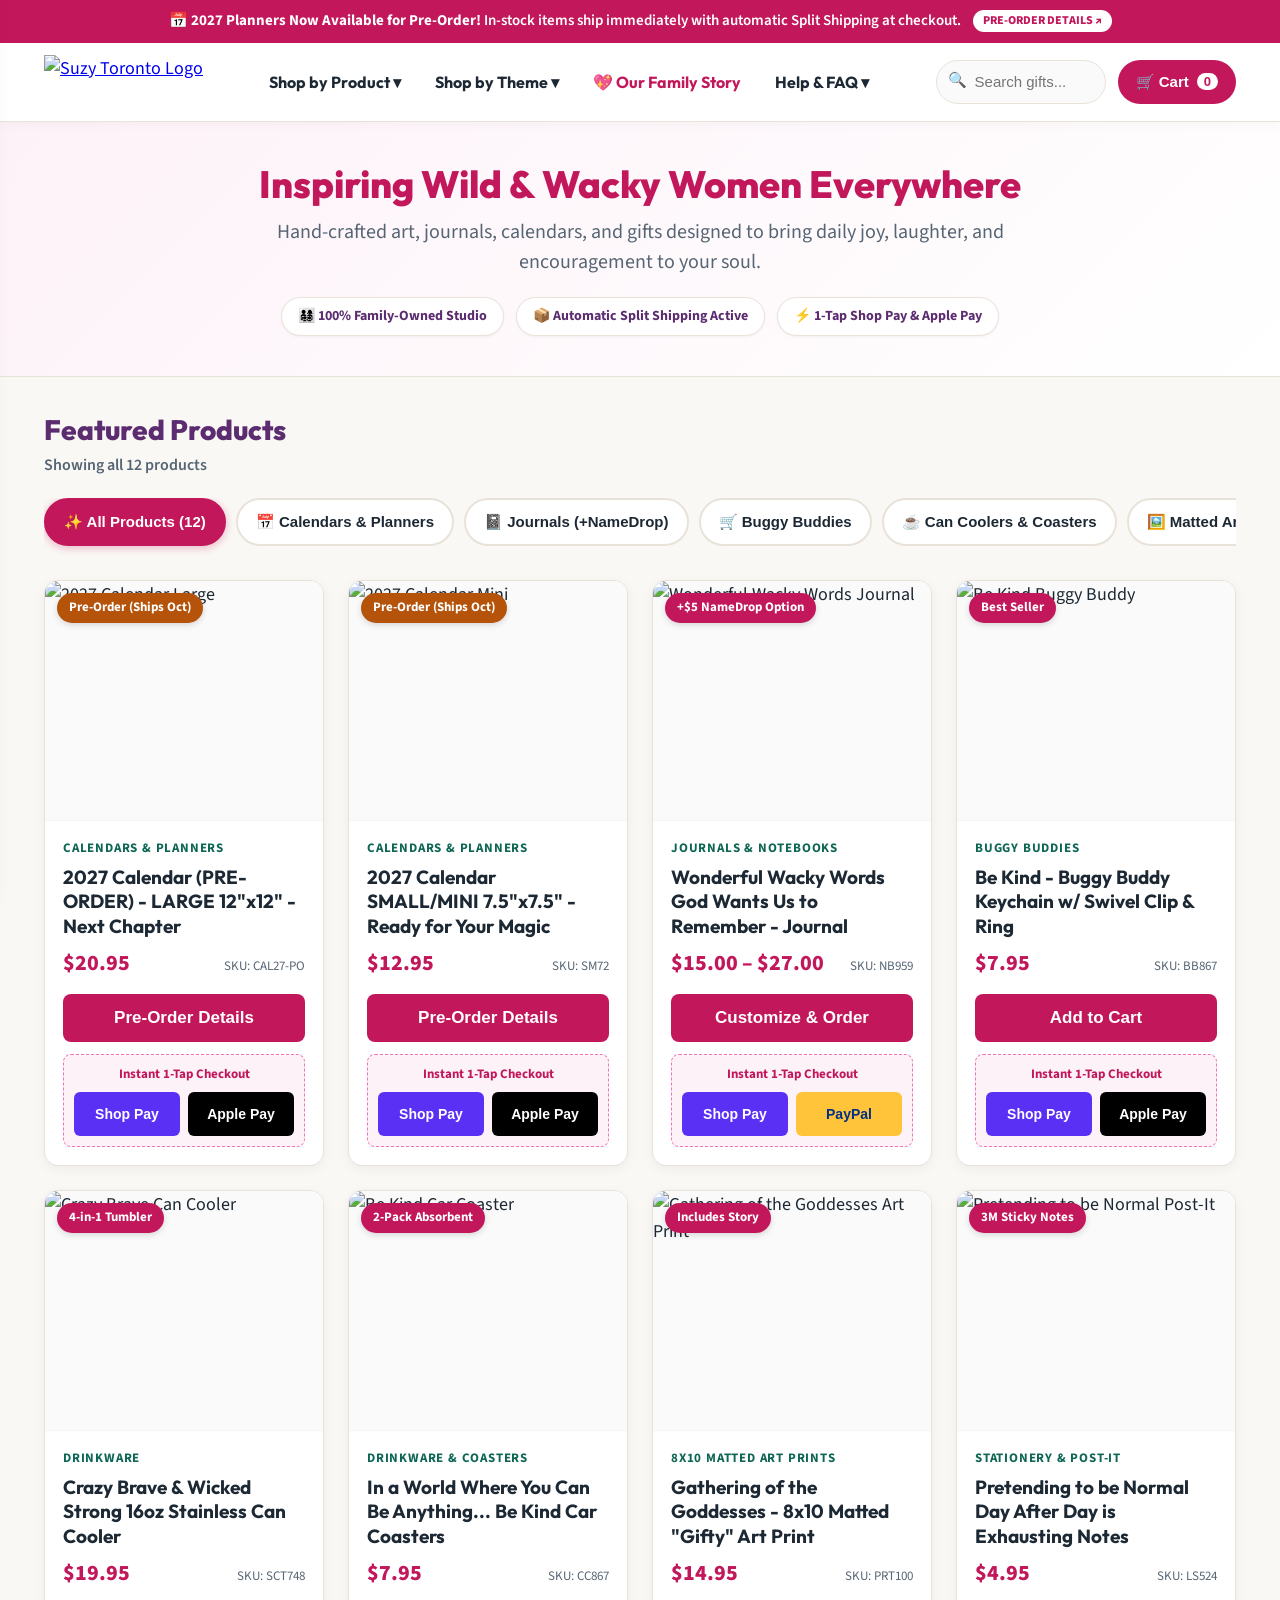
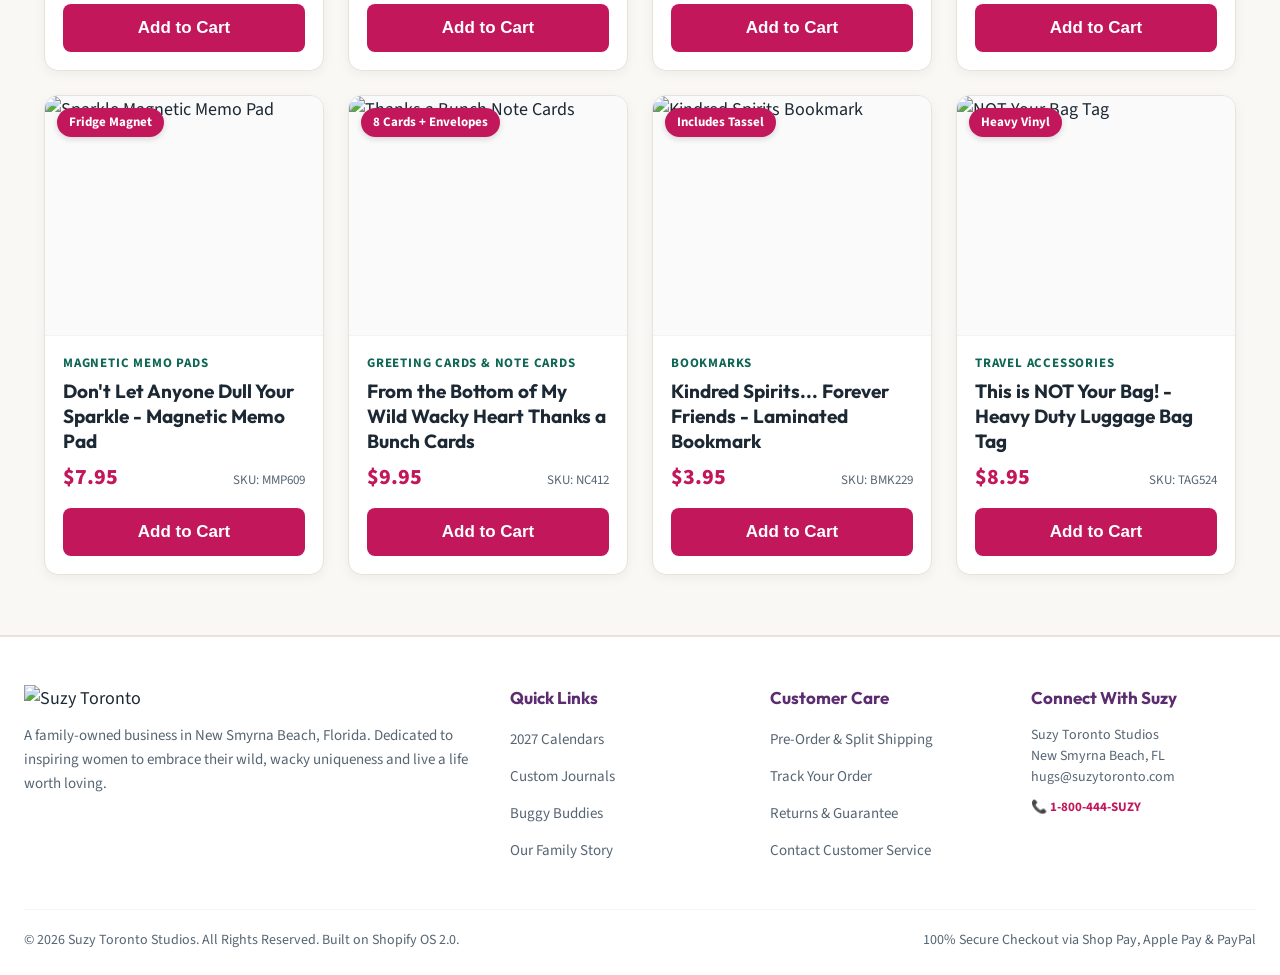
==== commit 1933662c: "Enhance mobile responsiveness with hamburger drawer, expandable search, and touch targets" ====
--- a/index.html
+++ b/index.html
@@ -1228,6 +1228,688 @@
       from { opacity: 1; }
       to { opacity: 0; }
     }
+
+    /* ===================================================
+       MOBILE & RESPONSIVE NAVIGATION STYLES
+       =================================================== */
+    .mobile-menu-toggle {
+      display: none;
+      background: transparent;
+      border: 1px solid var(--suzy-border);
+      width: 44px;
+      height: 44px;
+      border-radius: 8px;
+      cursor: pointer;
+      flex-direction: column;
+      justify-content: center;
+      align-items: center;
+      gap: 5px;
+      padding: 9px;
+      color: var(--suzy-purple);
+      transition: all 0.15s ease;
+      flex-shrink: 0;
+    }
+
+    .mobile-menu-toggle:hover, .mobile-menu-toggle:focus {
+      background: #fdf2f8;
+      border-color: var(--suzy-magenta);
+    }
+
+    .hamburger-bar {
+      display: block;
+      width: 22px;
+      height: 2.5px;
+      background: var(--suzy-purple);
+      border-radius: 2px;
+      transition: all 0.25s ease;
+    }
+
+    .mobile-search-toggle {
+      display: none;
+      background: #faf8f5;
+      border: 1px solid var(--suzy-border);
+      width: 42px;
+      height: 42px;
+      border-radius: 50%;
+      cursor: pointer;
+      font-size: 16px;
+      align-items: center;
+      justify-content: center;
+      color: var(--suzy-text);
+      transition: all 0.15s ease;
+      flex-shrink: 0;
+    }
+
+    .mobile-search-toggle:hover, .mobile-search-toggle:focus {
+      background: #fdf2f8;
+      border-color: var(--suzy-magenta);
+    }
+
+    /* Expandable Mobile Search Bar */
+    .mobile-search-bar {
+      display: none;
+      padding: 10px 16px 14px 16px;
+      background: #ffffff;
+      border-top: 1px solid var(--suzy-border);
+      border-bottom: 2px solid #fdf2f8;
+      animation: slideDownSearch 0.2s ease-out;
+    }
+
+    .mobile-search-bar.active {
+      display: block;
+    }
+
+    @keyframes slideDownSearch {
+      from { opacity: 0; transform: translateY(-8px); }
+      to { opacity: 1; transform: translateY(0); }
+    }
+
+    .mobile-search-inner {
+      position: relative;
+      display: flex;
+      align-items: center;
+    }
+
+    .mobile-search-input {
+      width: 100%;
+      height: 46px;
+      padding: 0 44px 0 40px;
+      border-radius: 24px;
+      border: 1.5px solid var(--suzy-border);
+      font-size: 16px;
+      background: #faf8f5;
+      color: var(--suzy-text);
+      font-family: var(--font-body);
+    }
+
+    .mobile-search-input:focus {
+      outline: none;
+      border-color: var(--suzy-magenta);
+      background: #ffffff;
+      box-shadow: 0 0 0 3px rgba(194, 24, 91, 0.15);
+    }
+
+    .mobile-search-close {
+      position: absolute;
+      right: 10px;
+      background: transparent;
+      border: none;
+      font-size: 18px;
+      color: var(--suzy-text-muted);
+      width: 32px;
+      height: 32px;
+      border-radius: 50%;
+      cursor: pointer;
+      display: flex;
+      align-items: center;
+      justify-content: center;
+    }
+
+    /* Mobile Navigation Drawer */
+    .mobile-drawer-overlay {
+      display: none;
+      position: fixed;
+      inset: 0;
+      background: rgba(15, 23, 42, 0.65);
+      backdrop-filter: blur(4px);
+      z-index: 3000;
+      opacity: 0;
+      transition: opacity 0.25s ease;
+    }
+
+    .mobile-drawer-overlay.active {
+      display: block;
+      opacity: 1;
+    }
+
+    .mobile-nav-drawer {
+      position: fixed;
+      top: 0;
+      left: -350px;
+      width: 320px;
+      max-width: 86vw;
+      height: 100%;
+      height: 100dvh;
+      background: #ffffff;
+      z-index: 3001;
+      box-shadow: 8px 0 30px rgba(0,0,0,0.2);
+      display: flex;
+      flex-direction: column;
+      transition: left 0.3s cubic-bezier(0.16, 1, 0.3, 1);
+      overflow-y: auto;
+    }
+
+    .mobile-nav-drawer.active {
+      left: 0;
+    }
+
+    .mobile-drawer-header {
+      padding: 16px 20px;
+      display: flex;
+      justify-content: space-between;
+      align-items: center;
+      border-bottom: 1px solid var(--suzy-border);
+      background: #FAF8F5;
+      position: sticky;
+      top: 0;
+      z-index: 10;
+    }
+
+    .mobile-drawer-logo {
+      height: 38px;
+      width: auto;
+    }
+
+    .mobile-drawer-close {
+      background: #ffffff;
+      border: 1px solid var(--suzy-border);
+      width: 40px;
+      height: 40px;
+      border-radius: 50%;
+      font-size: 20px;
+      cursor: pointer;
+      display: flex;
+      align-items: center;
+      justify-content: center;
+      color: var(--suzy-text);
+      transition: background 0.15s ease;
+    }
+
+    .mobile-drawer-close:hover {
+      background: #fdf2f8;
+      color: var(--suzy-magenta);
+    }
+
+    .mobile-drawer-body {
+      padding: 16px;
+      flex: 1;
+      display: flex;
+      flex-direction: column;
+      gap: 12px;
+    }
+
+    .mobile-nav-hero-link {
+      background: linear-gradient(135deg, #fdf2f8 0%, #fff 100%);
+      border: 1.5px solid #f472b6;
+      border-radius: 12px;
+      padding: 14px 16px;
+      display: flex;
+      justify-content: space-between;
+      align-items: center;
+      font-family: var(--font-heading);
+      font-weight: 800;
+      font-size: 17px;
+      color: var(--suzy-purple);
+      text-decoration: none;
+      box-shadow: 0 2px 8px rgba(194, 24, 91, 0.08);
+      min-height: 48px;
+    }
+
+    .mobile-arrow {
+      font-size: 20px;
+      color: var(--suzy-magenta);
+    }
+
+    .mobile-accordion-item {
+      border: 1px solid var(--suzy-border);
+      border-radius: 12px;
+      overflow: hidden;
+      background: #ffffff;
+    }
+
+    .mobile-accordion-header {
+      width: 100%;
+      background: #faf8f5;
+      border: none;
+      padding: 14px 16px;
+      display: flex;
+      justify-content: space-between;
+      align-items: center;
+      font-family: var(--font-heading);
+      font-weight: 700;
+      font-size: 16px;
+      color: var(--suzy-text);
+      cursor: pointer;
+      text-align: left;
+      min-height: 48px;
+    }
+
+    .acc-chevron {
+      font-size: 14px;
+      color: var(--suzy-text-muted);
+      transition: transform 0.2s ease;
+    }
+
+    .mobile-accordion-item.open .acc-chevron {
+      transform: rotate(180deg);
+      color: var(--suzy-magenta);
+    }
+
+    .mobile-accordion-content {
+      display: none;
+      padding: 6px 10px 10px 10px;
+      background: #ffffff;
+    }
+
+    .mobile-accordion-item.open .mobile-accordion-content {
+      display: flex;
+      flex-direction: column;
+      gap: 2px;
+    }
+
+    .mobile-accordion-content a {
+      padding: 11px 12px;
+      font-size: 15px;
+      font-weight: 600;
+      color: var(--suzy-text);
+      text-decoration: none;
+      border-radius: 8px;
+      display: flex;
+      align-items: center;
+      gap: 10px;
+      transition: all 0.15s ease;
+      min-height: 44px;
+    }
+
+    .mobile-accordion-content a:hover, .mobile-accordion-content a:active {
+      background: #fdf2f8;
+      color: var(--suzy-magenta);
+      font-weight: 700;
+      padding-left: 16px;
+    }
+
+    .mobile-drawer-footer {
+      margin-top: auto;
+      padding-top: 16px;
+      border-top: 1px dashed var(--suzy-border);
+    }
+
+    .mobile-drawer-contact {
+      background: #faf8f5;
+      padding: 14px;
+      border-radius: 10px;
+      font-size: 14px;
+      text-align: center;
+      color: var(--suzy-text-muted);
+    }
+
+    /* Mobile Floating Bottom Bar */
+    .mobile-bottom-bar {
+      display: none;
+      position: fixed;
+      bottom: 0;
+      left: 0;
+      right: 0;
+      height: 64px;
+      background: #ffffff;
+      border-top: 1px solid var(--suzy-border);
+      box-shadow: 0 -4px 16px rgba(0,0,0,0.06);
+      z-index: 1000;
+      justify-content: space-around;
+      align-items: center;
+      padding: 0 4px;
+    }
+
+    .bottom-bar-btn {
+      background: transparent;
+      border: none;
+      display: flex;
+      flex-direction: column;
+      align-items: center;
+      justify-content: center;
+      gap: 3px;
+      font-family: var(--font-body);
+      font-size: 12px;
+      font-weight: 700;
+      color: var(--suzy-text);
+      cursor: pointer;
+      flex: 1;
+      height: 100%;
+      padding: 6px 0;
+    }
+
+    .bottom-bar-btn:active, .bottom-bar-btn.active {
+      color: var(--suzy-magenta);
+    }
+
+    .bottom-icon {
+      font-size: 19px;
+      line-height: 1;
+    }
+
+    .cart-btn-icon-only {
+      display: none;
+    }
+
+    /* ===================================================
+       COMPREHENSIVE RESPONSIVE DESIGN BREAKPOINTS
+       =================================================== */
+
+    /* Tablet & Smaller Laptops (max-width: 992px) */
+    @media (max-width: 992px) {
+      .desktop-nav {
+        display: none !important;
+      }
+
+      .mobile-menu-toggle {
+        display: flex !important;
+      }
+
+      .mobile-search-toggle {
+        display: flex !important;
+      }
+
+      .nav-search-box {
+        display: none !important;
+      }
+
+      .nav-container {
+        padding: 10px 18px;
+        gap: 12px;
+      }
+
+      .brand-logo-img {
+        height: 44px;
+      }
+
+      .site-header {
+        top: 0;
+      }
+    }
+
+    /* Tablets & Phones (max-width: 768px) */
+    @media (max-width: 768px) {
+      body {
+        padding-bottom: 72px; /* space for mobile-bottom-bar */
+      }
+
+      .mobile-bottom-bar {
+        display: flex !important;
+      }
+
+      .announcement-bar {
+        padding: 9px 12px;
+        font-size: 14px;
+        position: relative; /* avoids fixed overlay collision */
+      }
+
+      .site-header {
+        top: 0;
+        position: sticky;
+      }
+
+      .shop-hero {
+        padding: 28px 16px;
+      }
+
+      .shop-hero h1 {
+        font-size: 28px;
+        line-height: 1.25;
+      }
+
+      .shop-hero p {
+        font-size: 17px;
+        margin-bottom: 14px;
+      }
+
+      .hero-badges {
+        gap: 8px;
+      }
+
+      .hero-badge {
+        padding: 7px 14px;
+        font-size: 13px;
+        min-height: 40px;
+        display: inline-flex;
+        align-items: center;
+      }
+
+      .content-container {
+        padding: 0 16px;
+        margin: 20px auto;
+      }
+
+      .section-header {
+        flex-direction: column;
+        align-items: flex-start;
+        gap: 6px;
+        margin-bottom: 16px;
+      }
+
+      .section-title {
+        font-size: 24px;
+      }
+
+      .category-filter {
+        gap: 8px;
+        margin-bottom: 18px;
+        padding-bottom: 10px;
+        -webkit-overflow-scrolling: touch;
+      }
+
+      .filter-chip {
+        padding: 8px 14px;
+        font-size: 14px;
+        min-height: 44px;
+      }
+
+      .product-grid {
+        grid-template-columns: repeat(auto-fill, minmax(240px, 1fr));
+        gap: 18px;
+      }
+
+      .card-img-wrapper {
+        height: 220px;
+      }
+
+      .card-body {
+        padding: 16px;
+      }
+
+      .card-title {
+        font-size: 18px;
+      }
+
+      .card-price {
+        font-size: 20px;
+      }
+
+      .express-checkout-box {
+        padding: 8px;
+        margin-top: 10px;
+      }
+
+      .express-buttons {
+        display: grid;
+        grid-template-columns: 1fr 1fr;
+        gap: 6px;
+      }
+
+      .express-btn {
+        min-height: 42px;
+        font-size: 13px;
+      }
+
+      .btn-paypal {
+        grid-column: span 2;
+      }
+
+      .about-hero {
+        padding: 36px 16px 28px 16px;
+      }
+
+      .about-hero h1 {
+        font-size: 30px;
+      }
+
+      .about-hero p {
+        font-size: 17px;
+      }
+
+      .about-content-wrap {
+        padding: 0 16px;
+        margin: 28px auto 40px auto;
+      }
+
+      .philosophy-card {
+        flex-direction: column;
+        text-align: center;
+        padding: 24px 18px;
+        gap: 20px;
+      }
+
+      .philosophy-img {
+        width: 160px;
+        height: 160px;
+        margin: 0 auto;
+      }
+
+      .philosophy-text h2 {
+        font-size: 24px;
+      }
+
+      .philosophy-text p {
+        font-size: 16px;
+      }
+
+      .team-grid {
+        grid-template-columns: 1fr;
+        gap: 20px;
+      }
+
+      .team-card {
+        padding: 20px;
+      }
+
+      .studio-strip-section {
+        margin-bottom: 32px;
+      }
+
+      .studio-strip-img {
+        height: 150px;
+      }
+
+      .studio-strip-body {
+        padding: 20px 16px;
+      }
+
+      .studio-strip-body h3 {
+        font-size: 22px;
+      }
+
+      .cart-drawer {
+        width: 100%;
+        max-width: 100vw;
+      }
+
+      .modal-overlay {
+        padding: 12px;
+      }
+
+      .modal-content {
+        padding: 24px 16px;
+        max-height: 90dvh;
+        border-radius: 14px;
+      }
+
+      .modal-grid {
+        grid-template-columns: 1fr;
+        gap: 18px;
+      }
+
+      .modal-img {
+        max-height: 260px;
+      }
+
+      .footer-container {
+        grid-template-columns: 1fr;
+        gap: 28px;
+      }
+
+      .footer-bottom {
+        flex-direction: column;
+        text-align: center;
+        gap: 8px;
+      }
+
+      .toast {
+        font-size: 14px;
+        padding: 12px 18px;
+        right: 16px;
+        left: 16px;
+        justify-content: center;
+        text-align: center;
+      }
+    }
+
+    /* Compact Smartphones (max-width: 480px) */
+    @media (max-width: 480px) {
+      .announcement-bar {
+        font-size: 13px;
+        flex-direction: column;
+        text-align: center;
+        gap: 6px;
+        padding: 8px 10px;
+      }
+
+      .announcement-bar .badge {
+        padding: 4px 12px;
+        min-height: 30px;
+        display: inline-flex;
+        align-items: center;
+      }
+
+      .nav-container {
+        padding: 8px 12px;
+        gap: 8px;
+      }
+
+      .brand-logo-img {
+        height: 38px;
+      }
+
+      .nav-cart-btn {
+        padding: 0 10px;
+        gap: 4px;
+        font-size: 14px;
+        min-width: 44px;
+        justify-content: center;
+      }
+
+      .cart-btn-label {
+        display: none;
+      }
+
+      .cart-btn-icon-only {
+        display: inline;
+      }
+
+      .product-grid {
+        grid-template-columns: 1fr;
+      }
+
+      .card-img-wrapper {
+        height: 240px;
+      }
+
+      .btn-primary {
+        min-height: 48px;
+        font-size: 16px;
+      }
+
+      .cart-drawer-header {
+        padding: 16px;
+      }
+
+      .cart-drawer-body {
+        padding: 16px;
+      }
+
+      .cart-drawer-footer {
+        padding: 16px;
+      }
+    }
+
   </style>
 </head>
 <body>
@@ -1241,11 +1923,18 @@
   <!-- Modern Header with Authentic Brand Logo & Navigation -->
   <header class="site-header">
     <div class="nav-container">
+      <!-- Mobile Hamburger Toggle Button -->
+      <button class="mobile-menu-toggle" id="mobileMenuBtn" aria-label="Open Navigation Menu" onclick="toggleMobileNav()">
+        <span class="hamburger-bar"></span>
+        <span class="hamburger-bar"></span>
+        <span class="hamburger-bar"></span>
+      </button>
+
       <a href="javascript:void(0)" onclick="navigateTo('shop')" class="brand-logo-link" title="Suzy Toronto Home">
         <img src="https://suzytoronto.com/wp-content/uploads/2020/02/cropped-STS_LOGO-website-header2.jpg" alt="Suzy Toronto Logo" class="brand-logo-img">
       </a>
       
-      <nav aria-label="Main Navigation">
+      <nav class="desktop-nav" aria-label="Main Navigation">
         <ul class="nav-menu">
           
           <!-- 1. Shop by Product Dropdown -->
@@ -1297,18 +1986,104 @@
 
       <!-- Right Search & Cart Actions -->
       <div class="nav-actions">
+        <button class="mobile-search-toggle" aria-label="Toggle Search" onclick="toggleMobileSearch()">
+          🔍
+        </button>
         <div class="nav-search-box">
           <span class="nav-search-icon">🔍</span>
-          <input type="text" id="site-search" class="nav-search-input" placeholder="Search gifts..." oninput="handleSearch(this.value)">
+          <input type="text" id="site-search" class="nav-search-input" placeholder="Search gifts..." oninput="handleSearch(this.value); syncMobileSearch(this.value)">
         </div>
-        <button class="nav-cart-btn" onclick="openCart()">
-          <span>🛒 Cart</span>
+        <button class="nav-cart-btn" onclick="openCart()" aria-label="Shopping Cart">
+          <span class="cart-btn-label">🛒 Cart</span>
+          <span class="cart-btn-icon-only">🛒</span>
           <span id="cart-badge-count" class="cart-count-badge">0</span>
         </button>
       </div>
 
     </div>
+    <!-- Mobile Expandable Search Bar -->
+    <div class="mobile-search-bar" id="mobileSearchBar">
+      <div class="mobile-search-inner">
+        <span class="nav-search-icon">🔍</span>
+        <input type="text" id="mobile-site-search" class="mobile-search-input" placeholder="Search gifts, planners, tumblers..." oninput="handleSearch(this.value); syncDesktopSearch(this.value)">
+        <button class="mobile-search-close" onclick="toggleMobileSearch()" aria-label="Close Search">✕</button>
+      </div>
+    </div>
   </header>
+
+  <!-- Mobile Drawer Backdrop & Slide-out Navigation Drawer -->
+  <div class="mobile-drawer-overlay" id="mobileDrawerOverlay" onclick="closeMobileNav()"></div>
+  <aside class="mobile-nav-drawer" id="mobileNavDrawer" aria-label="Mobile Navigation">
+    <div class="mobile-drawer-header">
+      <img src="https://suzytoronto.com/wp-content/uploads/2020/02/cropped-STS_LOGO-website-header2.jpg" alt="Suzy Toronto Logo" class="mobile-drawer-logo">
+      <button class="mobile-drawer-close" onclick="closeMobileNav()" aria-label="Close Navigation">✕</button>
+    </div>
+    <div class="mobile-drawer-body">
+      
+      <!-- Quick Family Story Highlight Link -->
+      <a href="javascript:void(0)" onclick="navigateTo('about'); closeMobileNav();" class="mobile-nav-hero-link">
+        <span>💖 Our Family Story & Team</span>
+        <span class="mobile-arrow">→</span>
+      </a>
+
+      <!-- Accordion: Shop by Product -->
+      <div class="mobile-accordion-item open">
+        <button class="mobile-accordion-header" onclick="toggleAccordion(this)">
+          <span>🛍️ Shop by Product</span>
+          <span class="acc-chevron">▾</span>
+        </button>
+        <div class="mobile-accordion-content">
+          <a href="javascript:void(0)" onclick="navigateTo('shop', 'calendars'); closeMobileNav();">📅 2027 Calendars & Planners</a>
+          <a href="javascript:void(0)" onclick="navigateTo('shop', 'art-prints'); closeMobileNav();">🖼️ 8x10 Matted Art Prints</a>
+          <a href="javascript:void(0)" onclick="navigateTo('shop', 'buggy-buddies'); closeMobileNav();">🛒 Buggy Buddies Keychains</a>
+          <a href="javascript:void(0)" onclick="navigateTo('shop', 'drinkware'); closeMobileNav();">☕ Stainless Tumblers & Coasters</a>
+          <a href="javascript:void(0)" onclick="navigateTo('shop', 'journals'); closeMobileNav();">📓 Notebooks & Journals (+NameDrop)</a>
+          <a href="javascript:void(0)" onclick="navigateTo('shop', 'stationery'); closeMobileNav();">📝 Post-It Sticky Notes & Memo Pads</a>
+          <a href="javascript:void(0)" onclick="navigateTo('shop', 'bookmarks'); closeMobileNav();">📑 Bookmarks & Bag Tags</a>
+        </div>
+      </div>
+
+      <!-- Accordion: Shop by Theme -->
+      <div class="mobile-accordion-item open">
+        <button class="mobile-accordion-header" onclick="toggleAccordion(this)">
+          <span>💃 Shop by Theme</span>
+          <span class="acc-chevron">▾</span>
+        </button>
+        <div class="mobile-accordion-content">
+          <a href="javascript:void(0)" onclick="navigateToTheme('wild-women'); closeMobileNav();">💃 Wild Women & Goddesses</a>
+          <a href="javascript:void(0)" onclick="navigateToTheme('sisterhood'); closeMobileNav();">👭 Kindred Spirits & Sisterhood</a>
+          <a href="javascript:void(0)" onclick="navigateToTheme('faith'); closeMobileNav();">✝️ Faith & Inspiration</a>
+          <a href="javascript:void(0)" onclick="navigateToTheme('office-humor'); closeMobileNav();">🏢 Work & Daily Humor</a>
+          <a href="javascript:void(0)" onclick="navigateToTheme('gifts-under-10'); closeMobileNav();">🎁 Stocking Stuffers Under $10</a>
+        </div>
+      </div>
+
+      <!-- Accordion: Customer Care & Help -->
+      <div class="mobile-accordion-item">
+        <button class="mobile-accordion-header" onclick="toggleAccordion(this)">
+          <span>❓ Customer Care & FAQ</span>
+          <span class="acc-chevron">▾</span>
+        </button>
+        <div class="mobile-accordion-content">
+          <a href="javascript:void(0)" onclick="openHelpModal('preorder'); closeMobileNav();">🚚 2027 Calendar Pre-Order & Split Shipping</a>
+          <a href="javascript:void(0)" onclick="openHelpModal('tracking'); closeMobileNav();">📦 Track My Order Status</a>
+          <a href="javascript:void(0)" onclick="openHelpModal('returns'); closeMobileNav();">🔄 Easy Returns & Exchanges</a>
+          <a href="javascript:void(0)" onclick="openHelpModal('contact'); closeMobileNav();">💬 Contact Customer Care</a>
+        </div>
+      </div>
+
+      <div class="mobile-drawer-footer">
+        <div class="mobile-drawer-contact">
+          <strong style="color: var(--suzy-purple); font-size: 15px; display:block; margin-bottom: 4px;">Need Personal Assistance?</strong>
+          <p>Family-owned & operated in Mt. Dora, FL</p>
+          <button class="btn-primary" style="margin-top: 10px; font-size: 15px; min-height: 44px;" onclick="openHelpModal('contact'); closeMobileNav();">
+            💬 Call or Message Us
+          </button>
+        </div>
+      </div>
+
+    </div>
+  </aside>
 
   <!-- ===================================================
        PAGE VIEW 1: SHOP / STOREFRONT
@@ -2368,6 +3143,8 @@
       const subtotal = cart.reduce((acc, item) => acc + (item.price * item.qty), 0);
 
       document.getElementById('cart-badge-count').textContent = totalQty;
+      const mobileBarCount = document.getElementById('mobile-bar-cart-count');
+      if (mobileBarCount) mobileBarCount.textContent = totalQty;
       document.getElementById('cart-subtotal-val').textContent = `$${subtotal.toFixed(2)}`;
 
       const itemsContainer = document.getElementById('cart-drawer-items');
@@ -2452,6 +3229,79 @@
     window.addEventListener('DOMContentLoaded', () => {
       updateCartUI();
     });
+
+    // Mobile Navigation Controls
+    function toggleMobileNav() {
+      const drawer = document.getElementById('mobileNavDrawer');
+      const overlay = document.getElementById('mobileDrawerOverlay');
+      if (!drawer || !overlay) return;
+      const isOpen = drawer.classList.contains('active');
+      if (isOpen) {
+        closeMobileNav();
+      } else {
+        drawer.classList.add('active');
+        overlay.classList.add('active');
+        document.body.style.overflow = 'hidden';
+      }
+    }
+
+    function closeMobileNav() {
+      const drawer = document.getElementById('mobileNavDrawer');
+      const overlay = document.getElementById('mobileDrawerOverlay');
+      if (drawer) drawer.classList.remove('active');
+      if (overlay) overlay.classList.remove('active');
+      document.body.style.overflow = '';
+    }
+
+    function toggleAccordion(btn) {
+      const item = btn.closest('.mobile-accordion-item');
+      if (item) {
+        item.classList.toggle('open');
+      }
+    }
+
+    function toggleMobileSearch() {
+      const bar = document.getElementById('mobileSearchBar');
+      const input = document.getElementById('mobile-site-search');
+      if (bar) {
+        bar.classList.toggle('active');
+        if (bar.classList.contains('active') && input) {
+          input.focus();
+        }
+      }
+    }
+
+    function syncDesktopSearch(val) {
+      const desktopSearch = document.getElementById('site-search');
+      if (desktopSearch) desktopSearch.value = val;
+    }
+
+    function syncMobileSearch(val) {
+      const mobileSearch = document.getElementById('mobile-site-search');
+      if (mobileSearch) mobileSearch.value = val;
+    }
+
   </script>
+
+  <!-- Mobile Floating Quick Bar -->
+  <nav class="mobile-bottom-bar" aria-label="Mobile Navigation Quick Bar">
+    <button class="bottom-bar-btn" onclick="navigateTo('shop')">
+      <span class="bottom-icon">🛍️</span>
+      <span>Shop</span>
+    </button>
+    <button class="bottom-bar-btn" onclick="toggleMobileNav()">
+      <span class="bottom-icon">📑</span>
+      <span>Menu</span>
+    </button>
+    <button class="bottom-bar-btn" onclick="navigateTo('about')">
+      <span class="bottom-icon">💖</span>
+      <span>Our Story</span>
+    </button>
+    <button class="bottom-bar-btn" onclick="openCart()">
+      <span class="bottom-icon">🛒</span>
+      <span>Cart (<span id="mobile-bar-cart-count">0</span>)</span>
+    </button>
+  </nav>
+
 </body>
 </html>
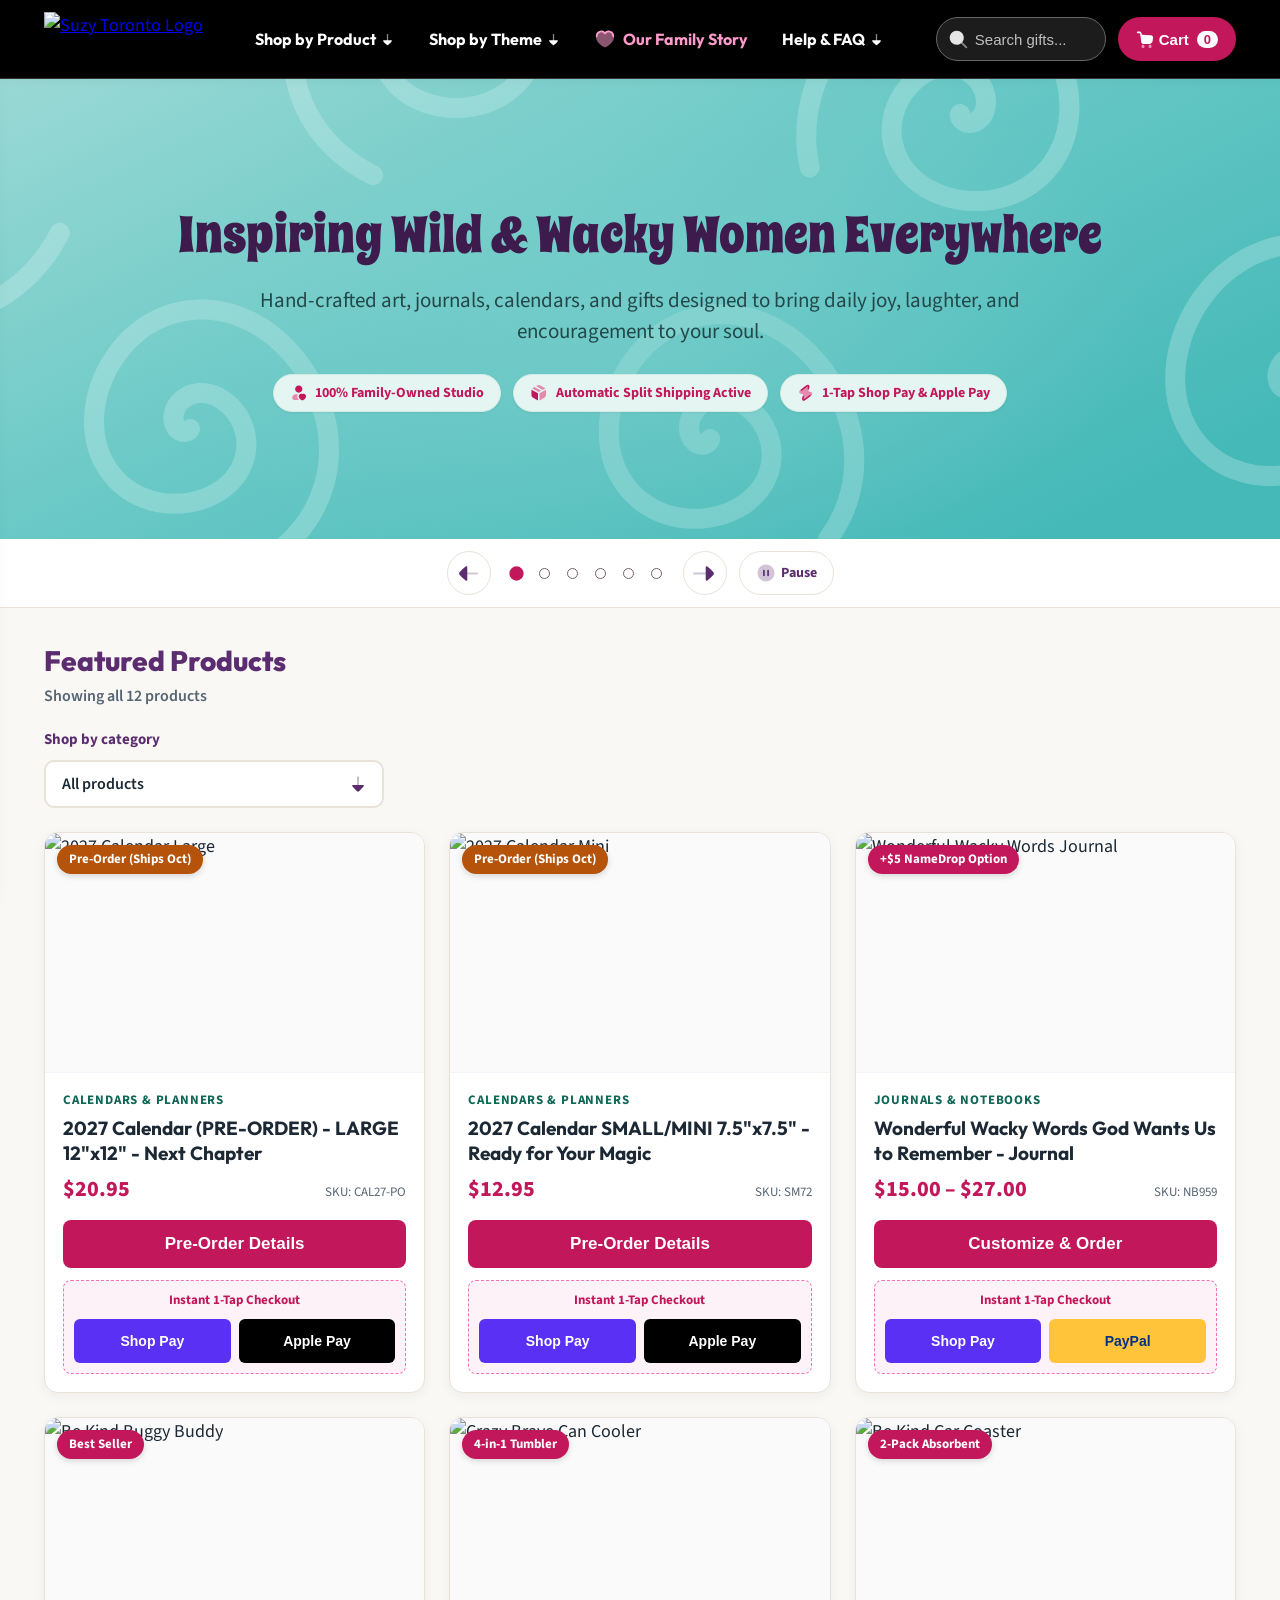
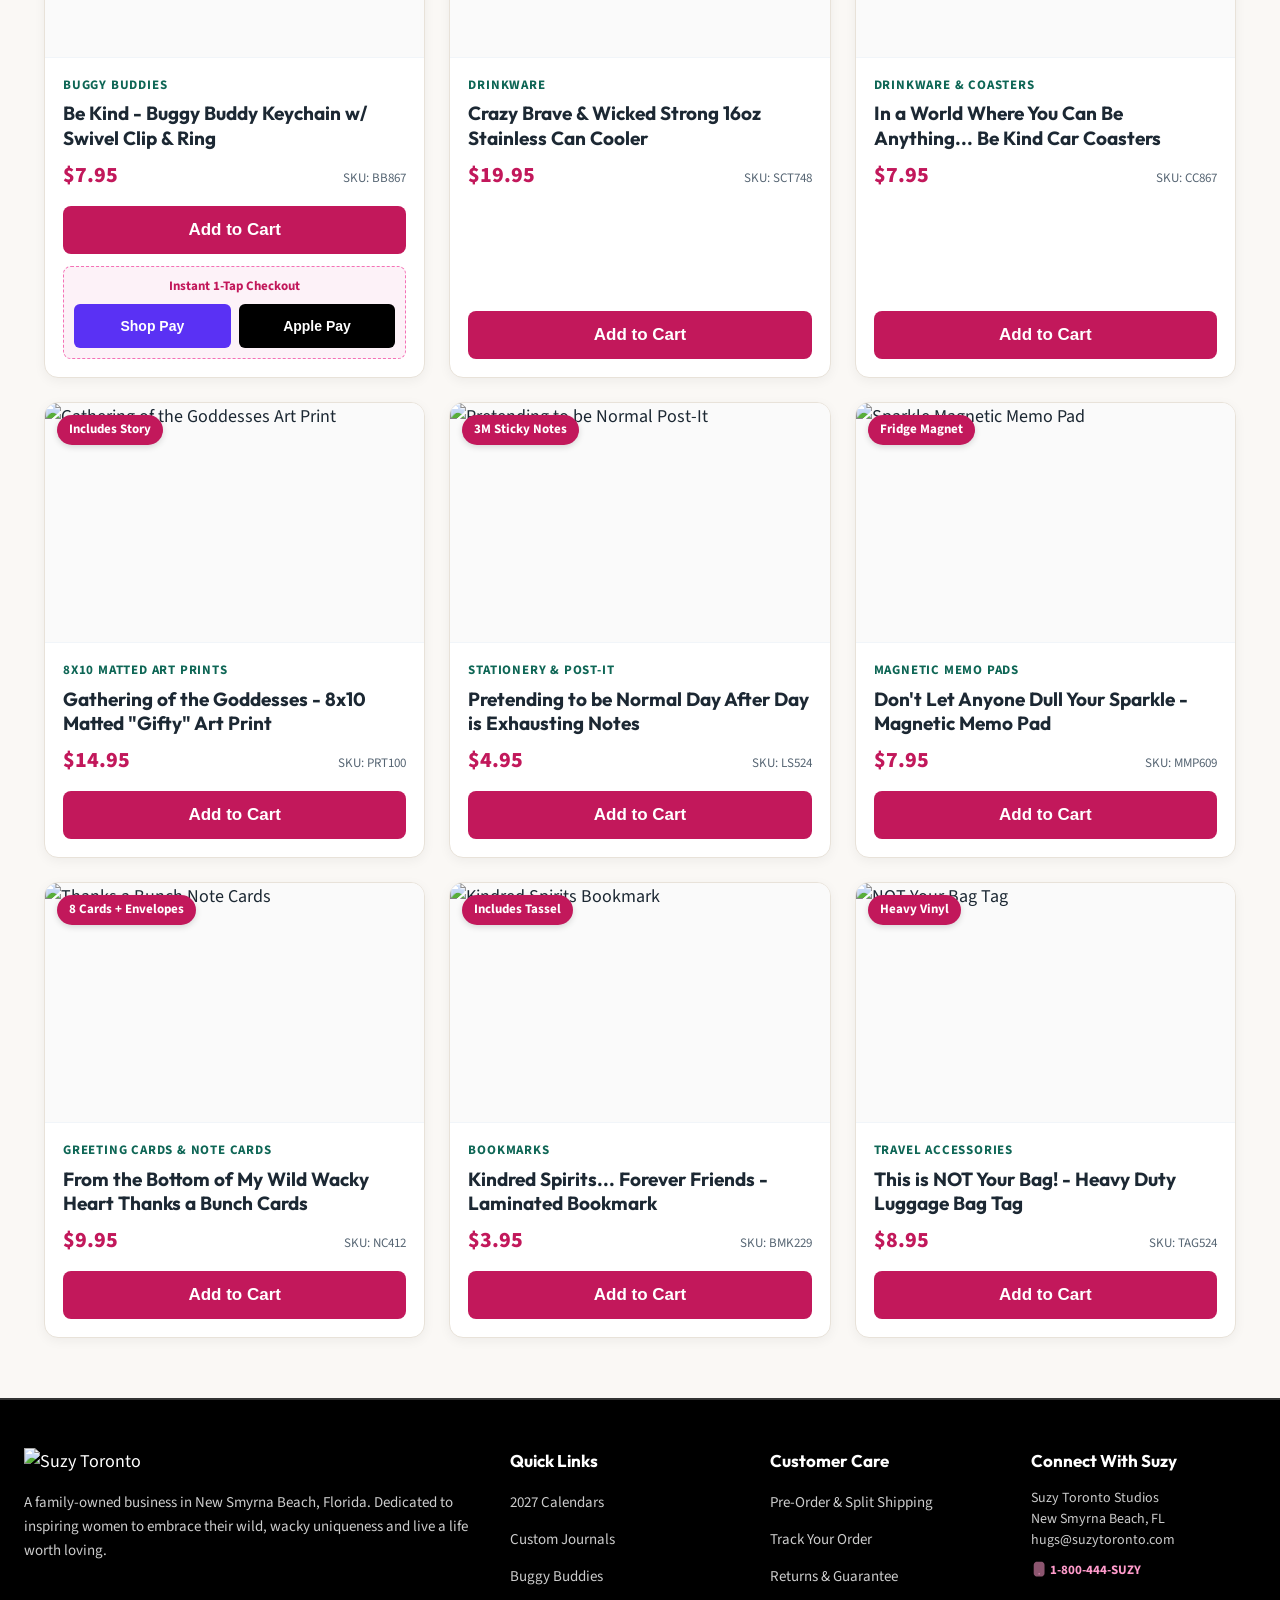
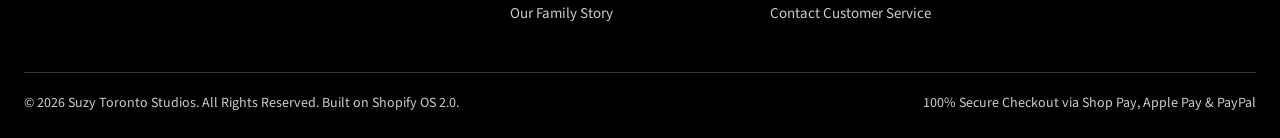
==== commit 6e3b50c8: "bobs your uncle" ====
--- a/index.html
+++ b/index.html
@@ -6,6 +6,7 @@
   <title>Suzy Toronto — Hand-Crafted Gifts, Calendars & Inspiration</title>
   <link rel="preconnect" href="https://fonts.googleapis.com">
   <link rel="preconnect" href="https://fonts.gstatic.com" crossorigin>
+  <link href="https://fonts.googleapis.com/css2?family=Spicy+Rice&display=swap" rel="stylesheet">
   <link href="https://fonts.googleapis.com/css2?family=Outfit:wght@500;600;700;800&family=Source+Sans+3:ital,wght@0,400;0,600;0,700;1,400&display=swap" rel="stylesheet">
   <style>
     :root {
@@ -41,45 +42,12 @@
       overflow-x: hidden;
     }
 
-    /* Top Announcement Bar in Authentic Suzy Magenta */
-    .announcement-bar {
-      background: var(--suzy-magenta);
-      color: #ffffff;
-      text-align: center;
-      padding: 10px 16px;
-      font-size: 15px;
-      font-weight: 600;
-      display: flex;
-      align-items: center;
-      justify-content: center;
-      gap: 12px;
+    /* Header Navigation with Authentic Hand-Scripted Logo */
+    .site-header {
+      background: #000000;
+      border-bottom: 1px solid #333333;
       position: sticky;
       top: 0;
-      z-index: 1000;
-    }
-
-    .announcement-bar .badge {
-      background: #ffffff;
-      color: var(--suzy-magenta);
-      padding: 2px 10px;
-      border-radius: 12px;
-      font-size: 12px;
-      font-weight: 800;
-      text-transform: uppercase;
-      cursor: pointer;
-      transition: transform 0.15s ease;
-    }
-
-    .announcement-bar .badge:hover {
-      transform: scale(1.05);
-    }
-
-    /* Header Navigation with Authentic Hand-Scripted Logo */
-    .site-header {
-      background: #ffffff;
-      border-bottom: 1px solid var(--suzy-border);
-      position: sticky;
-      top: 41px;
       z-index: 900;
       box-shadow: 0 2px 12px rgba(0,0,0,0.04);
     }
@@ -116,7 +84,7 @@
       font-family: var(--font-heading);
       font-weight: 700;
       font-size: 16px;
-      color: var(--suzy-text);
+      color: #ffffff;
       text-decoration: none;
       padding: 10px 14px;
       min-height: 48px;
@@ -130,12 +98,12 @@
     }
 
     .nav-link:hover, .nav-link:focus, .nav-item.open .nav-link, .nav-link.active {
-      background: #fdf2f8;
-      color: var(--suzy-magenta);
+      background: #2b1825;
+      color: #ff9bcb;
     }
 
     .nav-link.highlight {
-      color: var(--suzy-magenta);
+      color: #ff9bcb;
     }
 
     /* Submenu Dropdown */
@@ -144,13 +112,13 @@
       position: absolute;
       top: 100%;
       left: 0;
-      background: #ffffff;
+      background: #171717;
       min-width: 290px;
       box-shadow: 0 12px 30px rgba(0,0,0,0.12);
       border-radius: 12px;
       padding: 8px;
       list-style: none;
-      border: 1px solid var(--suzy-border);
+      border: 1px solid #444444;
       z-index: 950;
       animation: fadeInMenu 0.15s ease-out;
     }
@@ -172,7 +140,7 @@
       padding: 10px 14px;
       font-size: 15px;
       font-weight: 600;
-      color: var(--suzy-text);
+      color: #ffffff;
       text-decoration: none;
       border-radius: 6px;
       min-height: 44px;
@@ -181,8 +149,8 @@
     }
 
     .dropdown-link:hover {
-      background: #fdf2f8;
-      color: var(--suzy-magenta);
+      background: #2b1825;
+      color: #ff9bcb;
       font-weight: 700;
       padding-left: 18px;
     }
@@ -204,25 +172,26 @@
       height: 44px;
       padding: 0 14px 0 38px;
       border-radius: 22px;
-      border: 1px solid var(--suzy-border);
+      border: 1px solid #666666;
       font-size: 15px;
       width: 170px;
       transition: width 0.25s ease, border-color 0.2s ease;
-      background: #fafafa;
+      background: #1c1c1c;
+      color: #ffffff;
     }
 
     .nav-search-input:focus {
       width: 230px;
-      border-color: var(--suzy-magenta);
+      border-color: #ff9bcb;
       outline: none;
-      background: #ffffff;
-      box-shadow: 0 0 0 3px rgba(194, 24, 91, 0.15);
+      background: #1c1c1c;
+      box-shadow: 0 0 0 3px rgba(255, 155, 203, 0.25);
     }
 
     .nav-search-icon {
       position: absolute;
       left: 12px;
-      color: var(--suzy-text-muted);
+      color: #e5e5e5;
       font-size: 15px;
       pointer-events: none;
     }
@@ -257,6 +226,23 @@
       font-weight: 800;
     }
 
+    .nav-search-input::placeholder,
+    .mobile-search-input::placeholder {
+      color: #bfbfbf;
+      opacity: 1;
+    }
+
+    .nav-search-icon {
+      display: flex;
+      align-items: center;
+    }
+
+    .site-header :is(a, button):focus-visible,
+    .mobile-drawer-close:focus-visible {
+      outline: 3px solid #ff9bcb;
+      outline-offset: 3px;
+    }
+
     /* Page View Containers (Single Page Application Switcher) */
     .page-view {
       display: none;
@@ -283,9 +269,9 @@
     }
 
     .shop-hero h1 {
-      font-family: var(--font-heading);
+      font-family: 'Spicy Rice', serif;
       font-size: 38px;
-      font-weight: 800;
+      font-weight: 400;
       color: var(--suzy-magenta);
       margin-bottom: 10px;
       line-height: 1.2;
@@ -352,43 +338,48 @@
       color: var(--suzy-text-muted);
     }
 
-    /* Category Filter Chips */
+    /* Compact category selector */
     .category-filter {
-      display: flex;
-      gap: 10px;
-      overflow-x: auto;
-      padding-bottom: 10px;
+      width: 100%;
+      max-width: 340px;
       margin-bottom: 24px;
-      scrollbar-width: thin;
-    }
-
-    .filter-chip {
-      background: #ffffff;
-      border: 2px solid var(--suzy-border);
-      color: var(--suzy-text);
-      padding: 8px 18px;
-      border-radius: 30px;
+    }
+
+    .category-filter label {
+      display: block;
+      margin-bottom: 8px;
       font-size: 15px;
       font-weight: 700;
+      color: var(--suzy-purple);
+    }
+
+    .category-select {
+      width: 100%;
+      min-height: 48px;
+      padding: 10px 44px 10px 16px;
+      border: 2px solid var(--suzy-border);
+      border-radius: 10px;
+      background-color: #fff;
+      background-image: url("assets/icons/category-arrow.svg");
+      background-repeat: no-repeat;
+      background-position: right 14px center;
+      background-size: 20px 20px;
+      appearance: none;
+      font-family: inherit;
+      font-size: 16px;
+      font-weight: 600;
+      color: var(--suzy-text);
       cursor: pointer;
-      min-height: 48px;
-      white-space: nowrap;
-      transition: all 0.2s ease;
-      display: inline-flex;
-      align-items: center;
-      gap: 6px;
-    }
-
-    .filter-chip:hover {
+    }
+
+    .category-select:hover {
       border-color: var(--suzy-magenta);
-      color: var(--suzy-magenta);
-    }
-
-    .filter-chip.active {
-      background: var(--suzy-magenta);
+    }
+
+    .category-select:focus-visible {
       border-color: var(--suzy-magenta);
-      color: #ffffff;
-      box-shadow: 0 2px 8px rgba(194, 24, 91, 0.3);
+      outline: 3px solid var(--suzy-purple);
+      outline-offset: 3px;
     }
 
     /* Product Grid */
@@ -396,6 +387,12 @@
       display: grid;
       grid-template-columns: repeat(auto-fill, minmax(280px, 1fr));
       gap: 24px;
+    }
+
+    @media (min-width: 993px) {
+      .product-grid {
+        grid-template-columns: repeat(3, minmax(0, 1fr));
+      }
     }
 
     /* Product Card */
@@ -607,9 +604,9 @@
     }
 
     .about-hero h1 {
-      font-family: var(--font-heading);
+      font-family: 'Spicy Rice', serif;
       font-size: 44px;
-      font-weight: 800;
+      font-weight: 400;
       color: var(--suzy-purple);
       margin-bottom: 16px;
       line-height: 1.2;
@@ -676,7 +673,6 @@
       background: #fdf2f8;
       padding: 12px 18px;
       border-radius: 8px;
-      border-left: 4px solid var(--suzy-magenta);
       font-size: 17px;
     }
 
@@ -858,8 +854,12 @@
        FOOTER
        =================================================== */
     .site-footer {
-      background: #ffffff;
-      border-top: 2px solid var(--suzy-border);
+      --suzy-text-muted: #cccccc;
+      --suzy-purple: #ffffff;
+      --suzy-magenta: #ff9bcb;
+      background: #000000;
+      color: #ffffff;
+      border-top: 2px solid #333333;
       padding: 48px 24px 24px 24px;
       margin-top: 60px;
     }
@@ -871,7 +871,7 @@
       grid-template-columns: 2fr 1fr 1fr 1fr;
       gap: 36px;
       padding-bottom: 36px;
-      border-bottom: 1px solid #f1f5f9;
+      border-bottom: 1px solid #333333;
     }
 
     @media (max-width: 850px) {
@@ -1042,7 +1042,7 @@
     .cart-drawer {
       position: fixed;
       top: 0;
-      right: -450px;
+      right: 0;
       width: 420px;
       max-width: 90vw;
       height: 100%;
@@ -1051,11 +1051,17 @@
       z-index: 3001;
       display: flex;
       flex-direction: column;
-      transition: right 0.3s cubic-bezier(0.16, 1, 0.3, 1);
+      transform: translateX(calc(100% + 32px));
+      visibility: hidden;
+      pointer-events: none;
+      transition: transform 0.3s cubic-bezier(0.16, 1, 0.3, 1), visibility 0s linear 0.3s;
     }
 
     .cart-drawer.active {
-      right: 0;
+      transform: translateX(0);
+      visibility: visible;
+      pointer-events: auto;
+      transition-delay: 0s;
     }
 
     .cart-drawer-header {
@@ -1235,7 +1241,7 @@
     .mobile-menu-toggle {
       display: none;
       background: transparent;
-      border: 1px solid var(--suzy-border);
+      border: 1px solid #666666;
       width: 44px;
       height: 44px;
       border-radius: 8px;
@@ -1245,29 +1251,22 @@
       align-items: center;
       gap: 5px;
       padding: 9px;
-      color: var(--suzy-purple);
+      color: #ffffff;
       transition: all 0.15s ease;
       flex-shrink: 0;
     }
 
     .mobile-menu-toggle:hover, .mobile-menu-toggle:focus {
-      background: #fdf2f8;
-      border-color: var(--suzy-magenta);
-    }
-
-    .hamburger-bar {
-      display: block;
-      width: 22px;
-      height: 2.5px;
-      background: var(--suzy-purple);
-      border-radius: 2px;
-      transition: all 0.25s ease;
-    }
+      background: #2b1825;
+      border-color: #ff9bcb;
+    }
+
+
 
     .mobile-search-toggle {
       display: none;
-      background: #faf8f5;
-      border: 1px solid var(--suzy-border);
+      background: #1c1c1c;
+      border: 1px solid #666666;
       width: 42px;
       height: 42px;
       border-radius: 50%;
@@ -1275,23 +1274,23 @@
       font-size: 16px;
       align-items: center;
       justify-content: center;
-      color: var(--suzy-text);
+      color: #ffffff;
       transition: all 0.15s ease;
       flex-shrink: 0;
     }
 
     .mobile-search-toggle:hover, .mobile-search-toggle:focus {
-      background: #fdf2f8;
-      border-color: var(--suzy-magenta);
+      background: #2b1825;
+      border-color: #ff9bcb;
     }
 
     /* Expandable Mobile Search Bar */
     .mobile-search-bar {
       display: none;
       padding: 10px 16px 14px 16px;
-      background: #ffffff;
-      border-top: 1px solid var(--suzy-border);
-      border-bottom: 2px solid #fdf2f8;
+      background: #000000;
+      border-top: 1px solid #333333;
+      border-bottom: 1px solid #333333;
       animation: slideDownSearch 0.2s ease-out;
     }
 
@@ -1315,18 +1314,18 @@
       height: 46px;
       padding: 0 44px 0 40px;
       border-radius: 24px;
-      border: 1.5px solid var(--suzy-border);
+      border: 1.5px solid #666666;
       font-size: 16px;
-      background: #faf8f5;
-      color: var(--suzy-text);
+      background: #1c1c1c;
+      color: #ffffff;
       font-family: var(--font-body);
     }
 
     .mobile-search-input:focus {
       outline: none;
-      border-color: var(--suzy-magenta);
-      background: #ffffff;
-      box-shadow: 0 0 0 3px rgba(194, 24, 91, 0.15);
+      border-color: #ff9bcb;
+      background: #1c1c1c;
+      box-shadow: 0 0 0 3px rgba(255, 155, 203, 0.25);
     }
 
     .mobile-search-close {
@@ -1335,7 +1334,7 @@
       background: transparent;
       border: none;
       font-size: 18px;
-      color: var(--suzy-text-muted);
+      color: #ffffff;
       width: 32px;
       height: 32px;
       border-radius: 50%;
@@ -1388,8 +1387,8 @@
       display: flex;
       justify-content: space-between;
       align-items: center;
-      border-bottom: 1px solid var(--suzy-border);
-      background: #FAF8F5;
+      border-bottom: 1px solid #333333;
+      background: #000000;
       position: sticky;
       top: 0;
       z-index: 10;
@@ -1401,8 +1400,8 @@
     }
 
     .mobile-drawer-close {
-      background: #ffffff;
-      border: 1px solid var(--suzy-border);
+      background: #1c1c1c;
+      border: 1px solid #666666;
       width: 40px;
       height: 40px;
       border-radius: 50%;
@@ -1411,13 +1410,13 @@
       display: flex;
       align-items: center;
       justify-content: center;
-      color: var(--suzy-text);
+      color: #ffffff;
       transition: background 0.15s ease;
     }
 
     .mobile-drawer-close:hover {
-      background: #fdf2f8;
-      color: var(--suzy-magenta);
+      background: #2b1825;
+      color: #ff9bcb;
     }
 
     .mobile-drawer-body {
@@ -1627,11 +1626,7 @@
         display: flex !important;
       }
 
-      .announcement-bar {
-        padding: 9px 12px;
-        font-size: 14px;
-        position: relative; /* avoids fixed overlay collision */
-      }
+
 
       .site-header {
         top: 0;
@@ -1681,16 +1676,8 @@
       }
 
       .category-filter {
-        gap: 8px;
+        max-width: none;
         margin-bottom: 18px;
-        padding-bottom: 10px;
-        -webkit-overflow-scrolling: touch;
-      }
-
-      .filter-chip {
-        padding: 8px 14px;
-        font-size: 14px;
-        min-height: 44px;
       }
 
       .product-grid {
@@ -1910,24 +1897,107 @@
       }
     }
 
+    /* Shared stage keeps text and image slides the same size. */
+    .hero-carousel { border-bottom: 1px solid var(--suzy-border); }
+    .hero-slide { min-height: 460px; height: 460px; display: flex; align-items: center; justify-content: center; }
+    .hero-slide[hidden] { display: none; }
+    .hero-slide.shop-hero { border: 0; padding: 48px 72px; background: #6AC9C6 url('assets/welcome-teal-spirals.svg') center / cover no-repeat; }
+    .hero-slide.shop-hero h1 { color: #3E1B4D; }
+    .hero-slide.shop-hero p { color: #23484A; }
+    .hero-copy { max-width: 1000px; margin: 0 auto; text-align: center; }
+    .hero-slide h1, .hero-slide h2 { font-family: 'Spicy Rice', serif; font-weight: 400; font-size: clamp(34px, 4vw, 56px); line-height: 1.15; margin-bottom: 20px; }
+    .hero-slide p { font-size: 21px; line-height: 1.5; max-width: 760px; margin: 0 auto 26px; }
+    .hero-badge { font-family: inherit; }
+    .hero-preorder { position: relative; background: #C2185B url('assets/preorder-s-wave.svg') center / 100% 100% no-repeat; color: #fff; padding: 58px 72px; }
+    .hero-preorder::before, .hero-preorder::after {
+      content: '';
+      position: absolute;
+      left: 0;
+      right: 0;
+      height: 34px;
+      background: #000 url('assets/wacky-stripe-border.svg') repeat-x center / 320px 34px;
+      pointer-events: none;
+    }
+    .hero-preorder::before { top: 0; }
+    .hero-preorder::after { bottom: 0; transform: rotate(180deg); }
+    .hero-preorder-button { border: 2px solid #fff; border-radius: 30px; background: #fff; color: var(--suzy-magenta); padding: 12px 26px; font: 700 17px var(--font-body); min-height: 48px; cursor: pointer; }
+    .hero-preorder-button:hover { background: #fdf2f8; }
+    .hero-image-slide { background: #fff; padding: 0 56px; }
+    .hero-image-slide a { display: flex; width: 100%; height: 100%; align-items: center; justify-content: center; }
+    .hero-image-slide img { display: block; width: 100%; height: 100%; max-width: 1240px; object-fit: contain; }
+    .hero-carousel-controls { position: relative; display: flex; align-items: center; justify-content: center; flex-wrap: wrap; gap: 12px; padding: 12px 16px; background: #fff; }
+    .hero-control { display: inline-flex; align-items: center; justify-content: center; min-width: 44px; min-height: 44px; border: 1px solid var(--suzy-border); border-radius: 24px; background: #fff; color: var(--suzy-purple); font: 700 20px var(--font-body); cursor: pointer; }
+    .hero-control:hover { background: #fdf2f8; border-color: var(--suzy-magenta); }
+    .hero-pause { font-size: 14px; padding: 0 16px; }
+    .hero-slide-dots { display: flex; align-items: center; }
+    .hero-dot { border: 0; background: transparent; width: 28px; height: 44px; cursor: pointer; display: grid; place-items: center; padding: 0; }
+    .hero-dot::after { content: ''; width: 9px; height: 9px; border: 1px solid #76616e; border-radius: 50%; background: #fff; }
+    .hero-dot[aria-current="true"]::after { background: var(--suzy-magenta); border-color: var(--suzy-magenta); transform: scale(1.3); }
+    .hero-carousel :is(button, a):focus-visible { outline: 3px solid var(--suzy-purple); outline-offset: 3px; }
+    .hero-preorder button:focus-visible { outline-color: #fff; }
+    .hero-slide-status { position: absolute; width: 1px; height: 1px; overflow: hidden; clip-path: inset(50%); }
+    @media (max-width: 768px) {
+      .hero-slide { height: 480px; min-height: 480px; }
+      .hero-slide.shop-hero, .hero-preorder { padding: 32px 20px; }
+      .hero-preorder { padding-top: 50px; padding-bottom: 50px; }
+      .hero-preorder::before, .hero-preorder::after { height: 26px; background-size: 280px 26px; }
+      .hero-slide h1, .hero-slide h2 { font-size: clamp(30px, 7.5vw, 42px); }
+      .hero-slide p { font-size: 17px; margin-bottom: 20px; }
+      .hero-image-slide { padding: 0 12px; }
+      .hero-carousel-controls { gap: 5px; }
+      .hero-dot { width: 25px; }
+      .hero-pause { padding: 0 12px; }
+    }
+    /* Pikaicons Free, Duo Solid: inherits the surrounding brand color. */
+    .pika-icon { width: 1.25em; height: 1.25em; display: inline-block; vertical-align: -0.25em; flex-shrink: 0; color: inherit; }
+    .nav-link > span, .mobile-nav-hero-link > span, .mobile-accordion-header > span,
+    .cart-drawer-title > span, .hero-preorder-button,
+    .hero-badge, .about-hero-tag, .team-tagline, .btn-primary > span {
+      display: inline-flex; align-items: center; justify-content: center; gap: 8px;
+    }
+    .shop-hero .hero-badge {
+      background: #E5F5F1;
+      border-color: #D0EBE5;
+      color: #C2185B;
+      --pika-secondary-color: #E18CAD;
+      --pika-soft-opacity: 1;
+    }
+    .shop-hero .hero-badge:hover {
+      background: #F4FCF9;
+      border-color: #ADD6CD;
+      color: #C2185B;
+    }
+    .shop-hero .hero-badge .pika-icon { color: #C2185B; }
+    .dropdown-link .pika-icon, .mobile-accordion-content .pika-icon { width: 22px; height: 22px; }
+    .nav-link > .pika-icon:last-child, .acc-chevron .pika-icon { width: 15px; height: 15px; }
+    .mobile-menu-toggle { padding: 8px; }
+    .mobile-menu-toggle .pika-icon { width: 25px; height: 25px; }
+    .nav-search-icon .pika-icon, .mobile-search-toggle .pika-icon { width: 21px; height: 21px; }
+    .cart-btn-icon-only .pika-icon { width: 21px; height: 21px; }
+    .bottom-icon { display: flex; align-items: center; justify-content: center; }
+    .bottom-icon .pika-icon { width: 24px; height: 24px; }
+    .cart-empty-state > span .pika-icon { width: 56px; height: 56px; color: var(--suzy-magenta); }
+    .qty-btn .pika-icon { width: 20px; height: 20px; }
+    .hero-pause { gap: 5px; }
+    .hero-pause .pika-icon { width: 20px; height: 20px; }
+    .site-footer .pika-icon { color: var(--suzy-magenta); }
+    .site-header, .mobile-drawer-header, .site-footer { --pika-soft-opacity: 0.55; }
+    .dropdown-link .pika-icon, .mobile-accordion-content .pika-icon {
+      color: #C2185B;
+      --pika-secondary-color: #E18CAD;
+      --pika-soft-opacity: 1;
+    }
   </style>
 </head>
 <body>
 
   <!-- Top Announcement Bar in Authentic Suzy Magenta -->
-  <aside class="announcement-bar">
-    <span>📅 <strong>2027 Planners Now Available for Pre-Order!</strong> In-stock items ship immediately with automatic Split Shipping at checkout.</span>
-    <span class="badge" onclick="openHelpModal('preorder')">Pre-Order Details ↗</span>
-  </aside>
-
   <!-- Modern Header with Authentic Brand Logo & Navigation -->
   <header class="site-header">
     <div class="nav-container">
       <!-- Mobile Hamburger Toggle Button -->
       <button class="mobile-menu-toggle" id="mobileMenuBtn" aria-label="Open Navigation Menu" onclick="toggleMobileNav()">
-        <span class="hamburger-bar"></span>
-        <span class="hamburger-bar"></span>
-        <span class="hamburger-bar"></span>
+        <svg class="pika-icon" viewBox="0 0 24 24" aria-hidden="true" focusable="false"><use href="assets/icons/pika-duo-solid.svg#sidebar-menu"></use></svg>
       </button>
 
       <a href="javascript:void(0)" onclick="navigateTo('shop')" class="brand-logo-link" title="Suzy Toronto Home">
@@ -1939,45 +2009,45 @@
           
           <!-- 1. Shop by Product Dropdown -->
           <li class="nav-item">
-            <a href="javascript:void(0)" class="nav-link">Shop by Product ▾</a>
+            <a href="javascript:void(0)" class="nav-link">Shop by Product <svg class="pika-icon" viewBox="0 0 24 24" aria-hidden="true" focusable="false"><use href="assets/icons/pika-duo-solid.svg#arrow-down"></use></svg></a>
             <ul class="nav-dropdown">
-              <li><a href="javascript:void(0)" onclick="navigateTo('shop', 'calendars')" class="dropdown-link">📅 2027 Calendars & Planners</a></li>
-              <li><a href="javascript:void(0)" onclick="navigateTo('shop', 'art-prints')" class="dropdown-link">🖼️ 8x10 Matted Art Prints</a></li>
-              <li><a href="javascript:void(0)" onclick="navigateTo('shop', 'buggy-buddies')" class="dropdown-link">🛒 Buggy Buddies Keychains</a></li>
-              <li><a href="javascript:void(0)" onclick="navigateTo('shop', 'drinkware')" class="dropdown-link">☕ Stainless Tumblers & Coasters</a></li>
-              <li><a href="javascript:void(0)" onclick="navigateTo('shop', 'journals')" class="dropdown-link">📓 Notebooks & Journals (+NameDrop)</a></li>
-              <li><a href="javascript:void(0)" onclick="navigateTo('shop', 'stationery')" class="dropdown-link">📝 Post-It Sticky Notes & Memo Pads</a></li>
-              <li><a href="javascript:void(0)" onclick="navigateTo('shop', 'bookmarks')" class="dropdown-link">📑 Bookmarks & Bag Tags</a></li>
+              <li><a href="javascript:void(0)" onclick="navigateTo('shop', 'calendars')" class="dropdown-link"><svg class="pika-icon" viewBox="0 0 24 24" aria-hidden="true" focusable="false"><use href="assets/icons/pika-duo-solid.svg#calendar-default"></use></svg> 2027 Calendars & Planners</a></li>
+              <li><a href="javascript:void(0)" onclick="navigateTo('shop', 'art-prints')" class="dropdown-link"><svg class="pika-icon" viewBox="0 0 24 24" aria-hidden="true" focusable="false"><use href="assets/icons/pika-duo-solid.svg#photo-image-default"></use></svg> 8x10 Matted Art Prints</a></li>
+              <li><a href="javascript:void(0)" onclick="navigateTo('shop', 'buggy-buddies')" class="dropdown-link"><svg class="pika-icon" viewBox="0 0 24 24" aria-hidden="true" focusable="false"><use href="assets/icons/pika-duo-solid.svg#shopping-cart"></use></svg> Buggy Buddies Keychains</a></li>
+              <li><a href="javascript:void(0)" onclick="navigateTo('shop', 'drinkware')" class="dropdown-link"><svg class="pika-icon" viewBox="0 0 24 24" aria-hidden="true" focusable="false"><use href="assets/icons/pika-duo-solid.svg#coffee-cup-01"></use></svg> Stainless Tumblers & Coasters</a></li>
+              <li><a href="javascript:void(0)" onclick="navigateTo('shop', 'journals')" class="dropdown-link"><svg class="pika-icon" viewBox="0 0 24 24" aria-hidden="true" focusable="false"><use href="assets/icons/pika-duo-solid.svg#file02-default"></use></svg> Notebooks & Journals (+NameDrop)</a></li>
+              <li><a href="javascript:void(0)" onclick="navigateTo('shop', 'stationery')" class="dropdown-link"><svg class="pika-icon" viewBox="0 0 24 24" aria-hidden="true" focusable="false"><use href="assets/icons/pika-duo-solid.svg#pencil-edit"></use></svg> Post-It Sticky Notes & Memo Pads</a></li>
+              <li><a href="javascript:void(0)" onclick="navigateTo('shop', 'bookmarks')" class="dropdown-link"><svg class="pika-icon" viewBox="0 0 24 24" aria-hidden="true" focusable="false"><use href="assets/icons/pika-duo-solid.svg#bookmark-default"></use></svg> Bookmarks & Bag Tags</a></li>
             </ul>
           </li>
 
           <!-- 2. Shop by Theme Dropdown -->
           <li class="nav-item">
-            <a href="javascript:void(0)" class="nav-link">Shop by Theme ▾</a>
+            <a href="javascript:void(0)" class="nav-link">Shop by Theme <svg class="pika-icon" viewBox="0 0 24 24" aria-hidden="true" focusable="false"><use href="assets/icons/pika-duo-solid.svg#arrow-down"></use></svg></a>
             <ul class="nav-dropdown">
-              <li><a href="javascript:void(0)" onclick="navigateToTheme('wild-women')" class="dropdown-link">💃 Wild Women & Goddesses</a></li>
-              <li><a href="javascript:void(0)" onclick="navigateToTheme('sisterhood')" class="dropdown-link">👭 Kindred Spirits & Sisterhood</a></li>
-              <li><a href="javascript:void(0)" onclick="navigateToTheme('faith')" class="dropdown-link">✝️ Faith & Inspiration</a></li>
-              <li><a href="javascript:void(0)" onclick="navigateToTheme('office-humor')" class="dropdown-link">🏢 Work & Daily Humor</a></li>
-              <li><a href="javascript:void(0)" onclick="navigateToTheme('gifts-under-10')" class="dropdown-link">🎁 Stocking Stuffers Under $10</a></li>
+              <li><a href="javascript:void(0)" onclick="navigateToTheme('wild-women')" class="dropdown-link"><svg class="pika-icon" viewBox="0 0 24 24" aria-hidden="true" focusable="false"><use href="assets/icons/pika-duo-solid.svg#sparkle-ai-01"></use></svg> Wild Women & Goddesses</a></li>
+              <li><a href="javascript:void(0)" onclick="navigateToTheme('sisterhood')" class="dropdown-link"><svg class="pika-icon" viewBox="0 0 24 24" aria-hidden="true" focusable="false"><use href="assets/icons/pika-duo-solid.svg#user-love-heart"></use></svg> Kindred Spirits & Sisterhood</a></li>
+              <li><a href="javascript:void(0)" onclick="navigateToTheme('faith')" class="dropdown-link"><svg class="pika-icon" viewBox="0 0 24 24" aria-hidden="true" focusable="false"><use href="assets/icons/pika-duo-solid.svg#star"></use></svg> Faith & Inspiration</a></li>
+              <li><a href="javascript:void(0)" onclick="navigateToTheme('office-humor')" class="dropdown-link"><svg class="pika-icon" viewBox="0 0 24 24" aria-hidden="true" focusable="false"><use href="assets/icons/pika-duo-solid.svg#building-apartment-two"></use></svg> Work & Daily Humor</a></li>
+              <li><a href="javascript:void(0)" onclick="navigateToTheme('gifts-under-10')" class="dropdown-link"><svg class="pika-icon" viewBox="0 0 24 24" aria-hidden="true" focusable="false"><use href="assets/icons/pika-duo-solid.svg#gift-default"></use></svg> Stocking Stuffers Under $10</a></li>
             </ul>
           </li>
 
           <!-- 3. FULL-PAGE ABOUT & FAMILY STORY -->
           <li class="nav-item">
             <a href="javascript:void(0)" id="nav-about-link" onclick="navigateTo('about')" class="nav-link highlight">
-              <span>💖 Our Family Story</span>
+              <span><svg class="pika-icon" viewBox="0 0 24 24" aria-hidden="true" focusable="false"><use href="assets/icons/pika-duo-solid.svg#heart"></use></svg> Our Family Story</span>
             </a>
           </li>
 
           <!-- 4. Help & Pre-Order FAQ Dropdown -->
           <li class="nav-item">
-            <a href="javascript:void(0)" class="nav-link">Help & FAQ ▾</a>
+            <a href="javascript:void(0)" class="nav-link">Help & FAQ <svg class="pika-icon" viewBox="0 0 24 24" aria-hidden="true" focusable="false"><use href="assets/icons/pika-duo-solid.svg#arrow-down"></use></svg></a>
             <ul class="nav-dropdown">
-              <li><a href="javascript:void(0)" onclick="openHelpModal('preorder')" class="dropdown-link">🚚 2027 Calendar Pre-Order & Split Shipping</a></li>
-              <li><a href="javascript:void(0)" onclick="openHelpModal('tracking')" class="dropdown-link">📦 Track My Order Status</a></li>
-              <li><a href="javascript:void(0)" onclick="openHelpModal('returns')" class="dropdown-link">🔄 Easy Returns & Exchanges</a></li>
-              <li><a href="javascript:void(0)" onclick="openHelpModal('contact')" class="dropdown-link">💬 Contact Customer Care</a></li>
+              <li><a href="javascript:void(0)" onclick="openHelpModal('preorder')" class="dropdown-link"><svg class="pika-icon" viewBox="0 0 24 24" aria-hidden="true" focusable="false"><use href="assets/icons/pika-duo-solid.svg#truck-default"></use></svg> 2027 Calendar Pre-Order & Split Shipping</a></li>
+              <li><a href="javascript:void(0)" onclick="openHelpModal('tracking')" class="dropdown-link"><svg class="pika-icon" viewBox="0 0 24 24" aria-hidden="true" focusable="false"><use href="assets/icons/pika-duo-solid.svg#package-01"></use></svg> Track My Order Status</a></li>
+              <li><a href="javascript:void(0)" onclick="openHelpModal('returns')" class="dropdown-link"><svg class="pika-icon" viewBox="0 0 24 24" aria-hidden="true" focusable="false"><use href="assets/icons/pika-duo-solid.svg#refresh"></use></svg> Easy Returns & Exchanges</a></li>
+              <li><a href="javascript:void(0)" onclick="openHelpModal('contact')" class="dropdown-link"><svg class="pika-icon" viewBox="0 0 24 24" aria-hidden="true" focusable="false"><use href="assets/icons/pika-duo-solid.svg#chat-default"></use></svg> Contact Customer Care</a></li>
             </ul>
           </li>
 
@@ -1987,15 +2057,15 @@
       <!-- Right Search & Cart Actions -->
       <div class="nav-actions">
         <button class="mobile-search-toggle" aria-label="Toggle Search" onclick="toggleMobileSearch()">
-          🔍
+          <svg class="pika-icon" viewBox="0 0 24 24" aria-hidden="true" focusable="false"><use href="assets/icons/pika-duo-solid.svg#search-default"></use></svg>
         </button>
         <div class="nav-search-box">
-          <span class="nav-search-icon">🔍</span>
+          <span class="nav-search-icon"><svg class="pika-icon" viewBox="0 0 24 24" aria-hidden="true" focusable="false"><use href="assets/icons/pika-duo-solid.svg#search-default"></use></svg></span>
           <input type="text" id="site-search" class="nav-search-input" placeholder="Search gifts..." oninput="handleSearch(this.value); syncMobileSearch(this.value)">
         </div>
         <button class="nav-cart-btn" onclick="openCart()" aria-label="Shopping Cart">
-          <span class="cart-btn-label">🛒 Cart</span>
-          <span class="cart-btn-icon-only">🛒</span>
+          <span class="cart-btn-label"><svg class="pika-icon" viewBox="0 0 24 24" aria-hidden="true" focusable="false"><use href="assets/icons/pika-duo-solid.svg#shopping-cart"></use></svg> Cart</span>
+          <span class="cart-btn-icon-only"><svg class="pika-icon" viewBox="0 0 24 24" aria-hidden="true" focusable="false"><use href="assets/icons/pika-duo-solid.svg#shopping-cart"></use></svg></span>
           <span id="cart-badge-count" class="cart-count-badge">0</span>
         </button>
       </div>
@@ -2004,9 +2074,9 @@
     <!-- Mobile Expandable Search Bar -->
     <div class="mobile-search-bar" id="mobileSearchBar">
       <div class="mobile-search-inner">
-        <span class="nav-search-icon">🔍</span>
+        <span class="nav-search-icon"><svg class="pika-icon" viewBox="0 0 24 24" aria-hidden="true" focusable="false"><use href="assets/icons/pika-duo-solid.svg#search-default"></use></svg></span>
         <input type="text" id="mobile-site-search" class="mobile-search-input" placeholder="Search gifts, planners, tumblers..." oninput="handleSearch(this.value); syncDesktopSearch(this.value)">
-        <button class="mobile-search-close" onclick="toggleMobileSearch()" aria-label="Close Search">✕</button>
+        <button class="mobile-search-close" onclick="toggleMobileSearch()" aria-label="Close Search"><svg class="pika-icon" viewBox="0 0 24 24" aria-hidden="true" focusable="false"><use href="assets/icons/pika-duo-solid.svg#multiple-cross-cancel-circle"></use></svg></button>
       </div>
     </div>
   </header>
@@ -2016,59 +2086,59 @@
   <aside class="mobile-nav-drawer" id="mobileNavDrawer" aria-label="Mobile Navigation">
     <div class="mobile-drawer-header">
       <img src="https://suzytoronto.com/wp-content/uploads/2020/02/cropped-STS_LOGO-website-header2.jpg" alt="Suzy Toronto Logo" class="mobile-drawer-logo">
-      <button class="mobile-drawer-close" onclick="closeMobileNav()" aria-label="Close Navigation">✕</button>
+      <button class="mobile-drawer-close" onclick="closeMobileNav()" aria-label="Close Navigation"><svg class="pika-icon" viewBox="0 0 24 24" aria-hidden="true" focusable="false"><use href="assets/icons/pika-duo-solid.svg#multiple-cross-cancel-circle"></use></svg></button>
     </div>
     <div class="mobile-drawer-body">
       
       <!-- Quick Family Story Highlight Link -->
       <a href="javascript:void(0)" onclick="navigateTo('about'); closeMobileNav();" class="mobile-nav-hero-link">
-        <span>💖 Our Family Story & Team</span>
-        <span class="mobile-arrow">→</span>
+        <span><svg class="pika-icon" viewBox="0 0 24 24" aria-hidden="true" focusable="false"><use href="assets/icons/pika-duo-solid.svg#heart"></use></svg> Our Family Story & Team</span>
+        <span class="mobile-arrow"><svg class="pika-icon" viewBox="0 0 24 24" aria-hidden="true" focusable="false"><use href="assets/icons/pika-duo-solid.svg#arrow-right"></use></svg></span>
       </a>
 
       <!-- Accordion: Shop by Product -->
       <div class="mobile-accordion-item open">
         <button class="mobile-accordion-header" onclick="toggleAccordion(this)">
-          <span>🛍️ Shop by Product</span>
-          <span class="acc-chevron">▾</span>
+          <span><svg class="pika-icon" viewBox="0 0 24 24" aria-hidden="true" focusable="false"><use href="assets/icons/pika-duo-solid.svg#purse-bag"></use></svg> Shop by Product</span>
+          <span class="acc-chevron"><svg class="pika-icon" viewBox="0 0 24 24" aria-hidden="true" focusable="false"><use href="assets/icons/pika-duo-solid.svg#arrow-down"></use></svg></span>
         </button>
         <div class="mobile-accordion-content">
-          <a href="javascript:void(0)" onclick="navigateTo('shop', 'calendars'); closeMobileNav();">📅 2027 Calendars & Planners</a>
-          <a href="javascript:void(0)" onclick="navigateTo('shop', 'art-prints'); closeMobileNav();">🖼️ 8x10 Matted Art Prints</a>
-          <a href="javascript:void(0)" onclick="navigateTo('shop', 'buggy-buddies'); closeMobileNav();">🛒 Buggy Buddies Keychains</a>
-          <a href="javascript:void(0)" onclick="navigateTo('shop', 'drinkware'); closeMobileNav();">☕ Stainless Tumblers & Coasters</a>
-          <a href="javascript:void(0)" onclick="navigateTo('shop', 'journals'); closeMobileNav();">📓 Notebooks & Journals (+NameDrop)</a>
-          <a href="javascript:void(0)" onclick="navigateTo('shop', 'stationery'); closeMobileNav();">📝 Post-It Sticky Notes & Memo Pads</a>
-          <a href="javascript:void(0)" onclick="navigateTo('shop', 'bookmarks'); closeMobileNav();">📑 Bookmarks & Bag Tags</a>
+          <a href="javascript:void(0)" onclick="navigateTo('shop', 'calendars'); closeMobileNav();"><svg class="pika-icon" viewBox="0 0 24 24" aria-hidden="true" focusable="false"><use href="assets/icons/pika-duo-solid.svg#calendar-default"></use></svg> 2027 Calendars & Planners</a>
+          <a href="javascript:void(0)" onclick="navigateTo('shop', 'art-prints'); closeMobileNav();"><svg class="pika-icon" viewBox="0 0 24 24" aria-hidden="true" focusable="false"><use href="assets/icons/pika-duo-solid.svg#photo-image-default"></use></svg> 8x10 Matted Art Prints</a>
+          <a href="javascript:void(0)" onclick="navigateTo('shop', 'buggy-buddies'); closeMobileNav();"><svg class="pika-icon" viewBox="0 0 24 24" aria-hidden="true" focusable="false"><use href="assets/icons/pika-duo-solid.svg#shopping-cart"></use></svg> Buggy Buddies Keychains</a>
+          <a href="javascript:void(0)" onclick="navigateTo('shop', 'drinkware'); closeMobileNav();"><svg class="pika-icon" viewBox="0 0 24 24" aria-hidden="true" focusable="false"><use href="assets/icons/pika-duo-solid.svg#coffee-cup-01"></use></svg> Stainless Tumblers & Coasters</a>
+          <a href="javascript:void(0)" onclick="navigateTo('shop', 'journals'); closeMobileNav();"><svg class="pika-icon" viewBox="0 0 24 24" aria-hidden="true" focusable="false"><use href="assets/icons/pika-duo-solid.svg#file02-default"></use></svg> Notebooks & Journals (+NameDrop)</a>
+          <a href="javascript:void(0)" onclick="navigateTo('shop', 'stationery'); closeMobileNav();"><svg class="pika-icon" viewBox="0 0 24 24" aria-hidden="true" focusable="false"><use href="assets/icons/pika-duo-solid.svg#pencil-edit"></use></svg> Post-It Sticky Notes & Memo Pads</a>
+          <a href="javascript:void(0)" onclick="navigateTo('shop', 'bookmarks'); closeMobileNav();"><svg class="pika-icon" viewBox="0 0 24 24" aria-hidden="true" focusable="false"><use href="assets/icons/pika-duo-solid.svg#bookmark-default"></use></svg> Bookmarks & Bag Tags</a>
         </div>
       </div>
 
       <!-- Accordion: Shop by Theme -->
       <div class="mobile-accordion-item open">
         <button class="mobile-accordion-header" onclick="toggleAccordion(this)">
-          <span>💃 Shop by Theme</span>
-          <span class="acc-chevron">▾</span>
+          <span><svg class="pika-icon" viewBox="0 0 24 24" aria-hidden="true" focusable="false"><use href="assets/icons/pika-duo-solid.svg#sparkle-ai-01"></use></svg> Shop by Theme</span>
+          <span class="acc-chevron"><svg class="pika-icon" viewBox="0 0 24 24" aria-hidden="true" focusable="false"><use href="assets/icons/pika-duo-solid.svg#arrow-down"></use></svg></span>
         </button>
         <div class="mobile-accordion-content">
-          <a href="javascript:void(0)" onclick="navigateToTheme('wild-women'); closeMobileNav();">💃 Wild Women & Goddesses</a>
-          <a href="javascript:void(0)" onclick="navigateToTheme('sisterhood'); closeMobileNav();">👭 Kindred Spirits & Sisterhood</a>
-          <a href="javascript:void(0)" onclick="navigateToTheme('faith'); closeMobileNav();">✝️ Faith & Inspiration</a>
-          <a href="javascript:void(0)" onclick="navigateToTheme('office-humor'); closeMobileNav();">🏢 Work & Daily Humor</a>
-          <a href="javascript:void(0)" onclick="navigateToTheme('gifts-under-10'); closeMobileNav();">🎁 Stocking Stuffers Under $10</a>
+          <a href="javascript:void(0)" onclick="navigateToTheme('wild-women'); closeMobileNav();"><svg class="pika-icon" viewBox="0 0 24 24" aria-hidden="true" focusable="false"><use href="assets/icons/pika-duo-solid.svg#sparkle-ai-01"></use></svg> Wild Women & Goddesses</a>
+          <a href="javascript:void(0)" onclick="navigateToTheme('sisterhood'); closeMobileNav();"><svg class="pika-icon" viewBox="0 0 24 24" aria-hidden="true" focusable="false"><use href="assets/icons/pika-duo-solid.svg#user-love-heart"></use></svg> Kindred Spirits & Sisterhood</a>
+          <a href="javascript:void(0)" onclick="navigateToTheme('faith'); closeMobileNav();"><svg class="pika-icon" viewBox="0 0 24 24" aria-hidden="true" focusable="false"><use href="assets/icons/pika-duo-solid.svg#star"></use></svg> Faith & Inspiration</a>
+          <a href="javascript:void(0)" onclick="navigateToTheme('office-humor'); closeMobileNav();"><svg class="pika-icon" viewBox="0 0 24 24" aria-hidden="true" focusable="false"><use href="assets/icons/pika-duo-solid.svg#building-apartment-two"></use></svg> Work & Daily Humor</a>
+          <a href="javascript:void(0)" onclick="navigateToTheme('gifts-under-10'); closeMobileNav();"><svg class="pika-icon" viewBox="0 0 24 24" aria-hidden="true" focusable="false"><use href="assets/icons/pika-duo-solid.svg#gift-default"></use></svg> Stocking Stuffers Under $10</a>
         </div>
       </div>
 
       <!-- Accordion: Customer Care & Help -->
       <div class="mobile-accordion-item">
         <button class="mobile-accordion-header" onclick="toggleAccordion(this)">
-          <span>❓ Customer Care & FAQ</span>
-          <span class="acc-chevron">▾</span>
+          <span><svg class="pika-icon" viewBox="0 0 24 24" aria-hidden="true" focusable="false"><use href="assets/icons/pika-duo-solid.svg#question-mark-circle"></use></svg> Customer Care & FAQ</span>
+          <span class="acc-chevron"><svg class="pika-icon" viewBox="0 0 24 24" aria-hidden="true" focusable="false"><use href="assets/icons/pika-duo-solid.svg#arrow-down"></use></svg></span>
         </button>
         <div class="mobile-accordion-content">
-          <a href="javascript:void(0)" onclick="openHelpModal('preorder'); closeMobileNav();">🚚 2027 Calendar Pre-Order & Split Shipping</a>
-          <a href="javascript:void(0)" onclick="openHelpModal('tracking'); closeMobileNav();">📦 Track My Order Status</a>
-          <a href="javascript:void(0)" onclick="openHelpModal('returns'); closeMobileNav();">🔄 Easy Returns & Exchanges</a>
-          <a href="javascript:void(0)" onclick="openHelpModal('contact'); closeMobileNav();">💬 Contact Customer Care</a>
+          <a href="javascript:void(0)" onclick="openHelpModal('preorder'); closeMobileNav();"><svg class="pika-icon" viewBox="0 0 24 24" aria-hidden="true" focusable="false"><use href="assets/icons/pika-duo-solid.svg#truck-default"></use></svg> 2027 Calendar Pre-Order & Split Shipping</a>
+          <a href="javascript:void(0)" onclick="openHelpModal('tracking'); closeMobileNav();"><svg class="pika-icon" viewBox="0 0 24 24" aria-hidden="true" focusable="false"><use href="assets/icons/pika-duo-solid.svg#package-01"></use></svg> Track My Order Status</a>
+          <a href="javascript:void(0)" onclick="openHelpModal('returns'); closeMobileNav();"><svg class="pika-icon" viewBox="0 0 24 24" aria-hidden="true" focusable="false"><use href="assets/icons/pika-duo-solid.svg#refresh"></use></svg> Easy Returns & Exchanges</a>
+          <a href="javascript:void(0)" onclick="openHelpModal('contact'); closeMobileNav();"><svg class="pika-icon" viewBox="0 0 24 24" aria-hidden="true" focusable="false"><use href="assets/icons/pika-duo-solid.svg#chat-default"></use></svg> Contact Customer Care</a>
         </div>
       </div>
 
@@ -2077,7 +2147,7 @@
           <strong style="color: var(--suzy-purple); font-size: 15px; display:block; margin-bottom: 4px;">Need Personal Assistance?</strong>
           <p>Family-owned & operated in Mt. Dora, FL</p>
           <button class="btn-primary" style="margin-top: 10px; font-size: 15px; min-height: 44px;" onclick="openHelpModal('contact'); closeMobileNav();">
-            💬 Call or Message Us
+            <svg class="pika-icon" viewBox="0 0 24 24" aria-hidden="true" focusable="false"><use href="assets/icons/pika-duo-solid.svg#chat-default"></use></svg> Call or Message Us
           </button>
         </div>
       </div>
@@ -2090,36 +2160,79 @@
        =================================================== -->
   <section id="view-shop" class="page-view active">
     
-    <!-- Hero Section -->
-    <div class="shop-hero">
-      <h1>Inspiring Wild & Wacky Women Everywhere</h1>
-      <p>Hand-crafted art, journals, calendars, and gifts designed to bring daily joy, laughter, and encouragement to your soul.</p>
-      <div class="hero-badges">
-        <span class="hero-badge" onclick="navigateTo('about')">👨‍👩‍👧‍👦 100% Family-Owned Studio</span>
-        <span class="hero-badge" onclick="openHelpModal('preorder')">📦 Automatic Split Shipping Active</span>
-        <span class="hero-badge" onclick="openCart()">⚡ 1-Tap Shop Pay & Apple Pay</span>
+    <!-- Mixed-content hero carousel -->
+    <section class="hero-carousel" aria-label="Featured collections and news" aria-roledescription="carousel">
+      <div class="hero-slides" id="hero-slides" aria-live="off">
+        <div class="hero-slide shop-hero" role="group" aria-roledescription="slide" aria-label="1 of 6: Welcome">
+          <div class="hero-copy">
+            <h1>Inspiring Wild &amp; Wacky Women Everywhere</h1>
+            <p>Hand-crafted art, journals, calendars, and gifts designed to bring daily joy, laughter, and encouragement to your soul.</p>
+            <div class="hero-badges">
+              <button class="hero-badge" onclick="navigateTo('about')"><svg class="pika-icon" viewBox="0 0 24 24" aria-hidden="true" focusable="false"><use href="assets/icons/pika-duo-solid.svg#user-love-heart"></use></svg> 100% Family-Owned Studio</button>
+              <button class="hero-badge" onclick="openHelpModal('preorder')"><svg class="pika-icon" viewBox="0 0 24 24" aria-hidden="true" focusable="false"><use href="assets/icons/pika-duo-solid.svg#package-01"></use></svg> Automatic Split Shipping Active</button>
+              <button class="hero-badge" onclick="openCart()"><svg class="pika-icon" viewBox="0 0 24 24" aria-hidden="true" focusable="false"><use href="assets/icons/pika-duo-solid.svg#lightning-thunder-electric-on"></use></svg> 1-Tap Shop Pay &amp; Apple Pay</button>
+            </div>
+          </div>
+        </div>
+        <div class="hero-slide hero-preorder" role="group" aria-roledescription="slide" aria-label="2 of 6: 2027 planner pre-orders" hidden>
+          <div class="hero-copy">
+            <h2>2027 Planners Now Available for Pre&#8209;Order!</h2>
+            <p>In-stock items ship immediately with automatic Split Shipping at checkout.</p>
+            <button class="hero-preorder-button" onclick="openHelpModal('preorder')">Pre-Order Details <span aria-hidden="true"><svg class="pika-icon" viewBox="0 0 24 24" aria-hidden="true" focusable="false"><use href="assets/icons/pika-duo-solid.svg#external-link-square"></use></svg></span></button>
+          </div>
+        </div>
+        <div class="hero-slide hero-image-slide" role="group" aria-roledescription="slide" aria-label="3 of 6: Buggy Buddies" hidden>
+          <a href="#catalog" onclick="filterCategory('buggy-buddies', this)"><img src="assets/BB-Header-768x392.png" width="768" height="392" alt="Buggy Buddy keychains: double-sided designs that clip on and are easy to insert and remove."></a>
+        </div>
+        <div class="hero-slide hero-image-slide" role="group" aria-roledescription="slide" aria-label="4 of 6: Calendars and planners" hidden>
+          <a href="#catalog" onclick="filterCategory('calendars', this)"><img src="assets/CAL-PLN27_OPT-header-1024x341.jpg" width="1024" height="341" alt="2027 Calendars and Planners — glitter and gem options available."></a>
+        </div>
+        <div class="hero-slide hero-image-slide" role="group" aria-roledescription="slide" aria-label="5 of 6: Magnets" hidden>
+          <img src="assets/MAG_BANNER_OPT-1024x341.jpg" width="1024" height="341" alt="Suzy Toronto magnets featuring colorful artwork and uplifting messages.">
+        </div>
+        <div class="hero-slide hero-image-slide" role="group" aria-roledescription="slide" aria-label="6 of 6: Post-it Notes" hidden>
+          <a href="#catalog" onclick="filterCategory('stationery', this)"><img src="assets/POST_BANNER_OPT-1024x341.jpg" width="1024" height="341" alt="Post-it Notes — 3M certified sticky notes with Suzy Toronto artwork."></a>
+        </div>
       </div>
-    </div>
+      <div class="hero-carousel-controls">
+        <button class="hero-control" id="hero-prev" aria-label="Previous slide" aria-controls="hero-slides"><svg class="pika-icon" viewBox="0 0 24 24" aria-hidden="true" focusable="false"><use href="assets/icons/pika-duo-solid.svg#arrow-left"></use></svg></button>
+        <div class="hero-slide-dots" aria-label="Choose a slide">
+          <button class="hero-dot" aria-label="Slide 1: Welcome" aria-current="true"></button>
+          <button class="hero-dot" aria-label="Slide 2: Planner pre-orders"></button>
+          <button class="hero-dot" aria-label="Slide 3: Buggy Buddies"></button>
+          <button class="hero-dot" aria-label="Slide 4: Calendars and planners"></button>
+          <button class="hero-dot" aria-label="Slide 5: Magnets"></button>
+          <button class="hero-dot" aria-label="Slide 6: Post-it Notes"></button>
+        </div>
+        <button class="hero-control" id="hero-next" aria-label="Next slide" aria-controls="hero-slides"><svg class="pika-icon" viewBox="0 0 24 24" aria-hidden="true" focusable="false"><use href="assets/icons/pika-duo-solid.svg#arrow-right"></use></svg></button>
+        <button class="hero-control hero-pause" id="hero-pause" aria-label="Pause carousel">Pause</button>
+        <span class="hero-slide-status" role="status" aria-live="polite"></span>
+      </div>
+    </section>
 
     <!-- Main Product Showcase -->
     <main id="catalog" class="content-container">
       <div class="section-header">
         <div>
           <h2 class="section-title">Featured Products</h2>
-          <span id="results-counter" class="results-counter">Showing all 12 products</span>
+          <span id="results-counter" class="results-counter" role="status" aria-live="polite" aria-atomic="true">Showing all 12 products</span>
         </div>
       </div>
 
-      <!-- Category Filter Chips -->
+      <!-- Category selector -->
       <div class="category-filter">
-        <button class="filter-chip active" data-cat="all" onclick="filterCategory('all', this)">✨ All Products (12)</button>
-        <button class="filter-chip" data-cat="calendars" onclick="filterCategory('calendars', this)">📅 Calendars & Planners</button>
-        <button class="filter-chip" data-cat="journals" onclick="filterCategory('journals', this)">📓 Journals (+NameDrop)</button>
-        <button class="filter-chip" data-cat="buggy-buddies" onclick="filterCategory('buggy-buddies', this)">🛒 Buggy Buddies</button>
-        <button class="filter-chip" data-cat="drinkware" onclick="filterCategory('drinkware', this)">☕ Can Coolers & Coasters</button>
-        <button class="filter-chip" data-cat="art-prints" onclick="filterCategory('art-prints', this)">🖼️ Matted Art Prints</button>
-        <button class="filter-chip" data-cat="stationery" onclick="filterCategory('stationery', this)">📝 Sticky Notes & Memos</button>
-        <button class="filter-chip" data-cat="bookmarks" onclick="filterCategory('bookmarks', this)">📑 Bookmarks & Tags</button>
+        <label for="category-select">Shop by category</label>
+        <select id="category-select" class="category-select" onchange="filterCategory(this.value, this)" aria-controls="product-grid">
+          <option value="" disabled hidden>Choose a category</option>
+          <option value="all" selected>All products</option>
+          <option value="calendars">Calendars &amp; Planners</option>
+          <option value="journals">Journals &amp; Notebooks</option>
+          <option value="buggy-buddies">Buggy Buddies</option>
+          <option value="drinkware">Can Coolers &amp; Coasters</option>
+          <option value="art-prints">Matted Art Prints</option>
+          <option value="stationery">Sticky Notes &amp; Memos</option>
+          <option value="bookmarks">Bookmarks &amp; Tags</option>
+        </select>
       </div>
 
       <!-- 12 Representative Products Grid -->
@@ -2393,7 +2506,7 @@
     
     <!-- About Hero -->
     <div class="about-hero">
-      <div class="about-hero-tag">💖 Independent • Family-Owned • Hand-Crafted</div>
+      <div class="about-hero-tag"><svg class="pika-icon" viewBox="0 0 24 24" aria-hidden="true" focusable="false"><use href="assets/icons/pika-duo-solid.svg#heart"></use></svg> Independent • Family-Owned • Hand-Crafted</div>
       <h1>Our Wild, Wacky, Wonderful Family Story</h1>
       <p>Meet the real people, kindred spirits, and family teamwork behind every uplifting story, illustration, and hug sent from our studio in New Smyrna Beach, Florida.</p>
     </div>
@@ -2444,7 +2557,7 @@
             Al is Suzy's rock and self-described "Beast of Burden" at craft festivals and art shows. While Suzy brings the wild creative tornado, Al provides the essential left-brain legal, logistical, and financial backbone that keeps the studio thriving. Without him, Suzy Toronto Studios simply wouldn't exist!
           </p>
           <div class="team-tagline">
-            <span>🛡️</span> The practical rock behind the wacky dreams
+            <span><svg class="pika-icon" viewBox="0 0 24 24" aria-hidden="true" focusable="false"><use href="assets/icons/pika-duo-solid.svg#shield-check"></use></svg></span> The practical rock behind the wacky dreams
           </div>
         </article>
 
@@ -2461,7 +2574,7 @@
             The youngest of five children, Chase is the wacky kid who started it all! As an innocent child, his question — <em>"Mommy, who is she that grew me in her tummy?"</em> — inspired the entire Wonderful Wacky Women line. Today, he's a computer genius and pilot who oversees business systems and tech.
           </p>
           <div class="team-tagline">
-            <span>✈️</span> The spark that ignited "Wonderful Wacky Women"
+            <span><svg class="pika-icon" viewBox="0 0 24 24" aria-hidden="true" focusable="false"><use href="assets/icons/pika-duo-solid.svg#airplane-default"></use></svg></span> The spark that ignited "Wonderful Wacky Women"
           </div>
         </article>
 
@@ -2478,7 +2591,7 @@
             Rob is literally the sticky, glittery glue stick holding the studio together. Serving as Art Director for over two decades, he translates Suzy's hurricane of creative sketches into finished cards, calendars, and books. He is family in every sense of the word.
           </p>
           <div class="team-tagline">
-            <span>🎨</span> The calm anchor of the creative studio
+            <span><svg class="pika-icon" viewBox="0 0 24 24" aria-hidden="true" focusable="false"><use href="assets/icons/pika-duo-solid.svg#paint-brush"></use></svg></span> The calm anchor of the creative studio
           </div>
         </article>
 
@@ -2495,7 +2608,7 @@
             Suzy's lifelong bestie who inspired famous pieces like <em>Kindred Spirits</em> and <em>Gathering of the Goddesses</em>. Together, Suzy and Launi have weathered life's greatest storms, proving that sisterhood and unconditional friendship are life's greatest blessings.
           </p>
           <div class="team-tagline">
-            <span>👭</span> The inspiration for sacred sisterhood
+            <span><svg class="pika-icon" viewBox="0 0 24 24" aria-hidden="true" focusable="false"><use href="assets/icons/pika-duo-solid.svg#user-love-heart"></use></svg></span> The inspiration for sacred sisterhood
           </div>
         </article>
 
@@ -2512,14 +2625,14 @@
             From assembling order boxes to testing product ideas, Suzy's sprawling family remains actively involved. Every purchase directly supports this multigenerational American family business and keeps the tradition of heartfelt, uplifting art alive.
           </p>
           <div class="team-tagline">
-            <span>🌱</span> Multigenerational love in every package
+            <span><svg class="pika-icon" viewBox="0 0 24 24" aria-hidden="true" focusable="false"><use href="assets/icons/pika-duo-solid.svg#heart"></use></svg></span> Multigenerational love in every package
           </div>
         </article>
 
         <!-- Member 6: Suzy's Hug Guarantee -->
         <article class="team-card" style="border-color: #10b981; background: #ecfdf5;">
           <div class="team-header">
-            <div style="width:80px; height:80px; border-radius:50%; background:#10b981; display:flex; align-items:center; justify-content:center; font-size:40px; color:#fff;">🤗</div>
+            <div style="width:80px; height:80px; border-radius:50%; background:#10b981; display:flex; align-items:center; justify-content:center; font-size:40px; color:#fff;"><svg class="pika-icon" viewBox="0 0 24 24" aria-hidden="true" focusable="false"><use href="assets/icons/pika-duo-solid.svg#user-love-heart"></use></svg></div>
             <div>
               <h3 class="team-name" style="color: #065f46;">Suzy's Hug Guarantee</h3>
               <div class="team-role" style="color: #047857;">Our Personal Promise to You</div>
@@ -2529,7 +2642,7 @@
             When you purchase from us, you become part of our extended family. If your order doesn't feel like a giant, heartwarming hug, return it within 30 days for an unconditional refund or exchange. No hassle, ever.
           </p>
           <div class="team-tagline" style="color: #047857; border-top-color: #a7f3d0;">
-            <span>✅</span> 100% Satisfaction or your money back
+            <span><svg class="pika-icon" viewBox="0 0 24 24" aria-hidden="true" focusable="false"><use href="assets/icons/pika-duo-solid.svg#check-tick-circle"></use></svg></span> 100% Satisfaction or your money back
           </div>
         </article>
 
@@ -2540,8 +2653,8 @@
         <h2>Ready to Explore Suzy's Artwork?</h2>
         <p>Browse our official 2027 wall calendars, customizable journals, matted prints, and gifts under $10.</p>
         <button class="btn-cta-gold" onclick="navigateTo('shop')">
-          <span>🛍️ Shop Hand-Crafted Collections</span>
-          <span style="font-size: 20px;">➔</span>
+          <span><svg class="pika-icon" viewBox="0 0 24 24" aria-hidden="true" focusable="false"><use href="assets/icons/pika-duo-solid.svg#purse-bag"></use></svg> Shop Hand-Crafted Collections</span>
+          <span style="font-size: 20px;"><svg class="pika-icon" viewBox="0 0 24 24" aria-hidden="true" focusable="false"><use href="assets/icons/pika-duo-solid.svg#arrow-right"></use></svg></span>
         </button>
       </div>
 
@@ -2555,7 +2668,7 @@
   <footer class="site-footer">
     <div class="footer-container">
       <div class="footer-brand">
-        <img src="https://suzytoronto.com/wp-content/uploads/2020/02/cropped-STS_LOGO-website-header2.jpg" alt="Suzy Toronto" style="height: 48px; margin-bottom: 12px;">
+        <img src="https://suzytoronto.com/wp-content/uploads/2020/02/cropped-STS_LOGO-website-header2.jpg" alt="Suzy Toronto" style="height: 96px; max-width: 100%; object-fit: contain; margin-bottom: 16px;">
         <p style="font-size: 15px; line-height: 1.6; color: var(--suzy-text-muted);">
           A family-owned business in New Smyrna Beach, Florida. Dedicated to inspiring women to embrace their wild, wacky uniqueness and live a life worth loving.
         </p>
@@ -2586,7 +2699,7 @@
           hugs@suzytoronto.com
         </p>
         <p style="font-size: 13px; color: var(--suzy-magenta); font-weight: 700;">
-          📞 1-800-444-SUZY
+          <svg class="pika-icon" viewBox="0 0 24 24" aria-hidden="true" focusable="false"><use href="assets/icons/pika-duo-solid.svg#phone"></use></svg> 1-800-444-SUZY
         </p>
       </div>
     </div>
@@ -2603,7 +2716,7 @@
   <!-- Interactive Product Detail Modal -->
   <div id="product-modal" class="modal-overlay">
     <div class="modal-content">
-      <button class="modal-close" onclick="closeModal('product-modal')">&times;</button>
+      <button class="modal-close" aria-label="Close dialog" onclick="closeModal('product-modal')"><svg class="pika-icon" viewBox="0 0 24 24" aria-hidden="true" focusable="false"><use href="assets/icons/pika-duo-solid.svg#multiple-cross-cancel-circle"></use></svg></button>
       <div id="modal-body-content" class="modal-grid"></div>
     </div>
   </div>
@@ -2611,19 +2724,19 @@
   <!-- Interactive Help & FAQ Modal -->
   <div id="help-modal" class="modal-overlay">
     <div class="modal-content" style="max-width: 720px;">
-      <button class="modal-close" onclick="closeModal('help-modal')">&times;</button>
+      <button class="modal-close" aria-label="Close dialog" onclick="closeModal('help-modal')"><svg class="pika-icon" viewBox="0 0 24 24" aria-hidden="true" focusable="false"><use href="assets/icons/pika-duo-solid.svg#multiple-cross-cancel-circle"></use></svg></button>
       <div id="help-modal-body"></div>
     </div>
   </div>
 
   <!-- Interactive Slide-Over Cart Drawer -->
   <div id="cart-drawer-overlay" class="cart-drawer-overlay" onclick="closeCart()"></div>
-  <aside id="cart-drawer" class="cart-drawer">
+  <aside id="cart-drawer" class="cart-drawer" inert>
     <div class="cart-drawer-header">
       <div class="cart-drawer-title">
-        <span>🛒 Your Shopping Cart</span>
+        <span><svg class="pika-icon" viewBox="0 0 24 24" aria-hidden="true" focusable="false"><use href="assets/icons/pika-duo-solid.svg#shopping-cart"></use></svg> Your Shopping Cart</span>
       </div>
-      <button class="cart-drawer-close" onclick="closeCart()">&times;</button>
+      <button class="cart-drawer-close" aria-label="Close cart" onclick="closeCart()"><svg class="pika-icon" viewBox="0 0 24 24" aria-hidden="true" focusable="false"><use href="assets/icons/pika-duo-solid.svg#multiple-cross-cancel-circle"></use></svg></button>
     </div>
     
     <div id="cart-drawer-items" class="cart-drawer-body">
@@ -2632,7 +2745,7 @@
 
     <div class="cart-drawer-footer">
       <div id="cart-split-notice-box" style="display: none;" class="cart-split-alert">
-        <span>🚚</span>
+        <span><svg class="pika-icon" viewBox="0 0 24 24" aria-hidden="true" focusable="false"><use href="assets/icons/pika-duo-solid.svg#truck-default"></use></svg></span>
         <div><strong>Split Shipping Active:</strong> Pre-order 2027 calendars ship separately in Oct. In-stock items ship immediately!</div>
       </div>
       <div class="cart-subtotal-row">
@@ -2795,7 +2908,7 @@
         aboutView.classList.add('active');
         aboutNavLink.classList.add('active');
         window.scrollTo({ top: 0, behavior: 'smooth' });
-        showToast('Viewing: Our Family Story & Team 💖');
+        showToast('Viewing: Our Family Story & Team');
       } else {
         aboutView.classList.remove('active');
         shopView.classList.add('active');
@@ -2815,18 +2928,12 @@
     }
 
     // Category Filter Function
-    function filterCategory(category, buttonElement) {
+    function filterCategory(category, sourceElement) {
       const searchInput = document.getElementById('site-search');
       if (searchInput) searchInput.value = '';
 
-      const chips = document.querySelectorAll('.filter-chip');
-      chips.forEach(chip => {
-        if (chip.getAttribute('data-cat') === category) {
-          chip.classList.add('active');
-        } else {
-          chip.classList.remove('active');
-        }
-      });
+      const categorySelect = document.getElementById('category-select');
+      if (categorySelect) categorySelect.value = category;
 
       const cards = document.querySelectorAll('.product-card');
       let visibleCount = 0;
@@ -2864,9 +2971,9 @@
         }
       }
 
-      showToast(`Category: ${category === 'all' ? 'All Products' : category}`);
-
-      if (!buttonElement) {
+      if (!sourceElement) showToast(`Category: ${categorySelect?.selectedOptions[0]?.textContent || category}`);
+
+      if (!sourceElement) {
         const catalogEl = document.getElementById('catalog');
         if (catalogEl) catalogEl.scrollIntoView({ behavior: 'smooth' });
       }
@@ -2876,7 +2983,7 @@
     function filterTheme(themeKey) {
       const searchInput = document.getElementById('site-search');
       if (searchInput) searchInput.value = '';
-      document.querySelectorAll('.filter-chip').forEach(c => c.classList.remove('active'));
+      document.getElementById('category-select').value = '';
 
       const themeNames = {
         'wild-women': 'Wild Women & Goddesses',
@@ -2918,7 +3025,7 @@
     function handleSearch(val) {
       navigateTo('shop');
       const q = val.toLowerCase().trim();
-      document.querySelectorAll('.filter-chip').forEach(c => c.classList.remove('active'));
+      document.getElementById('category-select').value = q ? '' : 'all';
       const cards = document.querySelectorAll('.product-card');
       let count = 0;
 
@@ -2974,7 +3081,7 @@
       if (p.isPreorder) {
         splitNotice = `
           <div class="split-shipping-notice">
-            <span>🚚</span>
+            <span><svg class="pika-icon" viewBox="0 0 24 24" aria-hidden="true" focusable="false"><use href="assets/icons/pika-duo-solid.svg#truck-default"></use></svg></span>
             <div>
               <strong>Pre-Order Item (Ships October):</strong><br>
               In-stock items purchased in the same cart ship immediately via Split Shipping.
@@ -2999,7 +3106,7 @@
 
           <div style="display: flex; gap: 12px; align-items: center; margin-top: 20px;">
             <button class="btn-primary" onclick="addToCart('${p.id}'); closeModal('product-modal');">
-              <span>🛒 Add to Cart — $${p.price.toFixed(2)}</span>
+              <span><svg class="pika-icon" viewBox="0 0 24 24" aria-hidden="true" focusable="false"><use href="assets/icons/pika-duo-solid.svg#shopping-cart"></use></svg> Add to Cart — $${p.price.toFixed(2)}</span>
             </button>
           </div>
 
@@ -3023,9 +3130,9 @@
 
       const content = {
         'preorder': `
-          <h2 style="font-family: var(--font-heading); font-size: 26px; color: var(--suzy-purple); margin-bottom: 12px;">🚚 2027 Calendar Pre-Orders & Split Shipping</h2>
+          <h2 style="font-family: var(--font-heading); font-size: 26px; color: var(--suzy-purple); margin-bottom: 12px;"><svg class="pika-icon" viewBox="0 0 24 24" aria-hidden="true" focusable="false"><use href="assets/icons/pika-duo-solid.svg#truck-default"></use></svg> 2027 Calendar Pre-Orders & Split Shipping</h2>
           <div class="split-shipping-notice" style="margin-bottom: 16px;">
-            <span>💡</span>
+            <span><svg class="pika-icon" viewBox="0 0 24 24" aria-hidden="true" focusable="false"><use href="assets/icons/pika-duo-solid.svg#bulb-on"></use></svg></span>
             <div>
               <strong>Shopify Split Shipping Active:</strong><br>
               In our old WooCommerce store, mixing pre-orders with in-stock items held your entire shipment until October. On our new modernized store, <strong>Split Shipping is enabled automatically!</strong>
@@ -3039,7 +3146,7 @@
           </ul>
         `,
         'tracking': `
-          <h2 style="font-family: var(--font-heading); font-size: 26px; color: var(--suzy-purple); margin-bottom: 14px;">📦 Track Your Order Status</h2>
+          <h2 style="font-family: var(--font-heading); font-size: 26px; color: var(--suzy-purple); margin-bottom: 14px;"><svg class="pika-icon" viewBox="0 0 24 24" aria-hidden="true" focusable="false"><use href="assets/icons/pika-duo-solid.svg#package-01"></use></svg> Track Your Order Status</h2>
           <p style="font-size: 16px; margin-bottom: 16px;">Enter your Order Number and Email to check fulfillment status:</p>
           <form onsubmit="handleOrderLookup(event)">
             <div style="margin-bottom: 12px;">
@@ -3055,13 +3162,13 @@
             </button>
           </form>
           <div id="tracking-result-box" style="display:none; background:#f8fafc; border:1px solid #cbd5e1; padding:16px; border-radius:8px;">
-            <div style="color:var(--suzy-teal); font-weight:700; font-size:16px; margin-bottom:6px;">✅ Order Found: #ST-2026-8492</div>
+            <div style="color:var(--suzy-teal); font-weight:700; font-size:16px; margin-bottom:6px;"><svg class="pika-icon" viewBox="0 0 24 24" aria-hidden="true" focusable="false"><use href="assets/icons/pika-duo-solid.svg#check-tick-circle"></use></svg> Order Found: #ST-2026-8492</div>
             <p style="font-size:15px; margin-bottom:6px;"><strong>Shipment 1 (In-Stock):</strong> Shipped via USPS Ground (Tracking: 9400111899562817290123)</p>
             <p style="font-size:15px; color:var(--suzy-amber);"><strong>Shipment 2 (2027 Calendar Pre-Order):</strong> Scheduled for October 2026 Dispatch</p>
           </div>
         `,
         'returns': `
-          <h2 style="font-family: var(--font-heading); font-size: 26px; color: var(--suzy-purple); margin-bottom: 14px;">🔄 Easy Returns & Exchanges</h2>
+          <h2 style="font-family: var(--font-heading); font-size: 26px; color: var(--suzy-purple); margin-bottom: 14px;"><svg class="pika-icon" viewBox="0 0 24 24" aria-hidden="true" focusable="false"><use href="assets/icons/pika-duo-solid.svg#refresh"></use></svg> Easy Returns & Exchanges</h2>
           <p style="font-size: 17px; line-height: 1.6; margin-bottom: 14px;">
             Need to swap an item or return a gift? No problem at all! You have 30 days from delivery to initiate a return for a full refund or store exchange.
           </p>
@@ -3070,7 +3177,7 @@
           </p>
         `,
         'contact': `
-          <h2 style="font-family: var(--font-heading); font-size: 26px; color: var(--suzy-purple); margin-bottom: 14px;">💬 Contact Customer Care</h2>
+          <h2 style="font-family: var(--font-heading); font-size: 26px; color: var(--suzy-purple); margin-bottom: 14px;"><svg class="pika-icon" viewBox="0 0 24 24" aria-hidden="true" focusable="false"><use href="assets/icons/pika-duo-solid.svg#chat-default"></use></svg> Contact Customer Care</h2>
           <form onsubmit="handleContactSubmit(event)">
             <div style="margin-bottom: 12px;">
               <label style="display:block; font-weight:700; font-size:14px; margin-bottom:4px;">Your Name:</label>
@@ -3109,7 +3216,7 @@
     function handleContactSubmit(e) {
       e.preventDefault();
       closeModal('help-modal');
-      showToast('Thank you! Suzy’s team will reply within 24 hours. 🤗');
+      showToast('Thank you! Suzy’s team will reply within 24 hours.');
     }
 
     // Cart Management
@@ -3125,7 +3232,7 @@
       }
 
       updateCartUI();
-      showToast(`Added "${p.title.slice(0, 28)}..." to Cart! 🛒`);
+      showToast(`Added "${p.title.slice(0, 28)}..." to Cart!`);
       openCart();
     }
 
@@ -3159,7 +3266,7 @@
       if (cart.length === 0) {
         itemsContainer.innerHTML = `
           <div class="cart-empty-state">
-            <span style="font-size: 48px;">🛍️</span>
+            <span style="font-size: 48px;"><svg class="pika-icon" viewBox="0 0 24 24" aria-hidden="true" focusable="false"><use href="assets/icons/pika-duo-solid.svg#purse-bag"></use></svg></span>
             <p style="font-weight: 700; margin-top: 10px;">Your cart is empty!</p>
             <p style="font-size: 15px; margin-top: 4px;">Explore our calendars, gifts, and journals.</p>
           </div>
@@ -3174,9 +3281,9 @@
             <div class="cart-item-title">${item.title}</div>
             <div class="cart-item-price">$${(item.price * item.qty).toFixed(2)}</div>
             <div class="cart-item-qty-ctrl">
-              <button class="qty-btn" onclick="changeQty('${item.id}', -1)">-</button>
+              <button class="qty-btn" aria-label="Decrease quantity" onclick="changeQty('${item.id}', -1)"><svg class="pika-icon" viewBox="0 0 24 24" aria-hidden="true" focusable="false"><use href="assets/icons/pika-duo-solid.svg#minus-square"></use></svg></button>
               <span style="font-weight: 700; font-size: 15px;">${item.qty}</span>
-              <button class="qty-btn" onclick="changeQty('${item.id}', 1)">+</button>
+              <button class="qty-btn" aria-label="Increase quantity" onclick="changeQty('${item.id}', 1)"><svg class="pika-icon" viewBox="0 0 24 24" aria-hidden="true" focusable="false"><use href="assets/icons/pika-duo-solid.svg#plus-square"></use></svg></button>
               <button class="cart-remove-btn" onclick="removeFromCart('${item.id}')">Remove</button>
             </div>
           </div>
@@ -3202,12 +3309,14 @@
 
     function openCart() {
       document.getElementById('cart-drawer-overlay').classList.add('active');
+      document.getElementById('cart-drawer').inert = false;
       document.getElementById('cart-drawer').classList.add('active');
     }
 
     function closeCart() {
       document.getElementById('cart-drawer-overlay').classList.remove('active');
       document.getElementById('cart-drawer').classList.remove('active');
+      document.getElementById('cart-drawer').inert = true;
     }
 
     function checkoutDemo(gateway) {
@@ -3219,7 +3328,10 @@
       const container = document.getElementById('toast-container');
       const toast = document.createElement('div');
       toast.className = 'toast';
-      toast.textContent = msg;
+      toast.innerHTML = '<svg class="pika-icon" viewBox="0 0 24 24" aria-hidden="true" focusable="false"><use href="assets/icons/pika-duo-solid.svg#information-circle"></use></svg>';
+      const message = document.createElement('span');
+      message.textContent = msg;
+      toast.appendChild(message);
       container.appendChild(toast);
       setTimeout(() => {
         if (toast.parentNode) toast.parentNode.removeChild(toast);
@@ -3281,24 +3393,76 @@
       if (mobileSearch) mobileSearch.value = val;
     }
 
+    // Pause automatic rotation while visitors interact with the carousel.
+    (() => {
+      const carousel = document.querySelector('.hero-carousel');
+      const slides = [...carousel.querySelectorAll('.hero-slide')];
+      const dots = [...carousel.querySelectorAll('.hero-dot')];
+      const pauseButton = document.getElementById('hero-pause');
+      const status = carousel.querySelector('.hero-slide-status');
+      const stage = document.getElementById('hero-slides');
+      let current = 0;
+      let paused = window.matchMedia('(prefers-reduced-motion: reduce)').matches;
+      let hovered = false;
+      let focused = false;
+      function show(index, announce = false) {
+        current = (index + slides.length) % slides.length;
+        slides.forEach((slide, i) => slide.hidden = i !== current);
+        dots.forEach((dot, i) => {
+          if (i === current) dot.setAttribute('aria-current', 'true');
+          else dot.removeAttribute('aria-current');
+        });
+        if (announce) status.textContent = slides[current].getAttribute('aria-label');
+      }
+      function updatePause() {
+        pauseButton.innerHTML = (paused ? '<svg class="pika-icon" viewBox="0 0 24 24" aria-hidden="true" focusable="false"><use href="assets/icons/pika-duo-solid.svg#play-circle"></use></svg>' : '<svg class="pika-icon" viewBox="0 0 24 24" aria-hidden="true" focusable="false"><use href="assets/icons/pika-duo-solid.svg#pause-circle"></use></svg>') + '<span>' + (paused ? 'Play' : 'Pause') + '</span>';
+        pauseButton.setAttribute('aria-label', paused ? 'Play carousel' : 'Pause carousel');
+        stage.setAttribute('aria-live', paused ? 'polite' : 'off');
+      }
+      let timer;
+      function restart() {
+        clearInterval(timer);
+        timer = setInterval(() => {
+          if (!paused && !hovered && !focused && !document.hidden && carousel.offsetParent !== null) show(current + 1);
+        }, 7000);
+      }
+      function select(index) { show(index, true); restart(); }
+      document.getElementById('hero-prev').addEventListener('click', () => select(current - 1));
+      document.getElementById('hero-next').addEventListener('click', () => select(current + 1));
+      dots.forEach((dot, i) => dot.addEventListener('click', () => select(i)));
+      pauseButton.addEventListener('click', () => { paused = !paused; updatePause(); restart(); });
+      carousel.addEventListener('mouseenter', () => hovered = true);
+      carousel.addEventListener('mouseleave', () => hovered = false);
+      carousel.addEventListener('focusin', () => focused = true);
+      carousel.addEventListener('focusout', event => focused = carousel.contains(event.relatedTarget));
+      let touchStart;
+      stage.addEventListener('touchstart', event => touchStart = event.changedTouches[0].clientX, {passive: true});
+      stage.addEventListener('touchend', event => {
+        const distance = event.changedTouches[0].clientX - touchStart;
+        if (Math.abs(distance) > 50) select(current + (distance < 0 ? 1 : -1));
+      }, {passive: true});
+      updatePause();
+      restart();
+    })();
+
   </script>
 
   <!-- Mobile Floating Quick Bar -->
   <nav class="mobile-bottom-bar" aria-label="Mobile Navigation Quick Bar">
     <button class="bottom-bar-btn" onclick="navigateTo('shop')">
-      <span class="bottom-icon">🛍️</span>
+      <span class="bottom-icon"><svg class="pika-icon" viewBox="0 0 24 24" aria-hidden="true" focusable="false"><use href="assets/icons/pika-duo-solid.svg#purse-bag"></use></svg></span>
       <span>Shop</span>
     </button>
     <button class="bottom-bar-btn" onclick="toggleMobileNav()">
-      <span class="bottom-icon">📑</span>
+      <span class="bottom-icon"><svg class="pika-icon" viewBox="0 0 24 24" aria-hidden="true" focusable="false"><use href="assets/icons/pika-duo-solid.svg#bookmark-default"></use></svg></span>
       <span>Menu</span>
     </button>
     <button class="bottom-bar-btn" onclick="navigateTo('about')">
-      <span class="bottom-icon">💖</span>
+      <span class="bottom-icon"><svg class="pika-icon" viewBox="0 0 24 24" aria-hidden="true" focusable="false"><use href="assets/icons/pika-duo-solid.svg#heart"></use></svg></span>
       <span>Our Story</span>
     </button>
     <button class="bottom-bar-btn" onclick="openCart()">
-      <span class="bottom-icon">🛒</span>
+      <span class="bottom-icon"><svg class="pika-icon" viewBox="0 0 24 24" aria-hidden="true" focusable="false"><use href="assets/icons/pika-duo-solid.svg#shopping-cart"></use></svg></span>
       <span>Cart (<span id="mobile-bar-cart-count">0</span>)</span>
     </button>
   </nav>
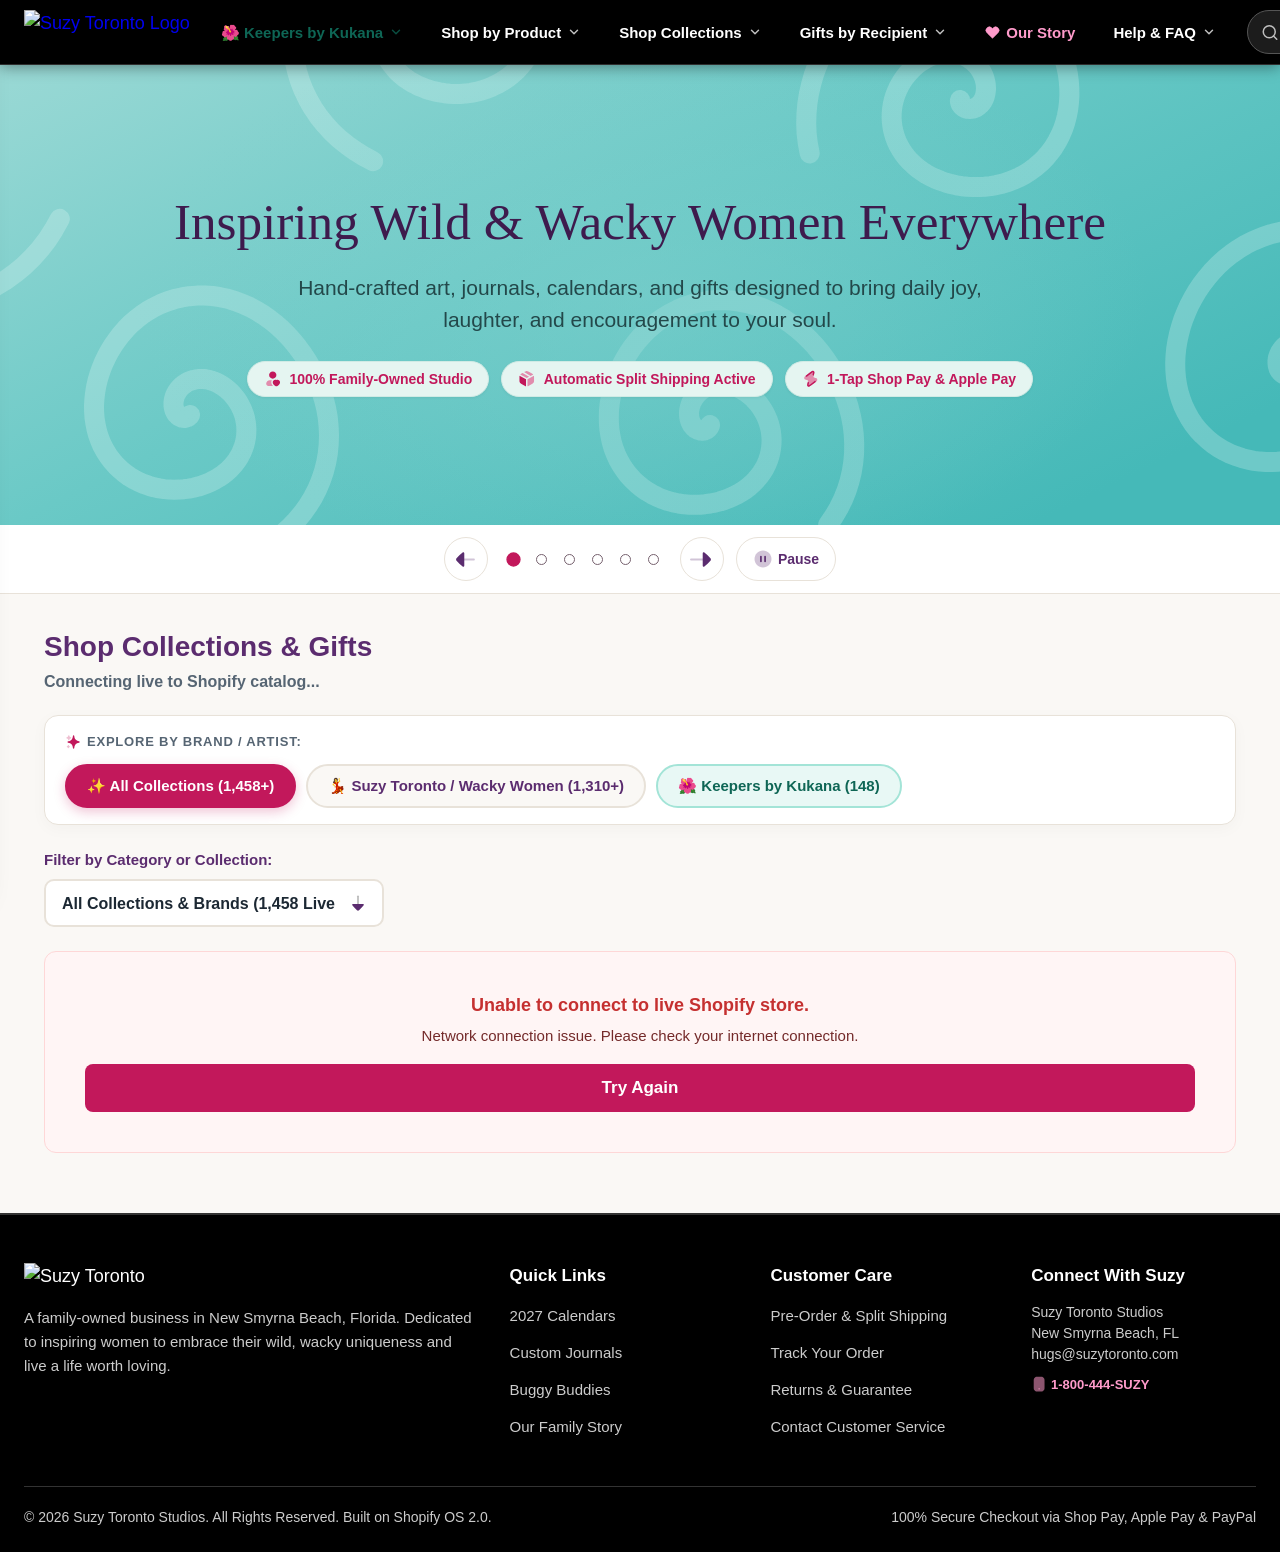
==== commit f8fc5c41: "feat: modernize Suzy Toronto storefront with live Shopify integration, SOLID architecture, security " ====
--- a/index.html
+++ b/index.html
@@ -4,6 +4,67 @@
   <meta charset="UTF-8">
   <meta name="viewport" content="width=device-width, initial-scale=1.0">
   <title>Suzy Toronto — Hand-Crafted Gifts, Calendars & Inspiration</title>
+  <meta name="description" content="Official Suzy Toronto store. Hand-crafted gifts, 2027 wall calendars, inspirational art prints, greeting cards, and drinkware created in New Smyrna Beach, Florida.">
+  <link rel="canonical" href="https://suzytoronto.com/">
+
+  <!-- Open Graph / Facebook / Pinterest -->
+  <meta property="og:type" content="website">
+  <meta property="og:url" content="https://suzytoronto.com/">
+  <meta property="og:title" content="Suzy Toronto — Hand-Crafted Gifts, Calendars & Inspiration">
+  <meta property="og:description" content="Inspiring women through art, humor, and wonderful wacky sisterhood. Shop authentic Suzy Toronto calendars, gifts, drinkware, and keepsakes.">
+  <meta property="og:image" content="https://suzytoronto.com/wp-content/uploads/2026/03/PO-LG27CAL_OPT.jpg">
+  <meta property="og:site_name" content="Suzy Toronto">
+
+  <!-- Twitter Cards -->
+  <meta name="twitter:card" content="summary_large_image">
+  <meta name="twitter:url" content="https://suzytoronto.com/">
+  <meta name="twitter:title" content="Suzy Toronto — Hand-Crafted Gifts, Calendars & Inspiration">
+  <meta name="twitter:description" content="Inspiring women through art, humor, and wonderful wacky sisterhood. Shop authentic Suzy Toronto calendars, gifts, drinkware, and keepsakes.">
+  <meta name="twitter:image" content="https://suzytoronto.com/wp-content/uploads/2026/03/PO-LG27CAL_OPT.jpg">
+
+  <!-- Content Security Policy (Ready for Google Analytics / Tag Manager) -->
+  <meta http-equiv="Content-Security-Policy" content="default-src 'self' 'unsafe-inline' https://fonts.googleapis.com; script-src 'self' 'unsafe-inline' https://www.googletagmanager.com; style-src 'self' 'unsafe-inline' https://fonts.googleapis.com; font-src 'self' https://fonts.gstatic.com data:; img-src 'self' data: https://cdn.shopify.com https://suzytoronto.com https://www.google-analytics.com https://*.google-analytics.com https://www.googletagmanager.com; connect-src 'self' https://suzy-toronto-fpkxqg4y.myshopify.com https://www.google-analytics.com https://*.google-analytics.com https://*.analytics.google.com https://*.googletagmanager.com; frame-ancestors 'none';">
+
+  <!-- Structured Data: JSON-LD -->
+  <script type="application/ld+json">
+  {
+    "@context": "https://schema.org",
+    "@graph": [
+      {
+        "@type": "Organization",
+        "@id": "https://suzytoronto.com/#organization",
+        "name": "Suzy Toronto",
+        "url": "https://suzytoronto.com",
+        "logo": "https://suzytoronto.com/wp-content/uploads/2020/02/cropped-STS_LOGO-website-header2.jpg",
+        "description": "Hand-crafted art, gifts, 2027 calendars, and uplifting inspiration for women.",
+        "address": {
+          "@type": "PostalAddress",
+          "addressLocality": "New Smyrna Beach",
+          "addressRegion": "FL",
+          "addressCountry": "US"
+        },
+        "contactPoint": {
+          "@type": "ContactPoint",
+          "telephone": "+1-800-444-7899",
+          "contactType": "Customer Service",
+          "email": "hugs@suzytoronto.com"
+        }
+      },
+      {
+        "@type": "WebSite",
+        "@id": "https://suzytoronto.com/#website",
+        "url": "https://suzytoronto.com",
+        "name": "Suzy Toronto",
+        "publisher": { "@id": "https://suzytoronto.com/#organization" },
+        "potentialAction": {
+          "@type": "SearchAction",
+          "target": "https://suzytoronto.com/?search={search_term_string}#shop",
+          "query-input": "required name=search_term_string"
+        }
+      }
+    ]
+  }
+  </script>
   <link rel="preconnect" href="https://fonts.googleapis.com">
   <link rel="preconnect" href="https://fonts.gstatic.com" crossorigin>
   <link href="https://fonts.googleapis.com/css2?family=Spicy+Rice&display=swap" rel="stylesheet">
@@ -45,65 +106,123 @@
     /* Header Navigation with Authentic Hand-Scripted Logo */
     .site-header {
       background: #000000;
-      border-bottom: 1px solid #333333;
+      border-bottom: 1px solid #2e2e2e;
       position: sticky;
       top: 0;
       z-index: 900;
-      box-shadow: 0 2px 12px rgba(0,0,0,0.04);
+      box-shadow: 0 2px 14px rgba(0, 0, 0, 0.4);
     }
 
     .nav-container {
-      max-width: 1240px;
+      max-width: 1560px;
       margin: 0 auto;
-      padding: 12px 24px;
+      padding: 10px 24px;
       display: flex;
       justify-content: space-between;
       align-items: center;
-      gap: 20px;
+      gap: 16px;
+      box-sizing: border-box;
+      min-height: 64px;
+    }
+
+    .brand-logo-link {
+      display: inline-flex;
+      align-items: center;
+      height: 44px;
+      text-decoration: none;
+      flex-shrink: 0;
     }
 
     .brand-logo-img {
-      height: 54px;
+      height: 44px;
       width: auto;
+      max-height: 44px;
+      object-fit: contain;
       display: block;
       cursor: pointer;
+      transition: opacity 0.2s ease;
+    }
+
+    .brand-logo-link:hover .brand-logo-img {
+      opacity: 0.92;
+    }
+
+    .desktop-nav {
+      display: flex;
+      align-items: center;
+      height: 44px;
     }
 
     .nav-menu {
       display: flex;
-      gap: 6px;
+      gap: 8px;
       list-style: none;
       align-items: center;
+      height: 44px;
+      margin: 0;
+      padding: 0;
     }
 
     .nav-item {
       position: relative;
+      height: 44px;
+      display: flex;
+      align-items: center;
     }
 
     .nav-link {
       font-family: var(--font-heading);
       font-weight: 700;
-      font-size: 16px;
+      font-size: 15px;
       color: #ffffff;
       text-decoration: none;
-      padding: 10px 14px;
-      min-height: 48px;
+      padding: 0 14px;
+      height: 44px;
+      box-sizing: border-box;
       display: inline-flex;
       align-items: center;
-      gap: 4px;
+      justify-content: center;
+      gap: 6px;
       border-radius: 8px;
-      transition: all 0.2s ease;
+      transition: background 0.2s ease, color 0.2s ease, border-color 0.2s ease;
       cursor: pointer;
       user-select: none;
+      white-space: nowrap;
+      line-height: 1;
+      border: 1px solid transparent;
     }
 
     .nav-link:hover, .nav-link:focus, .nav-item.open .nav-link, .nav-link.active {
       background: #2b1825;
       color: #ff9bcb;
+      border-color: rgba(255, 155, 203, 0.2);
     }
 
     .nav-link.highlight {
       color: #ff9bcb;
+    }
+
+    .nav-chevron {
+      width: 14px;
+      height: 14px;
+      flex-shrink: 0;
+      opacity: 0.75;
+      transition: transform 0.2s ease;
+      display: inline-block;
+    }
+
+    .nav-item:hover .nav-chevron,
+    .nav-item.open .nav-chevron {
+      transform: rotate(180deg);
+      opacity: 1;
+    }
+
+    .nav-story-heart {
+      width: 15px;
+      height: 15px;
+      color: #ff9bcb;
+      flex-shrink: 0;
+      display: inline-block;
     }
 
     /* Submenu Dropdown */
@@ -160,81 +279,133 @@
       display: flex;
       align-items: center;
       gap: 12px;
+      height: 44px;
+      flex-shrink: 0;
     }
 
     .nav-search-box {
       position: relative;
       display: flex;
       align-items: center;
+      height: 44px;
     }
 
     .nav-search-input {
       height: 44px;
-      padding: 0 14px 0 38px;
+      padding: 0 16px 0 40px;
       border-radius: 22px;
-      border: 1px solid #666666;
-      font-size: 15px;
-      width: 170px;
-      transition: width 0.25s ease, border-color 0.2s ease;
+      border: 1px solid #555555;
+      font-family: var(--font-body);
+      font-size: 14px;
+      width: 180px;
+      transition: width 0.25s ease, border-color 0.2s ease, box-shadow 0.2s ease;
       background: #1c1c1c;
       color: #ffffff;
+      box-sizing: border-box;
+      line-height: normal;
     }
 
     .nav-search-input:focus {
-      width: 230px;
+      width: 240px;
       border-color: #ff9bcb;
       outline: none;
-      background: #1c1c1c;
+      background: #242424;
       box-shadow: 0 0 0 3px rgba(255, 155, 203, 0.25);
     }
 
     .nav-search-icon {
       position: absolute;
-      left: 12px;
-      color: #e5e5e5;
-      font-size: 15px;
+      left: 14px;
+      top: 50%;
+      transform: translateY(-50%);
+      color: #bfbfbf;
+      display: flex;
+      align-items: center;
+      justify-content: center;
       pointer-events: none;
-    }
-
+      width: 18px;
+      height: 18px;
+    }
+
+    .nav-search-icon svg {
+      width: 18px;
+      height: 18px;
+      display: block;
+    }
+
+    /* Redesigned Premium Cart Button */
     .nav-cart-btn {
-      background: var(--suzy-magenta);
-      color: #ffffff;
-      border: none;
       height: 44px;
       padding: 0 18px;
       border-radius: 22px;
+      background: linear-gradient(135deg, #D81B60 0%, #AD1457 100%);
+      color: #ffffff;
+      border: 1px solid rgba(255, 255, 255, 0.25);
+      font-family: var(--font-heading);
       font-size: 15px;
       font-weight: 700;
+      letter-spacing: 0.2px;
       cursor: pointer;
-      display: flex;
-      align-items: center;
-      gap: 8px;
-      transition: all 0.2s ease;
+      display: inline-flex;
+      align-items: center;
+      justify-content: center;
+      gap: 9px;
+      box-shadow: 0 2px 10px rgba(194, 24, 91, 0.4);
+      transition: all 0.2s cubic-bezier(0.16, 1, 0.3, 1);
+      box-sizing: border-box;
+      white-space: nowrap;
+      user-select: none;
+      flex-shrink: 0;
     }
 
     .nav-cart-btn:hover {
-      background: var(--suzy-magenta-dark);
-      transform: scale(1.03);
+      background: linear-gradient(135deg, #E91E63 0%, #C2185B 100%);
+      box-shadow: 0 4px 16px rgba(233, 30, 99, 0.55);
+      transform: translateY(-1px);
+      border-color: rgba(255, 255, 255, 0.4);
+    }
+
+    .nav-cart-btn:active {
+      transform: translateY(0);
+      box-shadow: 0 2px 6px rgba(194, 24, 91, 0.35);
+    }
+
+    .cart-btn-icon {
+      width: 19px;
+      height: 19px;
+      flex-shrink: 0;
+      display: block;
+    }
+
+    .cart-btn-label {
+      font-weight: 700;
+      line-height: 1;
+      display: inline-block;
     }
 
     .cart-count-badge {
       background: #ffffff;
-      color: var(--suzy-magenta);
-      border-radius: 12px;
-      padding: 1px 7px;
-      font-size: 13px;
+      color: #C2185B;
+      font-family: var(--font-heading);
+      font-size: 12px;
       font-weight: 800;
+      min-width: 22px;
+      height: 22px;
+      padding: 0 6px;
+      border-radius: 11px;
+      display: inline-flex;
+      align-items: center;
+      justify-content: center;
+      line-height: 1;
+      box-shadow: 0 1px 3px rgba(0, 0, 0, 0.25);
+      flex-shrink: 0;
+      box-sizing: border-box;
     }
 
     .nav-search-input::placeholder,
     .mobile-search-input::placeholder {
       color: #bfbfbf;
       opacity: 1;
-    }
-
-    .nav-search-icon {
-      display: flex;
-      align-items: center;
     }
 
     .site-header :is(a, button):focus-visible,
@@ -961,10 +1132,297 @@
       max-height: 90vh;
       border-radius: 16px;
       overflow-y: auto;
+      scrollbar-gutter: stable;
+      scrollbar-width: thin;
+      scrollbar-color: var(--suzy-magenta) #f5eee8;
       padding: 32px;
       position: relative;
       box-shadow: 0 25px 50px -12px rgba(0, 0, 0, 0.25);
       border: 1px solid var(--suzy-border);
+    }
+
+    .modal-content::-webkit-scrollbar {
+      width: 10px;
+      height: 10px;
+      display: block;
+    }
+
+    .modal-content::-webkit-scrollbar-track {
+      background: #f5eee8;
+      border-radius: 6px;
+    }
+
+    .modal-content::-webkit-scrollbar-thumb {
+      background: var(--suzy-magenta);
+      border-radius: 6px;
+      border: 2px solid #f5eee8;
+    }
+
+    .modal-content::-webkit-scrollbar-thumb:hover {
+      background: var(--suzy-purple);
+    }
+
+    /* Modal Floating Scroll Prompt */
+    .modal-scroll-cue {
+      position: sticky;
+      bottom: -32px;
+      left: -32px;
+      right: -32px;
+      width: calc(100% + 64px);
+      margin-top: 16px;
+      padding: 12px 20px;
+      background: linear-gradient(to top, rgba(255, 255, 255, 0.98) 75%, rgba(255, 255, 255, 0));
+      display: none;
+      align-items: center;
+      justify-content: center;
+      gap: 8px;
+      color: var(--suzy-magenta);
+      font-weight: 700;
+      font-size: 14px;
+      cursor: pointer;
+      z-index: 10;
+      border-bottom-left-radius: 16px;
+      border-bottom-right-radius: 16px;
+      box-shadow: 0 -4px 12px rgba(0,0,0,0.03);
+      user-select: none;
+    }
+
+    .modal-scroll-cue.visible {
+      display: flex;
+    }
+
+    .modal-scroll-cue:hover {
+      color: var(--suzy-purple);
+      background: linear-gradient(to top, #ffffff 85%, rgba(255, 255, 255, 0));
+    }
+
+    .modal-scroll-cue .pika-icon {
+      width: 18px;
+      height: 18px;
+      animation: cueBounce 1.5s infinite;
+    }
+
+    @keyframes cueBounce {
+      0%, 100% { transform: translateY(0); }
+      50% { transform: translateY(4px); }
+    }
+
+    /* Product Description Scroll Box */
+    .modal-desc-box {
+      border: 1.5px solid #E8E2D9;
+      border-radius: 10px;
+      background: #FAF8F5;
+      padding: 12px 14px;
+      margin: 12px 0 16px 0;
+    }
+
+    .modal-desc-header {
+      display: flex;
+      justify-content: space-between;
+      align-items: center;
+      margin-bottom: 8px;
+      padding-bottom: 6px;
+      border-bottom: 1px solid #EDE6DC;
+    }
+
+    .modal-desc-title {
+      font-size: 12px;
+      font-weight: 700;
+      text-transform: uppercase;
+      letter-spacing: 0.05em;
+      color: var(--suzy-purple);
+    }
+
+    .modal-desc-badge {
+      font-size: 12px;
+      font-weight: 700;
+      color: var(--suzy-magenta);
+      background: rgba(194, 24, 91, 0.08);
+      padding: 3px 10px;
+      border-radius: 12px;
+      display: inline-flex;
+      align-items: center;
+      gap: 5px;
+      transition: opacity 0.2s ease;
+    }
+
+    .modal-desc-badge .pika-icon {
+      width: 12px;
+      height: 12px;
+    }
+
+    .modal-desc-content {
+      font-size: 15px;
+      line-height: 1.6;
+      color: var(--suzy-text);
+      max-height: 180px;
+      overflow-y: scroll; /* ALWAYS show scrollbar so user sees track */
+      scrollbar-width: thin;
+      scrollbar-color: var(--suzy-magenta) #FAF8F5;
+      padding-right: 8px;
+    }
+
+    .modal-desc-content::-webkit-scrollbar {
+      width: 8px;
+      display: block;
+    }
+
+    .modal-desc-content::-webkit-scrollbar-track {
+      background: #EDE6DC;
+      border-radius: 4px;
+    }
+
+    .modal-desc-content::-webkit-scrollbar-thumb {
+      background: var(--suzy-magenta);
+      border-radius: 4px;
+    }
+
+    /* Sub-Brand Switcher & Kukana Spotlight Banner */
+    .brand-switcher-wrapper {
+      margin-bottom: 24px;
+      padding: 16px 20px;
+      background: #FFFFFF;
+      border: 1px solid var(--suzy-border);
+      border-radius: 14px;
+      box-shadow: 0 4px 16px rgba(0,0,0,0.03);
+    }
+
+    .brand-switcher-label {
+      font-size: 13px;
+      font-weight: 700;
+      text-transform: uppercase;
+      letter-spacing: 0.06em;
+      color: var(--suzy-text-muted);
+      margin-bottom: 12px;
+      display: flex;
+      align-items: center;
+      gap: 6px;
+    }
+
+    .brand-switcher-pills {
+      display: flex;
+      flex-wrap: wrap;
+      gap: 10px;
+    }
+
+    .brand-pill {
+      display: inline-flex;
+      align-items: center;
+      gap: 8px;
+      padding: 10px 20px;
+      border-radius: 30px;
+      font-size: 15px;
+      font-weight: 700;
+      border: 2px solid #E8E2D9;
+      background: #FAF8F5;
+      color: var(--suzy-purple);
+      cursor: pointer;
+      transition: all 0.2s ease;
+      min-height: 44px;
+    }
+
+    .brand-pill:hover {
+      border-color: var(--suzy-magenta);
+      color: var(--suzy-magenta);
+      background: #FFF;
+      transform: translateY(-1px);
+    }
+
+    .brand-pill.active {
+      background: var(--suzy-magenta);
+      border-color: var(--suzy-magenta);
+      color: #FFFFFF;
+      box-shadow: 0 4px 12px rgba(194, 24, 91, 0.25);
+    }
+
+    .brand-pill.kukana-pill {
+      color: var(--suzy-teal);
+      border-color: #A3E4D7;
+      background: #E8F8F5;
+    }
+
+    .brand-pill.kukana-pill:hover {
+      border-color: var(--suzy-teal);
+      background: #D1F2EB;
+      color: var(--suzy-teal);
+    }
+
+    .brand-pill.kukana-pill.active {
+      background: var(--suzy-teal);
+      border-color: var(--suzy-teal);
+      color: #FFFFFF;
+      box-shadow: 0 4px 12px rgba(14, 102, 85, 0.25);
+    }
+
+    /* Kukana Spotlight Banner */
+    .kukana-spotlight-card {
+      margin-bottom: 24px;
+      padding: 24px 28px;
+      background: linear-gradient(135deg, #E8F8F5 0%, #D1F2EB 100%);
+      border: 2px solid #A3E4D7;
+      border-radius: 16px;
+      box-shadow: 0 6px 20px rgba(14, 102, 85, 0.08);
+      position: relative;
+      overflow: hidden;
+    }
+
+    .kukana-spotlight-badge {
+      display: inline-flex;
+      align-items: center;
+      gap: 6px;
+      padding: 4px 12px;
+      border-radius: 20px;
+      background: var(--suzy-teal);
+      color: #FFFFFF;
+      font-size: 12px;
+      font-weight: 800;
+      text-transform: uppercase;
+      letter-spacing: 0.06em;
+      margin-bottom: 10px;
+    }
+
+    .kukana-spotlight-badge .pika-icon {
+      width: 14px;
+      height: 14px;
+    }
+
+    .kukana-spotlight-title {
+      font-family: var(--font-heading);
+      font-size: 24px;
+      color: #0B5345;
+      margin-bottom: 8px;
+    }
+
+    .kukana-spotlight-text {
+      font-size: 15px;
+      line-height: 1.6;
+      color: #114B3E;
+      max-width: 900px;
+      margin-bottom: 14px;
+    }
+
+    .kukana-spotlight-tags {
+      display: flex;
+      flex-wrap: wrap;
+      gap: 8px;
+      font-size: 13px;
+      font-weight: 700;
+      color: var(--suzy-teal);
+    }
+
+    .kukana-spotlight-tag-pill {
+      background: #FFFFFF;
+      padding: 6px 14px;
+      border-radius: 12px;
+      border: 1px solid #A3E4D7;
+      cursor: pointer;
+      transition: all 0.15s ease;
+      color: #0E6655;
+    }
+
+    .kukana-spotlight-tag-pill:hover {
+      background: var(--suzy-teal);
+      color: #FFFFFF;
     }
 
     .modal-close {
@@ -1241,47 +1699,47 @@
     .mobile-menu-toggle {
       display: none;
       background: transparent;
-      border: 1px solid #666666;
+      border: 1px solid #555555;
       width: 44px;
       height: 44px;
       border-radius: 8px;
       cursor: pointer;
-      flex-direction: column;
+      align-items: center;
       justify-content: center;
-      align-items: center;
-      gap: 5px;
-      padding: 9px;
+      padding: 0;
       color: #ffffff;
       transition: all 0.15s ease;
       flex-shrink: 0;
+      box-sizing: border-box;
     }
 
     .mobile-menu-toggle:hover, .mobile-menu-toggle:focus {
       background: #2b1825;
       border-color: #ff9bcb;
-    }
-
-
+      color: #ff9bcb;
+    }
 
     .mobile-search-toggle {
       display: none;
       background: #1c1c1c;
-      border: 1px solid #666666;
-      width: 42px;
-      height: 42px;
-      border-radius: 50%;
+      border: 1px solid #555555;
+      width: 44px;
+      height: 44px;
+      border-radius: 22px;
       cursor: pointer;
-      font-size: 16px;
       align-items: center;
       justify-content: center;
+      padding: 0;
       color: #ffffff;
       transition: all 0.15s ease;
       flex-shrink: 0;
+      box-sizing: border-box;
     }
 
     .mobile-search-toggle:hover, .mobile-search-toggle:focus {
       background: #2b1825;
       border-color: #ff9bcb;
+      color: #ff9bcb;
     }
 
     /* Expandable Mobile Search Bar */
@@ -1584,18 +2042,18 @@
        COMPREHENSIVE RESPONSIVE DESIGN BREAKPOINTS
        =================================================== */
 
-    /* Tablet & Smaller Laptops (max-width: 992px) */
-    @media (max-width: 992px) {
+    /* Tablet & Laptops with Limited Width (max-width: 1200px) */
+    @media (max-width: 1200px) {
       .desktop-nav {
         display: none !important;
       }
 
       .mobile-menu-toggle {
-        display: flex !important;
+        display: inline-flex !important;
       }
 
       .mobile-search-toggle {
-        display: flex !important;
+        display: inline-flex !important;
       }
 
       .nav-search-box {
@@ -1852,23 +2310,20 @@
       }
 
       .brand-logo-img {
-        height: 38px;
+        height: 40px;
+        max-height: 40px;
       }
 
       .nav-cart-btn {
-        padding: 0 10px;
-        gap: 4px;
+        height: 44px;
+        padding: 0 12px;
+        gap: 6px;
         font-size: 14px;
-        min-width: 44px;
         justify-content: center;
       }
 
       .cart-btn-label {
         display: none;
-      }
-
-      .cart-btn-icon-only {
-        display: inline;
       }
 
       .product-grid {
@@ -1969,11 +2424,7 @@
     }
     .shop-hero .hero-badge .pika-icon { color: #C2185B; }
     .dropdown-link .pika-icon, .mobile-accordion-content .pika-icon { width: 22px; height: 22px; }
-    .nav-link > .pika-icon:last-child, .acc-chevron .pika-icon { width: 15px; height: 15px; }
-    .mobile-menu-toggle { padding: 8px; }
-    .mobile-menu-toggle .pika-icon { width: 25px; height: 25px; }
-    .nav-search-icon .pika-icon, .mobile-search-toggle .pika-icon { width: 21px; height: 21px; }
-    .cart-btn-icon-only .pika-icon { width: 21px; height: 21px; }
+    .nav-search-icon svg, .mobile-search-toggle svg { width: 19px; height: 19px; }
     .bottom-icon { display: flex; align-items: center; justify-content: center; }
     .bottom-icon .pika-icon { width: 24px; height: 24px; }
     .cart-empty-state > span .pika-icon { width: 56px; height: 56px; color: var(--suzy-magenta); }
@@ -1997,7 +2448,7 @@
     <div class="nav-container">
       <!-- Mobile Hamburger Toggle Button -->
       <button class="mobile-menu-toggle" id="mobileMenuBtn" aria-label="Open Navigation Menu" onclick="toggleMobileNav()">
-        <svg class="pika-icon" viewBox="0 0 24 24" aria-hidden="true" focusable="false"><use href="assets/icons/pika-duo-solid.svg#sidebar-menu"></use></svg>
+        <svg viewBox="0 0 24 24" width="22" height="22" fill="none" stroke="currentColor" stroke-width="2" stroke-linecap="round" stroke-linejoin="round" aria-hidden="true"><line x1="3" y1="12" x2="21" y2="12"></line><line x1="3" y1="6" x2="21" y2="6"></line><line x1="3" y1="18" x2="21" y2="18"></line></svg>
       </button>
 
       <a href="javascript:void(0)" onclick="navigateTo('shop')" class="brand-logo-link" title="Suzy Toronto Home">
@@ -2007,42 +2458,96 @@
       <nav class="desktop-nav" aria-label="Main Navigation">
         <ul class="nav-menu">
           
-          <!-- 1. Shop by Product Dropdown -->
+          <!-- 1. KUKANA SUB-BRAND DROPDOWN (Dedicated Sub-Brand) -->
           <li class="nav-item">
-            <a href="javascript:void(0)" class="nav-link">Shop by Product <svg class="pika-icon" viewBox="0 0 24 24" aria-hidden="true" focusable="false"><use href="assets/icons/pika-duo-solid.svg#arrow-down"></use></svg></a>
+            <a href="javascript:void(0)" class="nav-link" style="color: var(--suzy-teal); font-weight: 800;">
+              <span>🌺 Keepers by Kukana</span>
+              <svg class="nav-chevron" viewBox="0 0 24 24" fill="none" stroke="currentColor" stroke-width="2.5" stroke-linecap="round" stroke-linejoin="round" aria-hidden="true"><polyline points="6 9 12 15 18 9"></polyline></svg>
+            </a>
             <ul class="nav-dropdown">
-              <li><a href="javascript:void(0)" onclick="navigateTo('shop', 'calendars')" class="dropdown-link"><svg class="pika-icon" viewBox="0 0 24 24" aria-hidden="true" focusable="false"><use href="assets/icons/pika-duo-solid.svg#calendar-default"></use></svg> 2027 Calendars & Planners</a></li>
-              <li><a href="javascript:void(0)" onclick="navigateTo('shop', 'art-prints')" class="dropdown-link"><svg class="pika-icon" viewBox="0 0 24 24" aria-hidden="true" focusable="false"><use href="assets/icons/pika-duo-solid.svg#photo-image-default"></use></svg> 8x10 Matted Art Prints</a></li>
-              <li><a href="javascript:void(0)" onclick="navigateTo('shop', 'buggy-buddies')" class="dropdown-link"><svg class="pika-icon" viewBox="0 0 24 24" aria-hidden="true" focusable="false"><use href="assets/icons/pika-duo-solid.svg#shopping-cart"></use></svg> Buggy Buddies Keychains</a></li>
-              <li><a href="javascript:void(0)" onclick="navigateTo('shop', 'drinkware')" class="dropdown-link"><svg class="pika-icon" viewBox="0 0 24 24" aria-hidden="true" focusable="false"><use href="assets/icons/pika-duo-solid.svg#coffee-cup-01"></use></svg> Stainless Tumblers & Coasters</a></li>
-              <li><a href="javascript:void(0)" onclick="navigateTo('shop', 'journals')" class="dropdown-link"><svg class="pika-icon" viewBox="0 0 24 24" aria-hidden="true" focusable="false"><use href="assets/icons/pika-duo-solid.svg#file02-default"></use></svg> Notebooks & Journals (+NameDrop)</a></li>
-              <li><a href="javascript:void(0)" onclick="navigateTo('shop', 'stationery')" class="dropdown-link"><svg class="pika-icon" viewBox="0 0 24 24" aria-hidden="true" focusable="false"><use href="assets/icons/pika-duo-solid.svg#pencil-edit"></use></svg> Post-It Sticky Notes & Memo Pads</a></li>
-              <li><a href="javascript:void(0)" onclick="navigateTo('shop', 'bookmarks')" class="dropdown-link"><svg class="pika-icon" viewBox="0 0 24 24" aria-hidden="true" focusable="false"><use href="assets/icons/pika-duo-solid.svg#bookmark-default"></use></svg> Bookmarks & Bag Tags</a></li>
+              <li><a href="javascript:void(0)" onclick="ShopifyStore.filterBrand('kukana')" class="dropdown-link"><svg class="pika-icon" viewBox="0 0 24 24"><use href="assets/icons/pika-duo-solid.svg#sparkle-ai-01"></use></svg> <strong>All Keepers by Kukana (148 Items)</strong></a></li>
+              <li><a href="javascript:void(0)" onclick="ShopifyStore.filterCategory('kukana:cards')" class="dropdown-link"><svg class="pika-icon" viewBox="0 0 24 24"><use href="assets/icons/pika-duo-solid.svg#mail-default"></use></svg> Kukana Greeting Cards (47)</a></li>
+              <li><a href="javascript:void(0)" onclick="ShopifyStore.filterCategory('kukana:prints')" class="dropdown-link"><svg class="pika-icon" viewBox="0 0 24 24"><use href="assets/icons/pika-duo-solid.svg#photo-image-default"></use></svg> Kukana 5x7 Art Prints &amp; Easels (39)</a></li>
+              <li><a href="javascript:void(0)" onclick="ShopifyStore.filterCategory('kukana:snack-mats')" class="dropdown-link"><svg class="pika-icon" viewBox="0 0 24 24"><use href="assets/icons/pika-duo-solid.svg#coffee-cup-01"></use></svg> Kukana Snack Mats &amp; Mouse Pads (26)</a></li>
+              <li><a href="javascript:void(0)" onclick="ShopifyStore.filterCategory('kukana:coasters')" class="dropdown-link"><svg class="pika-icon" viewBox="0 0 24 24"><use href="assets/icons/pika-duo-solid.svg#circle-check"></use></svg> Kukana Drink Coasters (13)</a></li>
+              <li><a href="javascript:void(0)" onclick="ShopifyStore.filterCategory('kukana:notecards')" class="dropdown-link"><svg class="pika-icon" viewBox="0 0 24 24"><use href="assets/icons/pika-duo-solid.svg#pencil-edit"></use></svg> Kukana Blank Note Cards (15)</a></li>
+              <li><a href="javascript:void(0)" onclick="ShopifyStore.filterCategory('kukana:memopads')" class="dropdown-link"><svg class="pika-icon" viewBox="0 0 24 24"><use href="assets/icons/pika-duo-solid.svg#file02-default"></use></svg> Kukana Memo Pads w/ Magnet (8)</a></li>
+              <li><a href="javascript:void(0)" onclick="ShopifyStore.filterCategory('kukana:uplifting')" class="dropdown-link"><svg class="pika-icon" viewBox="0 0 24 24"><use href="assets/icons/pika-duo-solid.svg#star"></use></svg> Encouraging &amp; Uplifting Words (31)</a></li>
+              <li><a href="javascript:void(0)" onclick="ShopifyStore.filterCategory('kukana:gifts')" class="dropdown-link"><svg class="pika-icon" viewBox="0 0 24 24"><use href="assets/icons/pika-duo-solid.svg#gift-default"></use></svg> Kukana Family &amp; Friends Gifts (50+)</a></li>
             </ul>
           </li>
 
-          <!-- 2. Shop by Theme Dropdown -->
+          <!-- 2. Shop by Product Dropdown (Complete Original Taxonomy) -->
           <li class="nav-item">
-            <a href="javascript:void(0)" class="nav-link">Shop by Theme <svg class="pika-icon" viewBox="0 0 24 24" aria-hidden="true" focusable="false"><use href="assets/icons/pika-duo-solid.svg#arrow-down"></use></svg></a>
-            <ul class="nav-dropdown">
-              <li><a href="javascript:void(0)" onclick="navigateToTheme('wild-women')" class="dropdown-link"><svg class="pika-icon" viewBox="0 0 24 24" aria-hidden="true" focusable="false"><use href="assets/icons/pika-duo-solid.svg#sparkle-ai-01"></use></svg> Wild Women & Goddesses</a></li>
-              <li><a href="javascript:void(0)" onclick="navigateToTheme('sisterhood')" class="dropdown-link"><svg class="pika-icon" viewBox="0 0 24 24" aria-hidden="true" focusable="false"><use href="assets/icons/pika-duo-solid.svg#user-love-heart"></use></svg> Kindred Spirits & Sisterhood</a></li>
-              <li><a href="javascript:void(0)" onclick="navigateToTheme('faith')" class="dropdown-link"><svg class="pika-icon" viewBox="0 0 24 24" aria-hidden="true" focusable="false"><use href="assets/icons/pika-duo-solid.svg#star"></use></svg> Faith & Inspiration</a></li>
-              <li><a href="javascript:void(0)" onclick="navigateToTheme('office-humor')" class="dropdown-link"><svg class="pika-icon" viewBox="0 0 24 24" aria-hidden="true" focusable="false"><use href="assets/icons/pika-duo-solid.svg#building-apartment-two"></use></svg> Work & Daily Humor</a></li>
-              <li><a href="javascript:void(0)" onclick="navigateToTheme('gifts-under-10')" class="dropdown-link"><svg class="pika-icon" viewBox="0 0 24 24" aria-hidden="true" focusable="false"><use href="assets/icons/pika-duo-solid.svg#gift-default"></use></svg> Stocking Stuffers Under $10</a></li>
+            <a href="javascript:void(0)" class="nav-link">Shop by Product <svg class="nav-chevron" viewBox="0 0 24 24" fill="none" stroke="currentColor" stroke-width="2.5" stroke-linecap="round" stroke-linejoin="round" aria-hidden="true"><polyline points="6 9 12 15 18 9"></polyline></svg></a>
+            <ul class="nav-dropdown" style="max-height: 480px; overflow-y: auto;">
+              <li><a href="javascript:void(0)" onclick="ShopifyStore.filterCategory('Calendars & Planners')" class="dropdown-link"><svg class="pika-icon" viewBox="0 0 24 24"><use href="assets/icons/pika-duo-solid.svg#calendar-default"></use></svg> 2027 Calendars &amp; Planners (Pre-Orders)</a></li>
+              <li><a href="javascript:void(0)" onclick="ShopifyStore.filterCategory('Art Prints')" class="dropdown-link"><svg class="pika-icon" viewBox="0 0 24 24"><use href="assets/icons/pika-duo-solid.svg#photo-image-default"></use></svg> Matted Art Prints &amp; Easels (248)</a></li>
+              <li><a href="javascript:void(0)" onclick="ShopifyStore.filterCategory('Greeting Cards')" class="dropdown-link"><svg class="pika-icon" viewBox="0 0 24 24"><use href="assets/icons/pika-duo-solid.svg#mail-default"></use></svg> Greeting Cards (213)</a></li>
+              <li><a href="javascript:void(0)" onclick="ShopifyStore.filterCategory('Coasters')" class="dropdown-link"><svg class="pika-icon" viewBox="0 0 24 24"><use href="assets/icons/pika-duo-solid.svg#coffee-cup-01"></use></svg> Drink Coasters &amp; Car Coasters (157)</a></li>
+              <li><a href="javascript:void(0)" onclick="ShopifyStore.filterCategory('Mouse Pads')" class="dropdown-link"><svg class="pika-icon" viewBox="0 0 24 24"><use href="assets/icons/pika-duo-solid.svg#computer-desktop"></use></svg> Mouse Pads &amp; Mats (93)</a></li>
+              <li><a href="javascript:void(0)" onclick="ShopifyStore.filterCategory('Key Chains')" class="dropdown-link"><svg class="pika-icon" viewBox="0 0 24 24"><use href="assets/icons/pika-duo-solid.svg#shopping-cart"></use></svg> Key Chains &amp; Buggy Buddies (97)</a></li>
+              <li><a href="javascript:void(0)" onclick="ShopifyStore.filterCategory('Magnets')" class="dropdown-link"><svg class="pika-icon" viewBox="0 0 24 24"><use href="assets/icons/pika-duo-solid.svg#star"></use></svg> Acrylic Magnets (87)</a></li>
+              <li><a href="javascript:void(0)" onclick="ShopifyStore.filterCategory('Apparel')" class="dropdown-link"><svg class="pika-icon" viewBox="0 0 24 24"><use href="assets/icons/pika-duo-solid.svg#sparkle-ai-01"></use></svg> Apparel &amp; Limited Edition Tees (69)</a></li>
+              <li><a href="javascript:void(0)" onclick="ShopifyStore.filterCategory('Luggage Tags')" class="dropdown-link"><svg class="pika-icon" viewBox="0 0 24 24"><use href="assets/icons/pika-duo-solid.svg#package-01"></use></svg> Luggage Tags &amp; Bag Tags (67)</a></li>
+              <li><a href="javascript:void(0)" onclick="ShopifyStore.filterCategory('Note Cards')" class="dropdown-link"><svg class="pika-icon" viewBox="0 0 24 24"><use href="assets/icons/pika-duo-solid.svg#file02-default"></use></svg> Blank Note Cards &amp; Sets (64)</a></li>
+              <li><a href="javascript:void(0)" onclick="ShopifyStore.filterCategory('Bookmarks')" class="dropdown-link"><svg class="pika-icon" viewBox="0 0 24 24"><use href="assets/icons/pika-duo-solid.svg#bookmark-default"></use></svg> Laminated Bookmarks (46)</a></li>
+              <li><a href="javascript:void(0)" onclick="ShopifyStore.filterCategory('Memo Pads')" class="dropdown-link"><svg class="pika-icon" viewBox="0 0 24 24"><use href="assets/icons/pika-duo-solid.svg#pencil-edit"></use></svg> Memo Pads &amp; Sticky Notes (47)</a></li>
+              <li><a href="javascript:void(0)" onclick="ShopifyStore.filterCategory('Drawstring Backpacks')" class="dropdown-link"><svg class="pika-icon" viewBox="0 0 24 24"><use href="assets/icons/pika-duo-solid.svg#purse-bag"></use></svg> Backpacks &amp; Canvas Totes (28)</a></li>
+              <li><a href="javascript:void(0)" onclick="ShopifyStore.filterCategory('Drinkware')" class="dropdown-link"><svg class="pika-icon" viewBox="0 0 24 24"><use href="assets/icons/pika-duo-solid.svg#coffee-cup-01"></use></svg> Stainless Can Cooler Tumblers (19)</a></li>
+              <li><a href="javascript:void(0)" onclick="ShopifyStore.filterCategory('Journals & Notebooks')" class="dropdown-link"><svg class="pika-icon" viewBox="0 0 24 24"><use href="assets/icons/pika-duo-solid.svg#file02-default"></use></svg> Notebooks &amp; Journals (+NameDrop)</a></li>
+              <li><a href="javascript:void(0)" onclick="ShopifyStore.filterCategory('Canvas Wall Art')" class="dropdown-link"><svg class="pika-icon" viewBox="0 0 24 24"><use href="assets/icons/pika-duo-solid.svg#photo-image-default"></use></svg> 32"x32" Canvas Wall Art (12)</a></li>
+              <li><a href="javascript:void(0)" onclick="ShopifyStore.filterCategory('Recipe Cards')" class="dropdown-link"><svg class="pika-icon" viewBox="0 0 24 24"><use href="assets/icons/pika-duo-solid.svg#bookmark-default"></use></svg> Recipe Cards 18-Pack (12)</a></li>
+              <li><a href="javascript:void(0)" onclick="ShopifyStore.filterCategory('Books')" class="dropdown-link"><svg class="pika-icon" viewBox="0 0 24 24"><use href="assets/icons/pika-duo-solid.svg#bookmark-default"></use></svg> Books by Suzy Toronto (10)</a></li>
             </ul>
           </li>
 
-          <!-- 3. FULL-PAGE ABOUT & FAMILY STORY -->
+          <!-- 3. Shop by Theme / Collection Dropdown -->
+          <li class="nav-item">
+            <a href="javascript:void(0)" class="nav-link">Shop Collections <svg class="nav-chevron" viewBox="0 0 24 24" fill="none" stroke="currentColor" stroke-width="2.5" stroke-linecap="round" stroke-linejoin="round" aria-hidden="true"><polyline points="6 9 12 15 18 9"></polyline></svg></a>
+            <ul class="nav-dropdown" style="max-height: 480px; overflow-y: auto;">
+              <li><a href="javascript:void(0)" onclick="ShopifyStore.filterCategory('col:quilt')" class="dropdown-link"><svg class="pika-icon" viewBox="0 0 24 24"><use href="assets/icons/pika-duo-solid.svg#sparkle-ai-01"></use></svg> Quilt &amp; Fabric Collection (79)</a></li>
+              <li><a href="javascript:void(0)" onclick="ShopifyStore.filterCategory('col:tingleboots')" class="dropdown-link"><svg class="pika-icon" viewBox="0 0 24 24"><use href="assets/icons/pika-duo-solid.svg#star"></use></svg> TingleBoots Country Collection (77)</a></li>
+              <li><a href="javascript:void(0)" onclick="ShopifyStore.filterCategory('col:mermaids')" class="dropdown-link"><svg class="pika-icon" viewBox="0 0 24 24"><use href="assets/icons/pika-duo-solid.svg#sparkle-ai-01"></use></svg> Mermaids &amp; Divas of the Deep (51)</a></li>
+              <li><a href="javascript:void(0)" onclick="ShopifyStore.filterCategory('col:christmas')" class="dropdown-link"><svg class="pika-icon" viewBox="0 0 24 24"><use href="assets/icons/pika-duo-solid.svg#gift-default"></use></svg> Christmas &amp; Holiday Collection (37)</a></li>
+              <li><a href="javascript:void(0)" onclick="ShopifyStore.filterCategory('col:american')" class="dropdown-link"><svg class="pika-icon" viewBox="0 0 24 24"><use href="assets/icons/pika-duo-solid.svg#star"></use></svg> PROUD to be an AMERICAN (23)</a></li>
+              <li><a href="javascript:void(0)" onclick="ShopifyStore.filterCategory('col:goddesses')" class="dropdown-link"><svg class="pika-icon" viewBox="0 0 24 24"><use href="assets/icons/pika-duo-solid.svg#user-love-heart"></use></svg> Gathering of the Goddesses (22)</a></li>
+              <li><a href="javascript:void(0)" onclick="ShopifyStore.filterCategory('col:chocolate')" class="dropdown-link"><svg class="pika-icon" viewBox="0 0 24 24"><use href="assets/icons/pika-duo-solid.svg#coffee-cup-01"></use></svg> Chocolate Lovers Collection (21)</a></li>
+              <li><a href="javascript:void(0)" onclick="ShopifyStore.filterCategory('col:pickleball')" class="dropdown-link"><svg class="pika-icon" viewBox="0 0 24 24"><use href="assets/icons/pika-duo-solid.svg#circle-check"></use></svg> Pickleball Passion Collection (14)</a></li>
+              <li><a href="javascript:void(0)" onclick="ShopifyStore.filterCategory('col:pink-ribbon')" class="dropdown-link"><svg class="pika-icon" viewBox="0 0 24 24"><use href="assets/icons/pika-duo-solid.svg#heart"></use></svg> Pink Ribbon Sisterhood (13)</a></li>
+              <li><a href="javascript:void(0)" onclick="ShopifyStore.filterCategory('col:pets')" class="dropdown-link"><svg class="pika-icon" viewBox="0 0 24 24"><use href="assets/icons/pika-duo-solid.svg#heart"></use></svg> Pet Lovers (Cats &amp; Dogs) (24)</a></li>
+              <li><a href="javascript:void(0)" onclick="ShopifyStore.filterCategory('col:irish')" class="dropdown-link"><svg class="pika-icon" viewBox="0 0 24 24"><use href="assets/icons/pika-duo-solid.svg#star"></use></svg> Irish / Celtic Heritage (16)</a></li>
+              <li><a href="javascript:void(0)" onclick="ShopifyStore.filterCategory('col:birthday')" class="dropdown-link"><svg class="pika-icon" viewBox="0 0 24 24"><use href="assets/icons/pika-duo-solid.svg#gift-default"></use></svg> Birthday of the Month (14)</a></li>
+            </ul>
+          </li>
+
+          <!-- 4. Shop by Recipient Dropdown -->
+          <li class="nav-item">
+            <a href="javascript:void(0)" class="nav-link">Gifts by Recipient <svg class="nav-chevron" viewBox="0 0 24 24" fill="none" stroke="currentColor" stroke-width="2.5" stroke-linecap="round" stroke-linejoin="round" aria-hidden="true"><polyline points="6 9 12 15 18 9"></polyline></svg></a>
+            <ul class="nav-dropdown">
+              <li><a href="javascript:void(0)" onclick="ShopifyStore.filterCategory('rec:friend')" class="dropdown-link"><svg class="pika-icon" viewBox="0 0 24 24"><use href="assets/icons/pika-duo-solid.svg#user-love-heart"></use></svg> Best Girlfriends &amp; Friends (59)</a></li>
+              <li><a href="javascript:void(0)" onclick="ShopifyStore.filterCategory('rec:mother')" class="dropdown-link"><svg class="pika-icon" viewBox="0 0 24 24"><use href="assets/icons/pika-duo-solid.svg#heart"></use></svg> Mother / Mom Gifts (28)</a></li>
+              <li><a href="javascript:void(0)" onclick="ShopifyStore.filterCategory('rec:daughter')" class="dropdown-link"><svg class="pika-icon" viewBox="0 0 24 24"><use href="assets/icons/pika-duo-solid.svg#sparkle-ai-01"></use></svg> Daughter Gifts (26)</a></li>
+              <li><a href="javascript:void(0)" onclick="ShopifyStore.filterCategory('rec:sister')" class="dropdown-link"><svg class="pika-icon" viewBox="0 0 24 24"><use href="assets/icons/pika-duo-solid.svg#user-love-heart"></use></svg> Sister Gifts (13)</a></li>
+              <li><a href="javascript:void(0)" onclick="ShopifyStore.filterCategory('rec:father')" class="dropdown-link"><svg class="pika-icon" viewBox="0 0 24 24"><use href="assets/icons/pika-duo-solid.svg#star"></use></svg> Father / Dad Gifts (14)</a></li>
+              <li><a href="javascript:void(0)" onclick="ShopifyStore.filterCategory('rec:son')" class="dropdown-link"><svg class="pika-icon" viewBox="0 0 24 24"><use href="assets/icons/pika-duo-solid.svg#star"></use></svg> Son Gifts (11)</a></li>
+              <li><a href="javascript:void(0)" onclick="ShopifyStore.filterCategory('rec:grandchildren')" class="dropdown-link"><svg class="pika-icon" viewBox="0 0 24 24"><use href="assets/icons/pika-duo-solid.svg#gift-default"></use></svg> Grandchildren &amp; Granddaughter (13)</a></li>
+              <li><a href="javascript:void(0)" onclick="ShopifyStore.filterCategory('rec:husband')" class="dropdown-link"><svg class="pika-icon" viewBox="0 0 24 24"><use href="assets/icons/pika-duo-solid.svg#building-apartment-two"></use></svg> Husband &amp; Mighty Men (11)</a></li>
+              <li><a href="javascript:void(0)" onclick="ShopifyStore.filterCategory('rec:family')" class="dropdown-link"><svg class="pika-icon" viewBox="0 0 24 24"><use href="assets/icons/pika-duo-solid.svg#users"></use></svg> Extended Family (12)</a></li>
+            </ul>
+          </li>
+
+          <!-- 5. FULL-PAGE ABOUT & FAMILY STORY -->
           <li class="nav-item">
             <a href="javascript:void(0)" id="nav-about-link" onclick="navigateTo('about')" class="nav-link highlight">
-              <span><svg class="pika-icon" viewBox="0 0 24 24" aria-hidden="true" focusable="false"><use href="assets/icons/pika-duo-solid.svg#heart"></use></svg> Our Family Story</span>
+              <svg class="nav-story-heart" viewBox="0 0 24 24" fill="currentColor" stroke="currentColor" stroke-width="1" aria-hidden="true"><path d="M20.84 4.61a5.5 5.5 0 0 0-7.78 0L12 5.67l-1.06-1.06a5.5 5.5 0 0 0-7.78 7.78l1.06 1.06L12 21.23l7.78-7.78 1.06-1.06a5.5 5.5 0 0 0 0-7.78z"></path></svg>
+              <span>Our Story</span>
             </a>
           </li>
 
-          <!-- 4. Help & Pre-Order FAQ Dropdown -->
+          <!-- 6. Help & Pre-Order FAQ Dropdown -->
           <li class="nav-item">
-            <a href="javascript:void(0)" class="nav-link">Help & FAQ <svg class="pika-icon" viewBox="0 0 24 24" aria-hidden="true" focusable="false"><use href="assets/icons/pika-duo-solid.svg#arrow-down"></use></svg></a>
+            <a href="javascript:void(0)" class="nav-link">Help &amp; FAQ <svg class="nav-chevron" viewBox="0 0 24 24" fill="none" stroke="currentColor" stroke-width="2.5" stroke-linecap="round" stroke-linejoin="round" aria-hidden="true"><polyline points="6 9 12 15 18 9"></polyline></svg></a>
             <ul class="nav-dropdown">
               <li><a href="javascript:void(0)" onclick="openHelpModal('preorder')" class="dropdown-link"><svg class="pika-icon" viewBox="0 0 24 24" aria-hidden="true" focusable="false"><use href="assets/icons/pika-duo-solid.svg#truck-default"></use></svg> 2027 Calendar Pre-Order & Split Shipping</a></li>
               <li><a href="javascript:void(0)" onclick="openHelpModal('tracking')" class="dropdown-link"><svg class="pika-icon" viewBox="0 0 24 24" aria-hidden="true" focusable="false"><use href="assets/icons/pika-duo-solid.svg#package-01"></use></svg> Track My Order Status</a></li>
@@ -2057,15 +2562,21 @@
       <!-- Right Search & Cart Actions -->
       <div class="nav-actions">
         <button class="mobile-search-toggle" aria-label="Toggle Search" onclick="toggleMobileSearch()">
-          <svg class="pika-icon" viewBox="0 0 24 24" aria-hidden="true" focusable="false"><use href="assets/icons/pika-duo-solid.svg#search-default"></use></svg>
+          <svg viewBox="0 0 24 24" width="20" height="20" fill="none" stroke="currentColor" stroke-width="2" stroke-linecap="round" stroke-linejoin="round" aria-hidden="true"><circle cx="11" cy="11" r="8"></circle><line x1="21" y1="21" x2="16.65" y2="16.65"></line></svg>
         </button>
         <div class="nav-search-box">
-          <span class="nav-search-icon"><svg class="pika-icon" viewBox="0 0 24 24" aria-hidden="true" focusable="false"><use href="assets/icons/pika-duo-solid.svg#search-default"></use></svg></span>
-          <input type="text" id="site-search" class="nav-search-input" placeholder="Search gifts..." oninput="handleSearch(this.value); syncMobileSearch(this.value)">
+          <span class="nav-search-icon">
+            <svg viewBox="0 0 24 24" width="18" height="18" fill="none" stroke="currentColor" stroke-width="2" stroke-linecap="round" stroke-linejoin="round" aria-hidden="true"><circle cx="11" cy="11" r="8"></circle><line x1="21" y1="21" x2="16.65" y2="16.65"></line></svg>
+          </span>
+          <input type="text" id="site-search" class="nav-search-input" placeholder="Search gifts..." aria-label="Search gifts">
         </div>
         <button class="nav-cart-btn" onclick="openCart()" aria-label="Shopping Cart">
-          <span class="cart-btn-label"><svg class="pika-icon" viewBox="0 0 24 24" aria-hidden="true" focusable="false"><use href="assets/icons/pika-duo-solid.svg#shopping-cart"></use></svg> Cart</span>
-          <span class="cart-btn-icon-only"><svg class="pika-icon" viewBox="0 0 24 24" aria-hidden="true" focusable="false"><use href="assets/icons/pika-duo-solid.svg#shopping-cart"></use></svg></span>
+          <svg class="cart-btn-icon" viewBox="0 0 24 24" width="20" height="20" fill="none" stroke="currentColor" stroke-width="2" stroke-linecap="round" stroke-linejoin="round" aria-hidden="true">
+            <circle cx="9" cy="21" r="1"></circle>
+            <circle cx="20" cy="21" r="1"></circle>
+            <path d="M1 1h4l2.68 13.39a2 2 0 0 0 2 1.61h9.72a2 2 0 0 0 2-1.61L23 6H6"></path>
+          </svg>
+          <span class="cart-btn-label">Cart</span>
           <span id="cart-badge-count" class="cart-count-badge">0</span>
         </button>
       </div>
@@ -2074,9 +2585,13 @@
     <!-- Mobile Expandable Search Bar -->
     <div class="mobile-search-bar" id="mobileSearchBar">
       <div class="mobile-search-inner">
-        <span class="nav-search-icon"><svg class="pika-icon" viewBox="0 0 24 24" aria-hidden="true" focusable="false"><use href="assets/icons/pika-duo-solid.svg#search-default"></use></svg></span>
-        <input type="text" id="mobile-site-search" class="mobile-search-input" placeholder="Search gifts, planners, tumblers..." oninput="handleSearch(this.value); syncDesktopSearch(this.value)">
-        <button class="mobile-search-close" onclick="toggleMobileSearch()" aria-label="Close Search"><svg class="pika-icon" viewBox="0 0 24 24" aria-hidden="true" focusable="false"><use href="assets/icons/pika-duo-solid.svg#multiple-cross-cancel-circle"></use></svg></button>
+        <span class="nav-search-icon">
+          <svg viewBox="0 0 24 24" width="18" height="18" fill="none" stroke="currentColor" stroke-width="2" stroke-linecap="round" stroke-linejoin="round" aria-hidden="true"><circle cx="11" cy="11" r="8"></circle><line x1="21" y1="21" x2="16.65" y2="16.65"></line></svg>
+        </span>
+        <input type="text" id="mobile-site-search" class="mobile-search-input" placeholder="Search gifts, planners, tumblers..." aria-label="Search gifts mobile">
+        <button class="mobile-search-close" onclick="toggleMobileSearch()" aria-label="Close Search">
+          <svg viewBox="0 0 24 24" width="20" height="20" fill="none" stroke="currentColor" stroke-width="2" stroke-linecap="round" stroke-linejoin="round" aria-hidden="true"><line x1="18" y1="6" x2="6" y2="18"></line><line x1="6" y1="6" x2="18" y2="18"></line></svg>
+        </button>
       </div>
     </div>
   </header>
@@ -2096,35 +2611,81 @@
         <span class="mobile-arrow"><svg class="pika-icon" viewBox="0 0 24 24" aria-hidden="true" focusable="false"><use href="assets/icons/pika-duo-solid.svg#arrow-right"></use></svg></span>
       </a>
 
-      <!-- Accordion: Shop by Product -->
-      <div class="mobile-accordion-item open">
+      <!-- Accordion 1: Keepers by Kukana (Dedicated Sub-Brand) -->
+      <div class="mobile-accordion-item open" style="border-left: 3px solid var(--suzy-teal);">
+        <button class="mobile-accordion-header" onclick="toggleAccordion(this)" style="color: var(--suzy-teal); font-weight: 800;">
+          <span>🌺 Keepers by Kukana</span>
+          <span class="acc-chevron"><svg class="pika-icon" viewBox="0 0 24 24" aria-hidden="true" focusable="false"><use href="assets/icons/pika-duo-solid.svg#arrow-down"></use></svg></span>
+        </button>
+        <div class="mobile-accordion-content">
+          <a href="javascript:void(0)" onclick="ShopifyStore.filterBrand('kukana'); closeMobileNav();" style="font-weight: 700; color: var(--suzy-teal);"><svg class="pika-icon" viewBox="0 0 24 24"><use href="assets/icons/pika-duo-solid.svg#sparkle-ai-01"></use></svg> All Keepers by Kukana (148)</a>
+          <a href="javascript:void(0)" onclick="ShopifyStore.filterCategory('kukana:cards'); closeMobileNav();"><svg class="pika-icon" viewBox="0 0 24 24"><use href="assets/icons/pika-duo-solid.svg#mail-default"></use></svg> Kukana Greeting Cards (47)</a>
+          <a href="javascript:void(0)" onclick="ShopifyStore.filterCategory('kukana:prints'); closeMobileNav();"><svg class="pika-icon" viewBox="0 0 24 24"><use href="assets/icons/pika-duo-solid.svg#photo-image-default"></use></svg> Kukana 5x7 Art Prints (39)</a>
+          <a href="javascript:void(0)" onclick="ShopifyStore.filterCategory('kukana:snack-mats'); closeMobileNav();"><svg class="pika-icon" viewBox="0 0 24 24"><use href="assets/icons/pika-duo-solid.svg#coffee-cup-01"></use></svg> Kukana Snack Mats &amp; Mats (26)</a>
+          <a href="javascript:void(0)" onclick="ShopifyStore.filterCategory('kukana:coasters'); closeMobileNav();"><svg class="pika-icon" viewBox="0 0 24 24"><use href="assets/icons/pika-duo-solid.svg#circle-check"></use></svg> Kukana Drink Coasters (13)</a>
+          <a href="javascript:void(0)" onclick="ShopifyStore.filterCategory('kukana:notecards'); closeMobileNav();"><svg class="pika-icon" viewBox="0 0 24 24"><use href="assets/icons/pika-duo-solid.svg#pencil-edit"></use></svg> Kukana Blank Note Cards (15)</a>
+          <a href="javascript:void(0)" onclick="ShopifyStore.filterCategory('kukana:memopads'); closeMobileNav();"><svg class="pika-icon" viewBox="0 0 24 24"><use href="assets/icons/pika-duo-solid.svg#file02-default"></use></svg> Kukana Memo Pads (8)</a>
+          <a href="javascript:void(0)" onclick="ShopifyStore.filterCategory('kukana:uplifting'); closeMobileNav();"><svg class="pika-icon" viewBox="0 0 24 24"><use href="assets/icons/pika-duo-solid.svg#star"></use></svg> Uplifting Sentiments (31)</a>
+        </div>
+      </div>
+
+      <!-- Accordion 2: Shop by Product -->
+      <div class="mobile-accordion-item">
         <button class="mobile-accordion-header" onclick="toggleAccordion(this)">
           <span><svg class="pika-icon" viewBox="0 0 24 24" aria-hidden="true" focusable="false"><use href="assets/icons/pika-duo-solid.svg#purse-bag"></use></svg> Shop by Product</span>
           <span class="acc-chevron"><svg class="pika-icon" viewBox="0 0 24 24" aria-hidden="true" focusable="false"><use href="assets/icons/pika-duo-solid.svg#arrow-down"></use></svg></span>
         </button>
         <div class="mobile-accordion-content">
-          <a href="javascript:void(0)" onclick="navigateTo('shop', 'calendars'); closeMobileNav();"><svg class="pika-icon" viewBox="0 0 24 24" aria-hidden="true" focusable="false"><use href="assets/icons/pika-duo-solid.svg#calendar-default"></use></svg> 2027 Calendars & Planners</a>
-          <a href="javascript:void(0)" onclick="navigateTo('shop', 'art-prints'); closeMobileNav();"><svg class="pika-icon" viewBox="0 0 24 24" aria-hidden="true" focusable="false"><use href="assets/icons/pika-duo-solid.svg#photo-image-default"></use></svg> 8x10 Matted Art Prints</a>
-          <a href="javascript:void(0)" onclick="navigateTo('shop', 'buggy-buddies'); closeMobileNav();"><svg class="pika-icon" viewBox="0 0 24 24" aria-hidden="true" focusable="false"><use href="assets/icons/pika-duo-solid.svg#shopping-cart"></use></svg> Buggy Buddies Keychains</a>
-          <a href="javascript:void(0)" onclick="navigateTo('shop', 'drinkware'); closeMobileNav();"><svg class="pika-icon" viewBox="0 0 24 24" aria-hidden="true" focusable="false"><use href="assets/icons/pika-duo-solid.svg#coffee-cup-01"></use></svg> Stainless Tumblers & Coasters</a>
-          <a href="javascript:void(0)" onclick="navigateTo('shop', 'journals'); closeMobileNav();"><svg class="pika-icon" viewBox="0 0 24 24" aria-hidden="true" focusable="false"><use href="assets/icons/pika-duo-solid.svg#file02-default"></use></svg> Notebooks & Journals (+NameDrop)</a>
-          <a href="javascript:void(0)" onclick="navigateTo('shop', 'stationery'); closeMobileNav();"><svg class="pika-icon" viewBox="0 0 24 24" aria-hidden="true" focusable="false"><use href="assets/icons/pika-duo-solid.svg#pencil-edit"></use></svg> Post-It Sticky Notes & Memo Pads</a>
-          <a href="javascript:void(0)" onclick="navigateTo('shop', 'bookmarks'); closeMobileNav();"><svg class="pika-icon" viewBox="0 0 24 24" aria-hidden="true" focusable="false"><use href="assets/icons/pika-duo-solid.svg#bookmark-default"></use></svg> Bookmarks & Bag Tags</a>
+          <a href="javascript:void(0)" onclick="ShopifyStore.filterCategory('Calendars & Planners'); closeMobileNav();"><svg class="pika-icon" viewBox="0 0 24 24"><use href="assets/icons/pika-duo-solid.svg#calendar-default"></use></svg> 2027 Calendars &amp; Planners</a>
+          <a href="javascript:void(0)" onclick="ShopifyStore.filterCategory('Art Prints'); closeMobileNav();"><svg class="pika-icon" viewBox="0 0 24 24"><use href="assets/icons/pika-duo-solid.svg#photo-image-default"></use></svg> Matted Art Prints &amp; Easels</a>
+          <a href="javascript:void(0)" onclick="ShopifyStore.filterCategory('Greeting Cards'); closeMobileNav();"><svg class="pika-icon" viewBox="0 0 24 24"><use href="assets/icons/pika-duo-solid.svg#mail-default"></use></svg> Greeting Cards (213)</a>
+          <a href="javascript:void(0)" onclick="ShopifyStore.filterCategory('Coasters'); closeMobileNav();"><svg class="pika-icon" viewBox="0 0 24 24"><use href="assets/icons/pika-duo-solid.svg#coffee-cup-01"></use></svg> Drink &amp; Car Coasters (157)</a>
+          <a href="javascript:void(0)" onclick="ShopifyStore.filterCategory('Mouse Pads'); closeMobileNav();"><svg class="pika-icon" viewBox="0 0 24 24"><use href="assets/icons/pika-duo-solid.svg#computer-desktop"></use></svg> Mouse Pads &amp; Mats (93)</a>
+          <a href="javascript:void(0)" onclick="ShopifyStore.filterCategory('Key Chains'); closeMobileNav();"><svg class="pika-icon" viewBox="0 0 24 24"><use href="assets/icons/pika-duo-solid.svg#shopping-cart"></use></svg> Key Chains &amp; Buggy Buddies</a>
+          <a href="javascript:void(0)" onclick="ShopifyStore.filterCategory('Magnets'); closeMobileNav();"><svg class="pika-icon" viewBox="0 0 24 24"><use href="assets/icons/pika-duo-solid.svg#star"></use></svg> Acrylic Magnets (87)</a>
+          <a href="javascript:void(0)" onclick="ShopifyStore.filterCategory('Apparel'); closeMobileNav();"><svg class="pika-icon" viewBox="0 0 24 24"><use href="assets/icons/pika-duo-solid.svg#sparkle-ai-01"></use></svg> Apparel &amp; T-Shirts (69)</a>
+          <a href="javascript:void(0)" onclick="ShopifyStore.filterCategory('Luggage Tags'); closeMobileNav();"><svg class="pika-icon" viewBox="0 0 24 24"><use href="assets/icons/pika-duo-solid.svg#package-01"></use></svg> Luggage &amp; Bag Tags (67)</a>
+          <a href="javascript:void(0)" onclick="ShopifyStore.filterCategory('Bookmarks'); closeMobileNav();"><svg class="pika-icon" viewBox="0 0 24 24"><use href="assets/icons/pika-duo-solid.svg#bookmark-default"></use></svg> Laminated Bookmarks (46)</a>
+          <a href="javascript:void(0)" onclick="ShopifyStore.filterCategory('Memo Pads'); closeMobileNav();"><svg class="pika-icon" viewBox="0 0 24 24"><use href="assets/icons/pika-duo-solid.svg#pencil-edit"></use></svg> Memo Pads &amp; Sticky Notes (47)</a>
+          <a href="javascript:void(0)" onclick="ShopifyStore.filterCategory('Drinkware'); closeMobileNav();"><svg class="pika-icon" viewBox="0 0 24 24"><use href="assets/icons/pika-duo-solid.svg#coffee-cup-01"></use></svg> Stainless Tumblers &amp; Coolers</a>
+          <a href="javascript:void(0)" onclick="ShopifyStore.filterCategory('Journals & Notebooks'); closeMobileNav();"><svg class="pika-icon" viewBox="0 0 24 24"><use href="assets/icons/pika-duo-solid.svg#file02-default"></use></svg> Journals &amp; Notebooks (+NameDrop)</a>
         </div>
       </div>
 
-      <!-- Accordion: Shop by Theme -->
-      <div class="mobile-accordion-item open">
+      <!-- Accordion 3: Shop by Collection -->
+      <div class="mobile-accordion-item">
         <button class="mobile-accordion-header" onclick="toggleAccordion(this)">
-          <span><svg class="pika-icon" viewBox="0 0 24 24" aria-hidden="true" focusable="false"><use href="assets/icons/pika-duo-solid.svg#sparkle-ai-01"></use></svg> Shop by Theme</span>
+          <span><svg class="pika-icon" viewBox="0 0 24 24" aria-hidden="true" focusable="false"><use href="assets/icons/pika-duo-solid.svg#sparkle-ai-01"></use></svg> Shop Collections</span>
           <span class="acc-chevron"><svg class="pika-icon" viewBox="0 0 24 24" aria-hidden="true" focusable="false"><use href="assets/icons/pika-duo-solid.svg#arrow-down"></use></svg></span>
         </button>
         <div class="mobile-accordion-content">
-          <a href="javascript:void(0)" onclick="navigateToTheme('wild-women'); closeMobileNav();"><svg class="pika-icon" viewBox="0 0 24 24" aria-hidden="true" focusable="false"><use href="assets/icons/pika-duo-solid.svg#sparkle-ai-01"></use></svg> Wild Women & Goddesses</a>
-          <a href="javascript:void(0)" onclick="navigateToTheme('sisterhood'); closeMobileNav();"><svg class="pika-icon" viewBox="0 0 24 24" aria-hidden="true" focusable="false"><use href="assets/icons/pika-duo-solid.svg#user-love-heart"></use></svg> Kindred Spirits & Sisterhood</a>
-          <a href="javascript:void(0)" onclick="navigateToTheme('faith'); closeMobileNav();"><svg class="pika-icon" viewBox="0 0 24 24" aria-hidden="true" focusable="false"><use href="assets/icons/pika-duo-solid.svg#star"></use></svg> Faith & Inspiration</a>
-          <a href="javascript:void(0)" onclick="navigateToTheme('office-humor'); closeMobileNav();"><svg class="pika-icon" viewBox="0 0 24 24" aria-hidden="true" focusable="false"><use href="assets/icons/pika-duo-solid.svg#building-apartment-two"></use></svg> Work & Daily Humor</a>
-          <a href="javascript:void(0)" onclick="navigateToTheme('gifts-under-10'); closeMobileNav();"><svg class="pika-icon" viewBox="0 0 24 24" aria-hidden="true" focusable="false"><use href="assets/icons/pika-duo-solid.svg#gift-default"></use></svg> Stocking Stuffers Under $10</a>
+          <a href="javascript:void(0)" onclick="ShopifyStore.filterCategory('col:quilt'); closeMobileNav();"><svg class="pika-icon" viewBox="0 0 24 24"><use href="assets/icons/pika-duo-solid.svg#sparkle-ai-01"></use></svg> Quilt &amp; Fabric Collection (79)</a>
+          <a href="javascript:void(0)" onclick="ShopifyStore.filterCategory('col:tingleboots'); closeMobileNav();"><svg class="pika-icon" viewBox="0 0 24 24"><use href="assets/icons/pika-duo-solid.svg#star"></use></svg> TingleBoots Country (77)</a>
+          <a href="javascript:void(0)" onclick="ShopifyStore.filterCategory('col:mermaids'); closeMobileNav();"><svg class="pika-icon" viewBox="0 0 24 24"><use href="assets/icons/pika-duo-solid.svg#sparkle-ai-01"></use></svg> Mermaids &amp; Divas of the Deep (51)</a>
+          <a href="javascript:void(0)" onclick="ShopifyStore.filterCategory('col:christmas'); closeMobileNav();"><svg class="pika-icon" viewBox="0 0 24 24"><use href="assets/icons/pika-duo-solid.svg#gift-default"></use></svg> Christmas &amp; Holiday (37)</a>
+          <a href="javascript:void(0)" onclick="ShopifyStore.filterCategory('col:american'); closeMobileNav();"><svg class="pika-icon" viewBox="0 0 24 24"><use href="assets/icons/pika-duo-solid.svg#star"></use></svg> PROUD to be an AMERICAN (23)</a>
+          <a href="javascript:void(0)" onclick="ShopifyStore.filterCategory('col:goddesses'); closeMobileNav();"><svg class="pika-icon" viewBox="0 0 24 24"><use href="assets/icons/pika-duo-solid.svg#user-love-heart"></use></svg> Gathering of the Goddesses (22)</a>
+          <a href="javascript:void(0)" onclick="ShopifyStore.filterCategory('col:chocolate'); closeMobileNav();"><svg class="pika-icon" viewBox="0 0 24 24"><use href="assets/icons/pika-duo-solid.svg#coffee-cup-01"></use></svg> Chocolate Lovers Collection (21)</a>
+          <a href="javascript:void(0)" onclick="ShopifyStore.filterCategory('col:pickleball'); closeMobileNav();"><svg class="pika-icon" viewBox="0 0 24 24"><use href="assets/icons/pika-duo-solid.svg#circle-check"></use></svg> Pickleball Passion (14)</a>
+          <a href="javascript:void(0)" onclick="ShopifyStore.filterCategory('col:pink-ribbon'); closeMobileNav();"><svg class="pika-icon" viewBox="0 0 24 24"><use href="assets/icons/pika-duo-solid.svg#heart"></use></svg> Pink Ribbon Sisterhood (13)</a>
+          <a href="javascript:void(0)" onclick="ShopifyStore.filterCategory('col:pets'); closeMobileNav();"><svg class="pika-icon" viewBox="0 0 24 24"><use href="assets/icons/pika-duo-solid.svg#heart"></use></svg> Pets (Cats &amp; Dogs) (24)</a>
+        </div>
+      </div>
+
+      <!-- Accordion 4: Gifts by Recipient -->
+      <div class="mobile-accordion-item">
+        <button class="mobile-accordion-header" onclick="toggleAccordion(this)">
+          <span><svg class="pika-icon" viewBox="0 0 24 24" aria-hidden="true" focusable="false"><use href="assets/icons/pika-duo-solid.svg#user-love-heart"></use></svg> Gifts by Recipient</span>
+          <span class="acc-chevron"><svg class="pika-icon" viewBox="0 0 24 24" aria-hidden="true" focusable="false"><use href="assets/icons/pika-duo-solid.svg#arrow-down"></use></svg></span>
+        </button>
+        <div class="mobile-accordion-content">
+          <a href="javascript:void(0)" onclick="ShopifyStore.filterCategory('rec:friend'); closeMobileNav();"><svg class="pika-icon" viewBox="0 0 24 24"><use href="assets/icons/pika-duo-solid.svg#user-love-heart"></use></svg> Friend / Best Girlfriends (59)</a>
+          <a href="javascript:void(0)" onclick="ShopifyStore.filterCategory('rec:mother'); closeMobileNav();"><svg class="pika-icon" viewBox="0 0 24 24"><use href="assets/icons/pika-duo-solid.svg#heart"></use></svg> Mother / Mom Gifts (28)</a>
+          <a href="javascript:void(0)" onclick="ShopifyStore.filterCategory('rec:daughter'); closeMobileNav();"><svg class="pika-icon" viewBox="0 0 24 24"><use href="assets/icons/pika-duo-solid.svg#sparkle-ai-01"></use></svg> Daughter Gifts (26)</a>
+          <a href="javascript:void(0)" onclick="ShopifyStore.filterCategory('rec:sister'); closeMobileNav();"><svg class="pika-icon" viewBox="0 0 24 24"><use href="assets/icons/pika-duo-solid.svg#user-love-heart"></use></svg> Sister Gifts (13)</a>
+          <a href="javascript:void(0)" onclick="ShopifyStore.filterCategory('rec:father'); closeMobileNav();"><svg class="pika-icon" viewBox="0 0 24 24"><use href="assets/icons/pika-duo-solid.svg#star"></use></svg> Father / Dad Gifts (14)</a>
+          <a href="javascript:void(0)" onclick="ShopifyStore.filterCategory('rec:son'); closeMobileNav();"><svg class="pika-icon" viewBox="0 0 24 24"><use href="assets/icons/pika-duo-solid.svg#star"></use></svg> Son Gifts (11)</a>
+          <a href="javascript:void(0)" onclick="ShopifyStore.filterCategory('rec:grandchildren'); closeMobileNav();"><svg class="pika-icon" viewBox="0 0 24 24"><use href="assets/icons/pika-duo-solid.svg#gift-default"></use></svg> Grandchildren (13)</a>
         </div>
       </div>
 
@@ -2214,24 +2775,116 @@
     <main id="catalog" class="content-container">
       <div class="section-header">
         <div>
-          <h2 class="section-title">Featured Products</h2>
-          <span id="results-counter" class="results-counter" role="status" aria-live="polite" aria-atomic="true">Showing all 12 products</span>
+          <h2 class="section-title">Shop Collections &amp; Gifts</h2>
+          <span id="results-counter" class="results-counter" role="status" aria-live="polite" aria-atomic="true">Connecting live to Shopify catalog...</span>
         </div>
       </div>
 
-      <!-- Category selector -->
+      <!-- Brand / Artist Switcher Bar -->
+      <div class="brand-switcher-wrapper">
+        <span class="brand-switcher-label">
+          <svg class="pika-icon" viewBox="0 0 24 24" style="width:16px;height:16px;color:var(--suzy-magenta);"><use href="assets/icons/pika-duo-solid.svg#sparkle-ai-01"></use></svg>
+          Explore by Brand / Artist:
+        </span>
+        <div class="brand-switcher-pills">
+          <button class="brand-pill active" id="pill-brand-all" onclick="ShopifyStore.filterBrand('all')">
+            <span>✨ All Collections (1,458+)</span>
+          </button>
+          <button class="brand-pill" id="pill-brand-suzy" onclick="ShopifyStore.filterBrand('suzy')">
+            <span>💃 Suzy Toronto / Wacky Women (1,310+)</span>
+          </button>
+          <button class="brand-pill kukana-pill" id="pill-brand-kukana" onclick="ShopifyStore.filterBrand('kukana')">
+            <span>🌺 Keepers by Kukana (148)</span>
+          </button>
+        </div>
+      </div>
+
+      <!-- Dedicated Kukana Sub-Brand Spotlight Banner (Dynamic) -->
+      <div id="kukana-spotlight" class="kukana-spotlight-card" style="display: none;">
+        <div class="kukana-spotlight-badge">
+          <svg class="pika-icon" viewBox="0 0 24 24"><use href="assets/icons/pika-duo-solid.svg#sparkle-ai-01"></use></svg>
+          Sub-Brand Spotlight
+        </div>
+        <h3 class="kukana-spotlight-title">Keepers by Kukana</h3>
+        <p class="kukana-spotlight-text">
+          &ldquo;My name is Kukanakamelani&hellip; Kukana for short. I am an artist and writer. It&rsquo;s who and what I am. My world is filled with color, tropical passion, and a whole lot of paint. When I&rsquo;m not creating, I&rsquo;m dancing the hula, creating Hawaiian feather work, or writing heartfelt words to inspire everyday joy.&rdquo;
+        </p>
+        <div class="kukana-spotlight-tags">
+          <span class="kukana-spotlight-tag-pill" onclick="ShopifyStore.filterCategory('kukana:cards')">💌 Greeting Cards (47)</span>
+          <span class="kukana-spotlight-tag-pill" onclick="ShopifyStore.filterCategory('kukana:prints')">🖼️ 5x7 Art Prints (39)</span>
+          <span class="kukana-spotlight-tag-pill" onclick="ShopifyStore.filterCategory('kukana:snack-mats')">🍽️ Snack Mats (26)</span>
+          <span class="kukana-spotlight-tag-pill" onclick="ShopifyStore.filterCategory('kukana:coasters')">🍹 Coasters (13)</span>
+          <span class="kukana-spotlight-tag-pill" onclick="ShopifyStore.filterCategory('kukana:uplifting')">✨ Uplifting Sentiments (31)</span>
+        </div>
+      </div>
+
+      <!-- Comprehensive Category Filter with Full Original Categories -->
       <div class="category-filter">
-        <label for="category-select">Shop by category</label>
-        <select id="category-select" class="category-select" onchange="filterCategory(this.value, this)" aria-controls="product-grid">
-          <option value="" disabled hidden>Choose a category</option>
-          <option value="all" selected>All products</option>
-          <option value="calendars">Calendars &amp; Planners</option>
-          <option value="journals">Journals &amp; Notebooks</option>
-          <option value="buggy-buddies">Buggy Buddies</option>
-          <option value="drinkware">Can Coolers &amp; Coasters</option>
-          <option value="art-prints">Matted Art Prints</option>
-          <option value="stationery">Sticky Notes &amp; Memos</option>
-          <option value="bookmarks">Bookmarks &amp; Tags</option>
+        <label for="category-select">Filter by Category or Collection:</label>
+        <select id="category-select" class="category-select" onchange="ShopifyStore.filterCategory(this.value)" aria-controls="product-grid">
+          <optgroup label="── SUB-BRANDS ──">
+            <option value="all" selected>All Collections &amp; Brands (1,458 Live Items)</option>
+            <option value="brand:suzy">Suzy Toronto / Wonderful Wacky Women (1,310 Items)</option>
+            <option value="brand:kukana">🌺 Keepers by Kukana (148 Items)</option>
+          </optgroup>
+          <optgroup label="── SHOP BY PRODUCT TYPE ──">
+            <option value="Calendars &amp; Planners">2027 Calendars &amp; Planners (Pre-Orders)</option>
+            <option value="Art Prints">Matted Art Prints &amp; Easels (248 Items)</option>
+            <option value="Greeting Cards">Greeting Cards (213 Items)</option>
+            <option value="Coasters">Drink Coasters &amp; Car Cup Coasters (157 Items)</option>
+            <option value="Mouse Pads">Mouse Pads &amp; Desk Mats (93 Items)</option>
+            <option value="Key Chains">Key Chains &amp; Buggy Buddies (97 Items)</option>
+            <option value="Magnets">Acrylic Magnets (87 Items)</option>
+            <option value="Apparel">Apparel &amp; Limited Edition T-Shirts (69 Items)</option>
+            <option value="Luggage Tags">Luggage Tags &amp; Bag Tags (67 Items)</option>
+            <option value="Note Cards">Blank Note Cards &amp; Boxed Sets (64 Items)</option>
+            <option value="Bookmarks">Laminated Bookmarks (46 Items)</option>
+            <option value="Memo Pads">Memo Pads w/ Magnet &amp; Pocket Pads (45 Items)</option>
+            <option value="Drawstring Backpacks">Drawstring Backpacks &amp; Totes (28 Items)</option>
+            <option value="Drinkware">Stainless Can Coolers &amp; Tumblers (19 Items)</option>
+            <option value="Journals &amp; Notebooks">Journals &amp; Wire-Bound Notebooks (16 Items)</option>
+            <option value="Canvas Wall Art">Canvas Wall Art 32"x32" Giclée (12 Items)</option>
+            <option value="Recipe Cards">Recipe Cards 18-Pack (12 Items)</option>
+            <option value="Stationery &amp; Post-It Notes">Sticky Tingles (Post-It Notes) &amp; Stickers (18 Items)</option>
+            <option value="Books">Inspirational Books by Suzy (10 Items)</option>
+          </optgroup>
+          <optgroup label="── THEMED COLLECTIONS ──">
+            <option value="col:quilt">Quilt / Fabric Collection (79 Items)</option>
+            <option value="col:tingleboots">TingleBoots Country Collection (77 Items)</option>
+            <option value="col:mermaids">Mermaids &amp; Divas of the Deep (51 Items)</option>
+            <option value="col:christmas">Christmas &amp; Holiday Collection (37 Items)</option>
+            <option value="col:american">PROUD to be an AMERICAN (23 Items)</option>
+            <option value="col:goddesses">Gathering of the Goddesses (22 Items)</option>
+            <option value="col:chocolate">Chocolate Lovers Collection (21 Items)</option>
+            <option value="col:pickleball">Pickleball Passion Collection (14 Items)</option>
+            <option value="col:pink-ribbon">Pink Ribbon Sisterhood (13 Items)</option>
+            <option value="col:pets">Pet Lovers (Cats, Dogs &amp; Horses) (24 Items)</option>
+            <option value="col:irish">Irish / Celtic Heritage (16 Items)</option>
+            <option value="col:birthday">Birthday of the Month Series (14 Items)</option>
+            <option value="col:valentines">Valentine's Day Gifts</option>
+          </optgroup>
+          <optgroup label="── GIFTS BY RECIPIENT ──">
+            <option value="rec:friend">Friend / Best Girlfriends (59 Items)</option>
+            <option value="rec:mother">Mother / Mom Gifts (28 Items)</option>
+            <option value="rec:daughter">Daughter Gifts (26 Items)</option>
+            <option value="rec:sister">Sister Gifts (13 Items)</option>
+            <option value="rec:father">Father / Dad Gifts (14 Items)</option>
+            <option value="rec:son">Son Gifts (11 Items)</option>
+            <option value="rec:grandchildren">Grandchildren &amp; Granddaughters (13 Items)</option>
+            <option value="rec:husband">Husband &amp; Mighty Men (11 Items)</option>
+            <option value="rec:family">Extended Family (12 Items)</option>
+          </optgroup>
+          <optgroup label="── 🌺 KEEPERS BY KUKANA ──">
+            <option value="kukana:all">All Keepers by Kukana (148 Items)</option>
+            <option value="kukana:cards">Kukana Greeting Cards (47 Items)</option>
+            <option value="kukana:prints">Kukana 5x7 Art Prints (39 Items)</option>
+            <option value="kukana:snack-mats">Kukana Snack Mats &amp; Mouse Pads (26 Items)</option>
+            <option value="kukana:coasters">Kukana Drink Coasters (13 Items)</option>
+            <option value="kukana:notecards">Kukana Note Cards (15 Items)</option>
+            <option value="kukana:memopads">Kukana Memo Pads w/ Magnet (8 Items)</option>
+            <option value="kukana:uplifting">Kukana Encouraging &amp; Uplifting (31 Items)</option>
+            <option value="kukana:gifts">Kukana Gifts for Family &amp; Friends (50+ Items)</option>
+          </optgroup>
         </select>
       </div>
 
@@ -2713,19 +3366,28 @@
        MODALS & SLIDE-OVER DRAWERS
        =================================================== -->
   
-  <!-- Interactive Product Detail Modal -->
-  <div id="product-modal" class="modal-overlay">
-    <div class="modal-content">
+  <!-- Interactive Product Detail Modal with Scroll Affordances -->
+  <div id="product-modal" class="modal-overlay" onclick="closeModalOnOverlay(event, 'product-modal')">
+    <div class="modal-content" id="product-modal-content">
       <button class="modal-close" aria-label="Close dialog" onclick="closeModal('product-modal')"><svg class="pika-icon" viewBox="0 0 24 24" aria-hidden="true" focusable="false"><use href="assets/icons/pika-duo-solid.svg#multiple-cross-cancel-circle"></use></svg></button>
       <div id="modal-body-content" class="modal-grid"></div>
+      <!-- Visible floating scroll cue when modal height exceeds screen -->
+      <div id="product-modal-scroll-cue" class="modal-scroll-cue" onclick="ShopifyStore.scrollModalDown('product-modal')">
+        <span>Scroll for details &amp; options</span>
+        <svg class="pika-icon" viewBox="0 0 24 24" aria-hidden="true"><use href="assets/icons/pika-duo-solid.svg#arrow-down"></use></svg>
+      </div>
     </div>
   </div>
 
-  <!-- Interactive Help & FAQ Modal -->
-  <div id="help-modal" class="modal-overlay">
-    <div class="modal-content" style="max-width: 720px;">
+  <!-- Interactive Help & FAQ Modal with Scroll Affordance -->
+  <div id="help-modal" class="modal-overlay" onclick="closeModalOnOverlay(event, 'help-modal')">
+    <div class="modal-content" id="help-modal-content" style="max-width: 720px;">
       <button class="modal-close" aria-label="Close dialog" onclick="closeModal('help-modal')"><svg class="pika-icon" viewBox="0 0 24 24" aria-hidden="true" focusable="false"><use href="assets/icons/pika-duo-solid.svg#multiple-cross-cancel-circle"></use></svg></button>
       <div id="help-modal-body"></div>
+      <div id="help-modal-scroll-cue" class="modal-scroll-cue" onclick="ShopifyStore.scrollModalDown('help-modal')">
+        <span>Scroll for more details</span>
+        <svg class="pika-icon" viewBox="0 0 24 24" aria-hidden="true"><use href="assets/icons/pika-duo-solid.svg#arrow-down"></use></svg>
+      </div>
     </div>
   </div>
 
@@ -2752,19 +3414,22 @@
         <span>Subtotal:</span>
         <span id="cart-subtotal-val" style="color: var(--suzy-magenta);">$0.00</span>
       </div>
-      <button class="btn-primary" onclick="checkoutDemo()" style="margin-bottom: 10px;">
+      <button class="btn-primary" onclick="ShopifyStore.checkout()" style="margin-bottom: 10px;">
         <span>Proceed to Checkout</span>
       </button>
       <div class="express-buttons">
-        <button class="express-btn btn-shoppay" onclick="checkoutDemo('Shop Pay')">Shop Pay</button>
-        <button class="express-btn btn-applepay" onclick="checkoutDemo('Apple Pay')">Apple Pay</button>
-        <button class="express-btn btn-paypal" onclick="checkoutDemo('PayPal')">PayPal</button>
+        <button class="express-btn btn-shoppay" onclick="ShopifyStore.checkout()">Shop Pay</button>
+        <button class="express-btn btn-applepay" onclick="ShopifyStore.checkout()">Apple Pay</button>
+        <button class="express-btn btn-paypal" onclick="ShopifyStore.checkout()">PayPal</button>
       </div>
     </div>
   </aside>
 
   <!-- Floating Toast Notifications -->
   <div id="toast-container" class="toast-container"></div>
+
+  <!-- Shopify Storefront API Integration (Live Store) -->
+  <script src="assets/shopify-storefront.js"></script>
 
   <script>
     // Product Database
@@ -2927,200 +3592,67 @@
       setTimeout(() => filterTheme(themeKey), 50);
     }
 
-    // Category Filter Function
+    // Category Filter Function (Live Shopify)
     function filterCategory(category, sourceElement) {
       const searchInput = document.getElementById('site-search');
       if (searchInput) searchInput.value = '';
 
+      const categoryMap = {
+        'calendars': 'Calendars & Planners',
+        'art-prints': 'Art Prints',
+        'buggy-buddies': 'Buggy Buddies',
+        'drinkware': 'Drinkware',
+        'journals': 'Journals & Notebooks',
+        'stationery': 'Stationery & Post-It Notes',
+        'bookmarks': 'Bookmarks',
+        'apparel': 'Apparel',
+        'coasters': 'Coasters',
+        'cards': 'Greeting Cards & Note Cards',
+        'kukana': 'tag:Kukana'
+      };
+
+      const mappedCat = categoryMap[category] || category;
+
       const categorySelect = document.getElementById('category-select');
-      if (categorySelect) categorySelect.value = category;
-
-      const cards = document.querySelectorAll('.product-card');
-      let visibleCount = 0;
-
-      cards.forEach(card => {
-        const cardCat = card.getAttribute('data-category');
-        if (category === 'all' || cardCat === category) {
-          card.style.display = 'flex';
-          card.style.opacity = '0';
-          setTimeout(() => {
-            card.style.transition = 'opacity 0.25s ease';
-            card.style.opacity = '1';
-          }, 10);
-          visibleCount++;
-        } else {
-          card.style.display = 'none';
-        }
-      });
-
-      const counter = document.getElementById('results-counter');
-      if (counter) {
-        if (category === 'all') {
-          counter.textContent = `Showing all ${visibleCount} products`;
-        } else {
-          const names = {
-            'calendars': 'Calendars & Planners',
-            'journals': 'Journals & Notebooks',
-            'buggy-buddies': 'Buggy Buddies',
-            'drinkware': 'Can Coolers & Coasters',
-            'art-prints': 'Matted Art Prints',
-            'stationery': 'Sticky Notes & Memos',
-            'bookmarks': 'Bookmarks & Tags'
-          };
-          counter.textContent = `Showing ${visibleCount} ${names[category] || category}`;
-        }
-      }
-
-      if (!sourceElement) showToast(`Category: ${categorySelect?.selectedOptions[0]?.textContent || category}`);
-
-      if (!sourceElement) {
-        const catalogEl = document.getElementById('catalog');
-        if (catalogEl) catalogEl.scrollIntoView({ behavior: 'smooth' });
-      }
-    }
-
-    // Theme Filter Function
+      if (categorySelect) categorySelect.value = mappedCat;
+
+      if (window.ShopifyStore) {
+        window.ShopifyStore.filterCategory(mappedCat);
+      }
+    }
+
+    // Theme Filter Function (Live Shopify)
     function filterTheme(themeKey) {
       const searchInput = document.getElementById('site-search');
       if (searchInput) searchInput.value = '';
-      document.getElementById('category-select').value = '';
-
-      const themeNames = {
-        'wild-women': 'Wild Women & Goddesses',
-        'sisterhood': 'Kindred Spirits & Sisterhood',
-        'faith': 'Faith & Inspiration',
-        'office-humor': 'Work & Daily Humor',
+
+      const themeTags = {
+        'wild-women': 'Wild Women',
+        'sisterhood': 'Sisterhood',
+        'faith': 'Faith',
+        'office-humor': 'Humor',
         'gifts-under-10': 'Gifts Under $10'
       };
 
-      const cards = document.querySelectorAll('.product-card');
-      let count = 0;
-
-      cards.forEach(card => {
-        const themes = (card.getAttribute('data-theme') || '').split(',');
-        if (themes.includes(themeKey)) {
-          card.style.display = 'flex';
-          card.style.opacity = '0';
-          setTimeout(() => {
-            card.style.transition = 'opacity 0.25s ease';
-            card.style.opacity = '1';
-          }, 10);
-          count++;
-        } else {
-          card.style.display = 'none';
-        }
-      });
-
-      const counter = document.getElementById('results-counter');
-      if (counter) {
-        counter.textContent = `Showing ${count} products in "${themeNames[themeKey] || themeKey}"`;
-      }
-
-      showToast(`Showing Theme: ${themeNames[themeKey]}`);
-      const catalogEl = document.getElementById('catalog');
-      if (catalogEl) catalogEl.scrollIntoView({ behavior: 'smooth' });
-    }
-
-    // Live Search Filter
+      const tag = themeTags[themeKey] || themeKey;
+      if (window.ShopifyStore) {
+        window.ShopifyStore.filterTheme(tag);
+      }
+    }
+
+    // Live Search Filter (Live Shopify)
     function handleSearch(val) {
       navigateTo('shop');
-      const q = val.toLowerCase().trim();
-      document.getElementById('category-select').value = q ? '' : 'all';
-      const cards = document.querySelectorAll('.product-card');
-      let count = 0;
-
-      cards.forEach(card => {
-        const title = (card.querySelector('.card-title')?.textContent || '').toLowerCase();
-        const cat = (card.querySelector('.card-category')?.textContent || '').toLowerCase();
-        const sku = (card.querySelector('.card-sku')?.textContent || '').toLowerCase();
-        
-        if (!q || title.includes(q) || cat.includes(q) || sku.includes(q)) {
-          card.style.display = 'flex';
-          count++;
-        } else {
-          card.style.display = 'none';
-        }
-      });
-
-      const counter = document.getElementById('results-counter');
-      if (counter) {
-        counter.textContent = q ? `Found ${count} products matching "${q}"` : `Showing all ${count} products`;
-      }
-    }
-
-    // Product Modal Details
-    function openProductModal(productId) {
-      const p = PRODUCTS[productId];
-      if (!p) return;
-
-      const modal = document.getElementById('product-modal');
-      const body = document.getElementById('modal-body-content');
-
-      let optionsHtml = '';
-      if (p.isCustomizable) {
-        optionsHtml = `
-          <div style="margin: 16px 0;">
-            <label style="display:block; font-weight:700; font-size:15px; margin-bottom:6px;">Select Journal Size:</label>
-            <select id="modal-size-select" style="width:100%; height:46px; font-size:16px; border-radius:8px; border:1px solid #cbd5e1; padding:0 12px;">
-              <option value="5x7">5" x 7" ($15.00)</option>
-              <option value="6x9">6" x 9" ($18.00)</option>
-              <option value="8.5x11">8.5" x 11" ($22.00)</option>
-            </select>
-          </div>
-          <div style="margin-bottom: 16px;">
-            <label style="display:block; font-weight:700; font-size:15px; margin-bottom:6px;">Cover Personalization:</label>
-            <select id="modal-namedrop-select" style="width:100%; height:46px; font-size:16px; border-radius:8px; border:1px solid #cbd5e1; padding:0 12px;">
-              <option value="standard">Standard Cover (No Name)</option>
-              <option value="namedrop">Personalized NameDrop on Cover (+$5.00)</option>
-            </select>
-          </div>
-        `;
-      }
-
-      let splitNotice = '';
-      if (p.isPreorder) {
-        splitNotice = `
-          <div class="split-shipping-notice">
-            <span><svg class="pika-icon" viewBox="0 0 24 24" aria-hidden="true" focusable="false"><use href="assets/icons/pika-duo-solid.svg#truck-default"></use></svg></span>
-            <div>
-              <strong>Pre-Order Item (Ships October):</strong><br>
-              In-stock items purchased in the same cart ship immediately via Split Shipping.
-            </div>
-          </div>
-        `;
-      }
-
-      body.innerHTML = `
-        <div>
-          <img src="${p.img}" class="modal-img" alt="${p.title}">
-        </div>
-        <div>
-          <span style="color: var(--suzy-teal); font-weight:700; text-transform:uppercase; font-size:14px;">SKU: ${p.sku}</span>
-          <h2 style="font-family: var(--font-heading); font-size:24px; color: var(--suzy-purple); margin: 6px 0 10px 0;">${p.title}</h2>
-          <div style="font-size: 26px; font-weight: 800; color: var(--suzy-magenta); margin-bottom: 12px;">$${p.price.toFixed(2)}</div>
-          
-          <p style="font-size: 16px; line-height: 1.5; color: var(--suzy-text); margin-bottom: 14px;">${p.desc}</p>
-          
-          ${optionsHtml}
-          ${splitNotice}
-
-          <div style="display: flex; gap: 12px; align-items: center; margin-top: 20px;">
-            <button class="btn-primary" onclick="addToCart('${p.id}'); closeModal('product-modal');">
-              <span><svg class="pika-icon" viewBox="0 0 24 24" aria-hidden="true" focusable="false"><use href="assets/icons/pika-duo-solid.svg#shopping-cart"></use></svg> Add to Cart — $${p.price.toFixed(2)}</span>
-            </button>
-          </div>
-
-          <div class="express-checkout-box" style="margin-top: 16px;">
-            <span class="express-label">1-Tap Express Checkout Preview</span>
-            <div class="express-buttons">
-              <button class="express-btn btn-shoppay" onclick="quickBuy('${p.id}')">Shop Pay</button>
-              <button class="express-btn btn-applepay" onclick="quickBuy('${p.id}')">Apple Pay</button>
-            </div>
-          </div>
-        </div>
-      `;
-
-      modal.classList.add('active');
+      if (window.ShopifyStore) {
+        window.ShopifyStore.handleSearch(val);
+      }
+    }
+
+    // Product Modal Details (Live Shopify)
+    function openProductModal(handle) {
+      if (window.ShopifyStore) {
+        window.ShopifyStore.openModal(handle);
+      }
     }
 
     // Help & FAQ Modal
@@ -3200,11 +3732,35 @@
 
       body.innerHTML = content[topic] || content['preorder'];
       modal.classList.add('active');
+
+      const contentEl = modal.querySelector('.modal-content');
+      const cueEl = document.getElementById('help-modal-scroll-cue');
+      if (contentEl && cueEl) {
+        const updateHelpCue = () => {
+          if (contentEl.scrollHeight > contentEl.clientHeight + 25) {
+            if (contentEl.scrollTop + contentEl.clientHeight >= contentEl.scrollHeight - 35) {
+              cueEl.classList.remove('visible');
+            } else {
+              cueEl.classList.add('visible');
+            }
+          } else {
+            cueEl.classList.remove('visible');
+          }
+        };
+        setTimeout(updateHelpCue, 120);
+        contentEl.onscroll = updateHelpCue;
+      }
     }
 
     function closeModal(modalId) {
       const el = document.getElementById(modalId);
       if (el) el.classList.remove('active');
+    }
+
+    function closeModalOnOverlay(e, modalId) {
+      if (e.target && e.target.id === modalId) {
+        closeModal(modalId);
+      }
     }
 
     function handleOrderLookup(e) {
